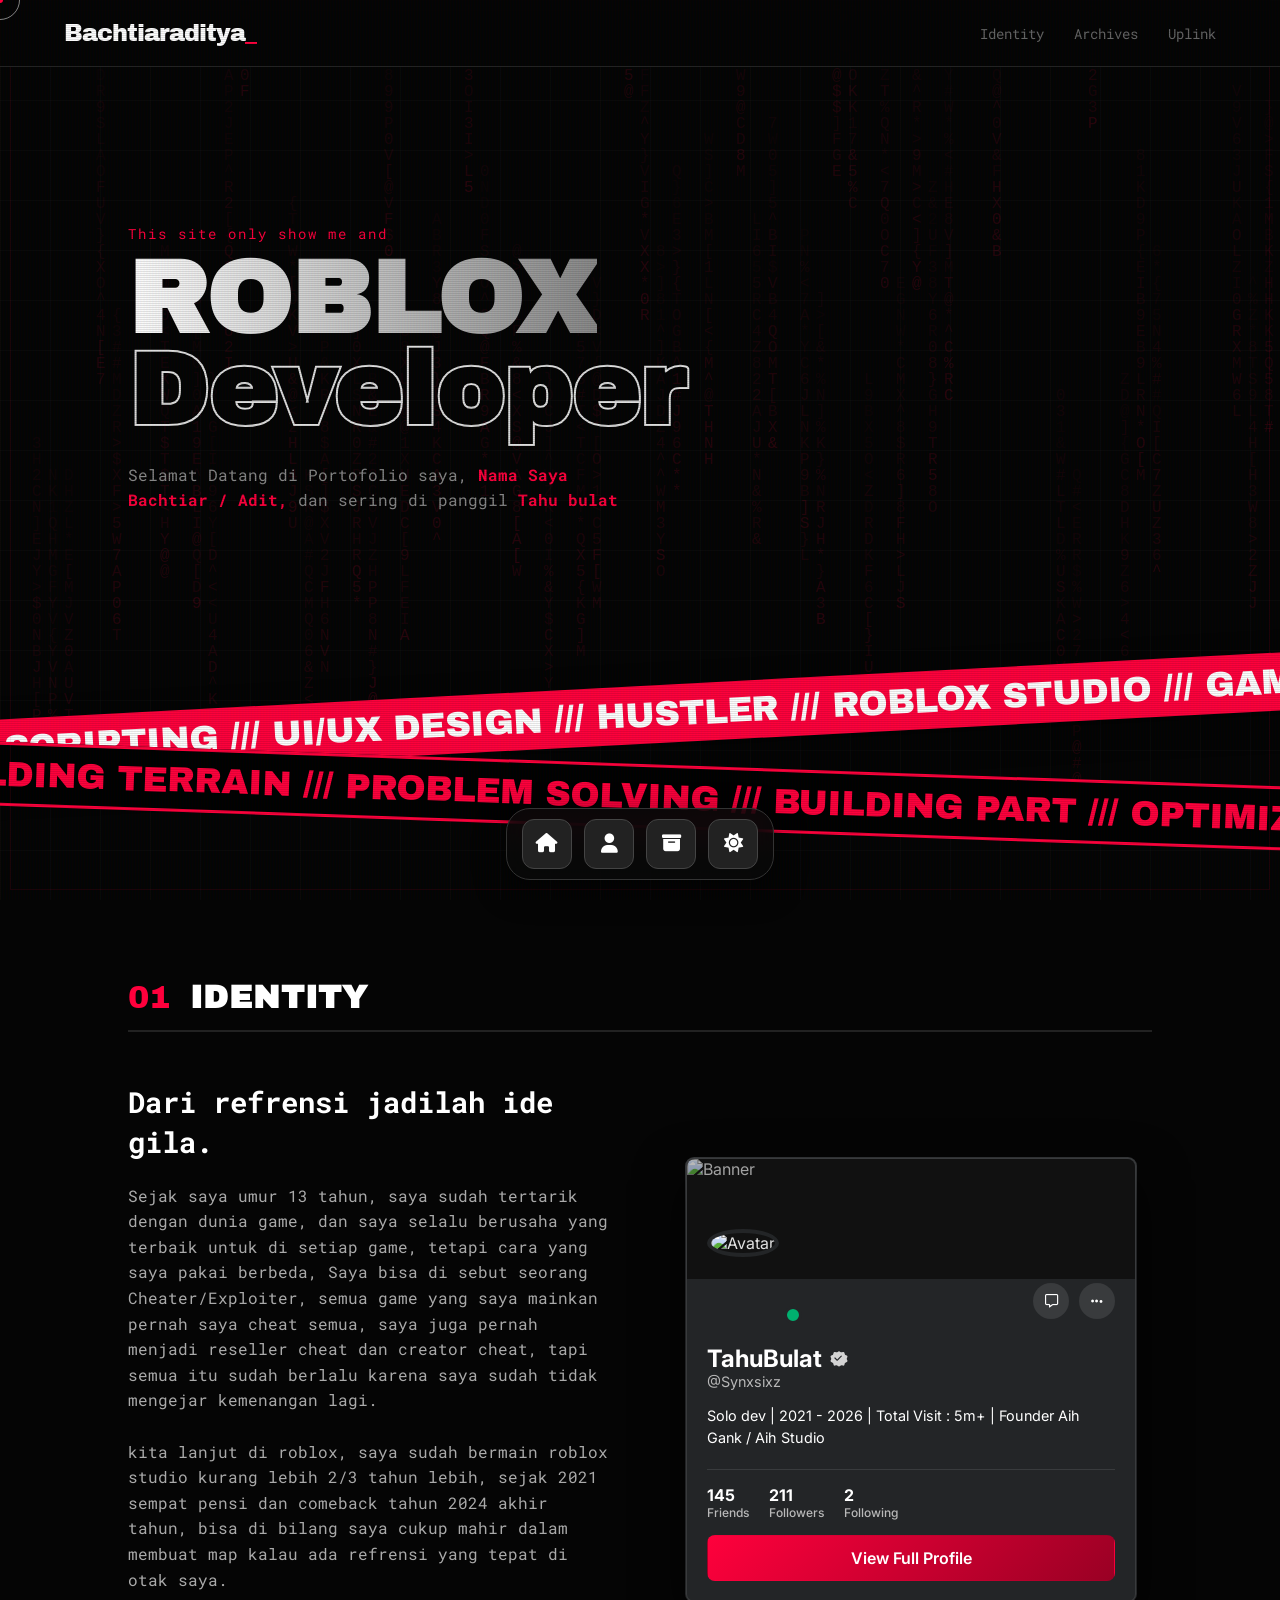
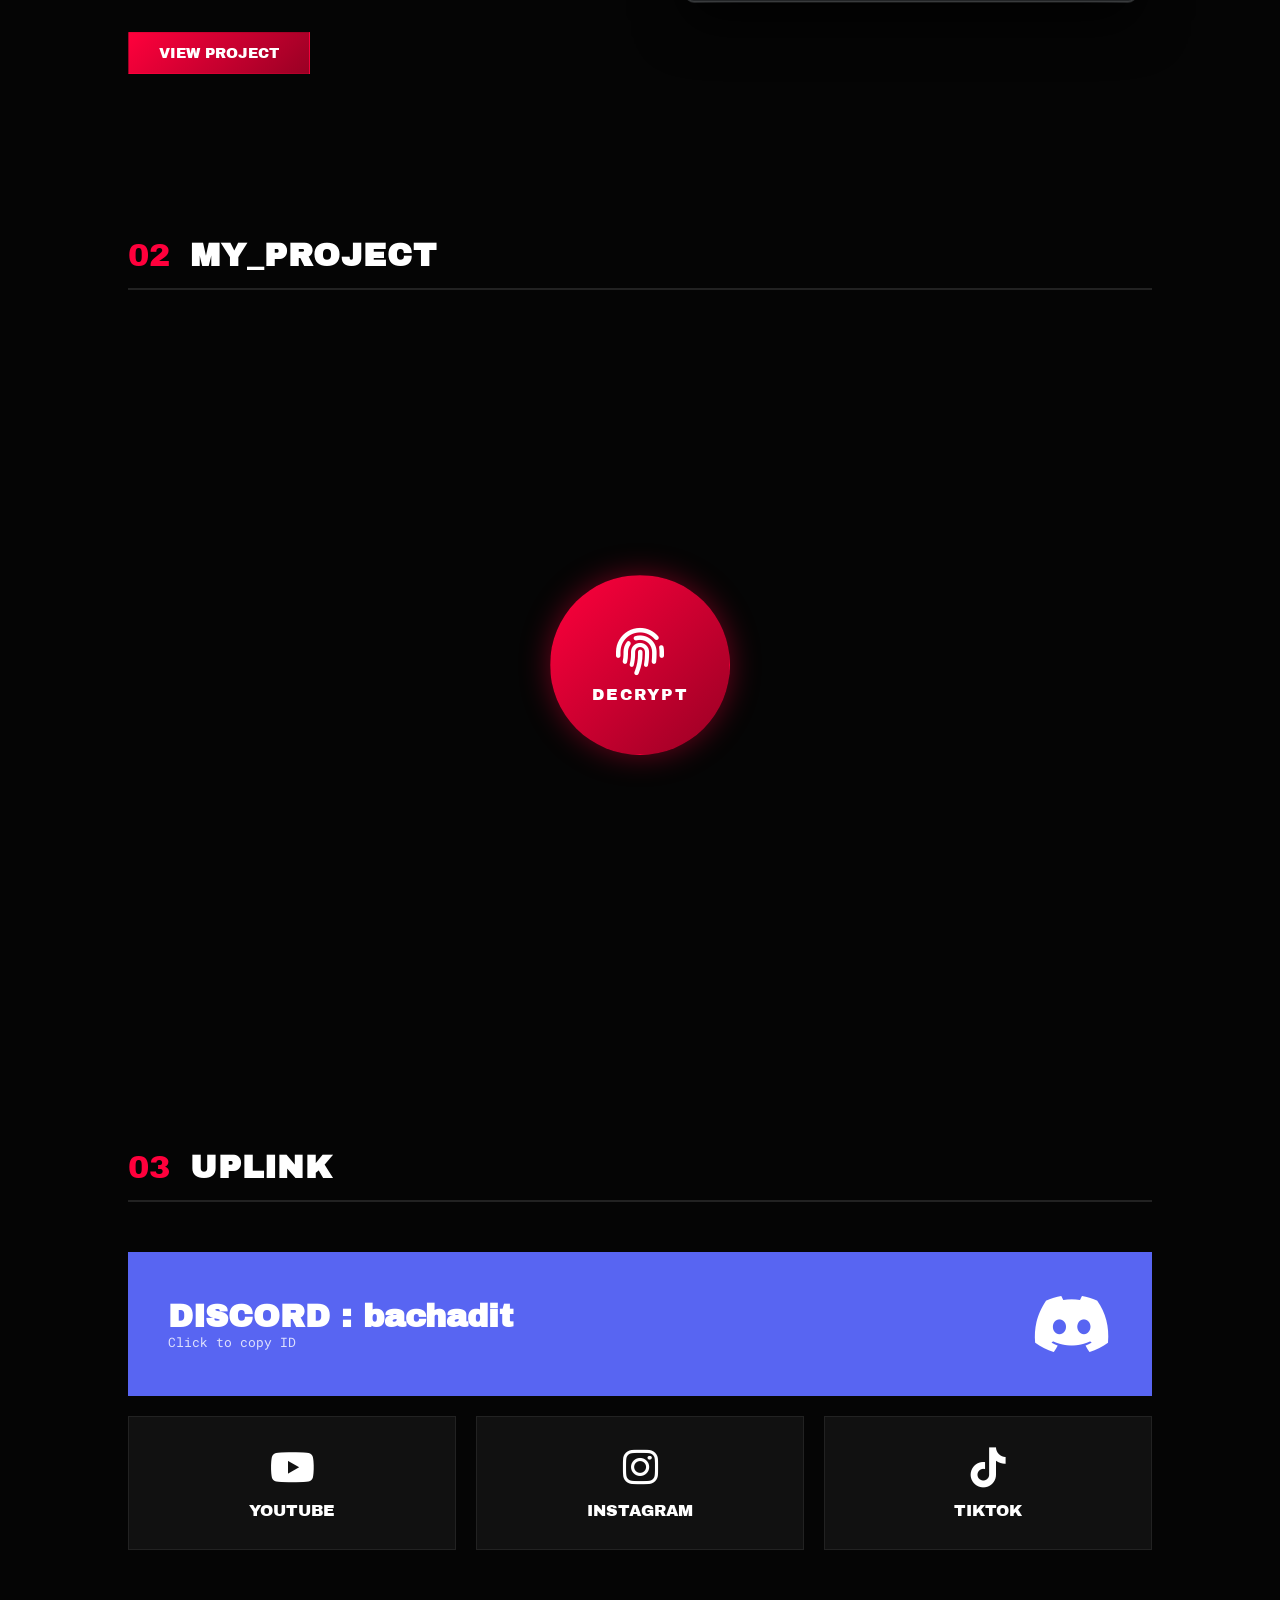
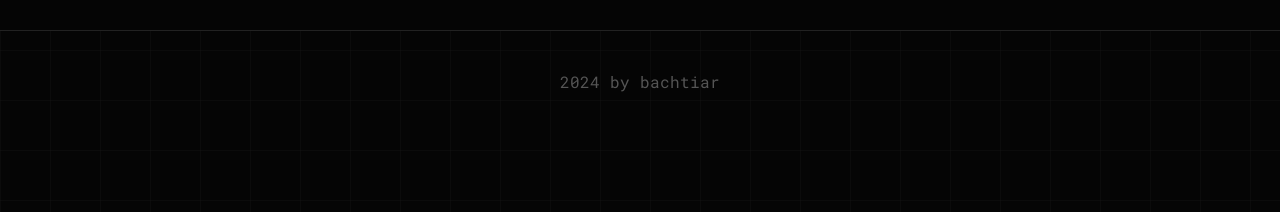
==== index.html @ 67a27cbb "Update index.html" ====
<!DOCTYPE html>
<html lang="id">

<head>
    <meta charset="UTF-8">
    <meta name="viewport" content="width=device-width, initial-scale=1.0">
    <title>PortoBachtiar</title>
    <link rel="preconnect" href="https://fonts.googleapis.com">
    <link rel="preconnect" href="https://fonts.gstatic.com" crossorigin>
    <link rel="preconnect" href="https://cdnjs.cloudflare.com" crossorigin>

    <link
        href="https://fonts.googleapis.com/css2?family=Archivo+Black&family=Roboto+Mono:wght@400;700&family=Inter:wght@400;600;700&display=swap"
        rel="stylesheet" media="print" onload="this.media='all'">
    <noscript>
        <link href="https://fonts.googleapis.com/css2?family=Archivo+Black&family=Roboto+Mono:wght@400;700&family=Inter:wght@400;600;700&display=swap" rel="stylesheet">
    </noscript>

    <link rel="stylesheet" href="https://cdnjs.cloudflare.com/ajax/libs/font-awesome/6.4.0/css/all.min.css"
        media="print" onload="this.media='all'">
    <noscript>
        <link rel="stylesheet" href="https://cdnjs.cloudflare.com/ajax/libs/font-awesome/6.4.0/css/all.min.css">
    </noscript>

    <style>
        :root {
            --bg-color: #050505;
            --bg-grid: #111;
            --primary: #ff003c;
            --primary-dark: #990024;
            --silver: #e0e0e0;
            --silver-dim: #666666;

            --font-head: 'Archivo Black', sans-serif;
            --font-code: 'Roboto Mono', monospace;
            --font-roblox: 'Inter', sans-serif;

            --ease-smooth: cubic-bezier(0.23, 1, 0.32, 1);
            --ease-elastic: cubic-bezier(0.34, 1.56, 0.64, 1);
        }

        /* --- TEMA TERANG (LIGHT MODE) --- */
        body.light-mode {
            --bg-color: #f5f5f7;
            --bg-grid: #e0e0e0;
            --primary: #0066cc;
            --primary-dark: #004c99;
            --silver: #111111;
            --silver-dim: #555555;
            background-image:
                linear-gradient(rgba(0, 0, 0, 0.05) 1px, transparent 1px),
                linear-gradient(90deg, rgba(0, 0, 0, 0.05) 1px, transparent 1px);
        }

        body.light-mode::before {
            border-color: rgba(0, 102, 204, 0.2);
        }

        body.light-mode .hero h1,
        body.light-mode .section-title,
        body.light-mode .about-text h3 {
            color: #111;
        }

        body.light-mode .about-text p {
            color: #444;
        }

        body.light-mode .hero h1 span.outline {
            -webkit-text-stroke: 2px #111;
        }

        body.light-mode nav {
            background: rgba(245, 245, 247, 0.85);
            border-bottom: 1px solid #ddd;
        }

        body.light-mode .logo {
            color: #111;
        }

        body.light-mode .section-header {
            border-bottom: 2px solid #ddd;
        }

        body.light-mode .archive-item {
            background: rgba(255, 255, 255, 0.9);
            border-color: #ccc;
            color: #111;
            box-shadow: 0 5px 15px rgba(0, 0, 0, 0.05);
        }

        body.light-mode .archive-item h4 {
            color: #111;
        }

        body.light-mode .archive-item:hover {
            background: var(--primary);
            color: white;
        }

        body.light-mode .archive-item:hover i {
            color: white;
        }

        body.light-mode .modal-content {
            background: #fff;
            border-color: #ccc;
            box-shadow: 0 20px 50px rgba(0, 0, 0, 0.2);
        }

        body.light-mode .modal-header,
        body.light-mode .modal-footer {
            background: #f0f0f0;
            border-color: #ddd;
            color: #333;
        }

        body.light-mode .modal-title {
            color: #111;
        }

        body.light-mode .social-card {
            background: #fff;
            border-color: #ddd;
            color: #111;
        }

        body.light-mode .social-card:hover {
            border-color: var(--primary);
            background: rgba(0, 102, 204, 0.05);
        }

        body.light-mode .discord-card {
            color: white;
        }

        body.light-mode .gallery-viewport {
            background: #e0e0e0;
        }

        body.light-mode .gradient-text {
            background: linear-gradient(90deg, #111, #555);
            -webkit-background-clip: text;
            -webkit-text-fill-color: transparent;
        }

        * {
            margin: 0;
            padding: 0;
            box-sizing: border-box;
            scroll-behavior: smooth;
        }

        @media (max-width: 768px) {
            * { will-change: auto !important; }

            #matrix-canvas { display: none !important; }

            .crt-overlay { display: none !important; }

            body::before { display: none !important; }

            body {
                background-image: none !important;
                background-color: var(--bg-color);
            }

            .tape-text, .tape-text-reverse {
                animation-duration: 30s;
            }

            .btn-shine::after {
                animation: none !important;
            }

            .archive-container.active .archive-item {
                animation: none !important;
            }

            .border-glow-card::before,
            .border-glow-card::after,
            .border-glow-card > .edge-light {
                display: none !important;
            }
        }

        body {
            background-color: var(--bg-color);
            color: var(--silver);
            font-family: var(--font-code);
            overflow-x: hidden;
            background-image:
                linear-gradient(rgba(20, 20, 20, 0.4) 1px, transparent 1px),
                linear-gradient(90deg, rgba(20, 20, 20, 0.4) 1px, transparent 1px);
            background-size: 50px 50px;
            transition: background-color 0.5s ease, color 0.5s ease;
        }

        body::before {
            content: "";
            position: fixed;
            top: 10px;
            left: 10px;
            right: 10px;
            bottom: 10px;
            border: 1px solid rgba(255, 0, 60, 0.1);
            pointer-events: none;
            z-index: 90;
            transition: border-color 0.5s ease;
        }

        #matrix-canvas {
            position: fixed;
            top: 0;
            left: 0;
            width: 100%;
            height: 100%;
            z-index: -1;
            opacity: 0.15;
            pointer-events: none;
        }

        .crt-overlay {
            position: fixed;
            top: 0;
            left: 0;
            width: 100%;
            height: 100%;
            background: linear-gradient(rgba(18, 16, 16, 0) 50%, rgba(0, 0, 0, 0.1) 50%),
                linear-gradient(90deg, rgba(255, 0, 0, 0.03), rgba(0, 255, 0, 0.01), rgba(0, 0, 255, 0.03));
            background-size: 100% 2px, 3px 100%;
            pointer-events: none;
            z-index: 999;
        }

        .hacker-text {
            display: inline-block;
        }

        .text-primary {
            color: var(--primary);
            transition: color 0.5s ease;
        }

        .btn-shine {
            position: relative;
            overflow: hidden;
            background: linear-gradient(135deg, var(--primary), var(--primary-dark));
            color: white !important;
            border: 1px solid transparent;
            transition: background 0.5s ease;
        }

        .btn-shine::after {
            content: '';
            position: absolute;
            top: 0;
            left: -100%;
            width: 50%;
            height: 100%;
            background: linear-gradient(90deg, transparent, rgba(255, 255, 255, 0.6), transparent);
            transform: skewX(-25deg);
            animation: shineSweep 4s infinite;
        }

        @keyframes shineSweep {
            0% {
                left: -100%;
            }

            20% {
                left: 200%;
            }

            100% {
                left: 200%;
            }
        }

        @media (hover: hover) and (pointer: fine) {
            * {
                cursor: none;
            }

            .cursor-dot {
                width: 6px;
                height: 6px;
                background: var(--primary);
                position: fixed;
                transform: translate(-50%, -50%);
                border-radius: 50%;
                pointer-events: none;
                z-index: 20000;
                transition: background 0.5s ease;
            }

            .cursor-outline {
                width: 40px;
                height: 40px;
                border: 1px solid rgba(255, 255, 255, 0.5);
                position: fixed;
                transform: translate(-50%, -50%);
                border-radius: 50%;
                pointer-events: none;
                z-index: 20000;
                transition: width 0.2s, height 0.2s, background 0.2s, border-color 0.5s ease;
            }

            body.hovering .cursor-outline {
                width: 60px;
                height: 60px;
                border-color: var(--primary);
                background: rgba(255, 0, 60, 0.1);
                mix-blend-mode: difference;
            }

            body.light-mode.hovering .cursor-outline {
                background: rgba(0, 102, 204, 0.2);
            }
        }

        @media (hover: none) {

            .cursor-dot,
            .cursor-outline {
                display: none;
            }
        }

        nav {
            padding: 20px 5%;
            display: flex;
            justify-content: space-between;
            align-items: center;
            position: fixed;
            width: 100%;
            top: 0;
            z-index: 100;
            background: rgba(5, 5, 5, 0.85);
            backdrop-filter: blur(10px);
            border-bottom: 1px solid #222;
            transition: background 0.5s ease, border-color 0.5s ease;
        }

        .logo {
            font-family: var(--font-head);
            font-size: 1.5rem;
            text-decoration: none;
            color: white;
            letter-spacing: -1px;
            transition: color 0.5s ease;
        }

        .menu-toggle {
            display: none;
            color: white;
            font-size: 1.5rem;
            cursor: pointer;
            z-index: 101;
            transition: color 0.5s ease;
        }

        body.light-mode .menu-toggle {
            color: #111;
        }

        .nav-links {
            display: flex;
            gap: 30px;
        }

        .nav-item {
            color: var(--silver-dim);
            text-decoration: none;
            font-size: 0.9rem;
            transition: 0.3s;
        }

        .nav-item:hover {
            color: var(--primary);
        }

        .hero {
            min-height: 100vh;
            display: flex;
            flex-direction: column;
            justify-content: center;
            padding: 0 10%;
            position: relative;
            overflow: hidden;
        }

        .hero-content {
            position: relative;
            z-index: 5;
            margin-top: -15vh;
        }

        .hero h1 {
            font-family: var(--font-head);
            font-size: clamp(3rem, 8vw, 7rem);
            line-height: 0.9;
            margin-bottom: 1.5rem;
            color: white;
            transition: color 0.5s ease;
        }

        .hero h1 span.outline {
            color: transparent;
            -webkit-text-stroke: 2px var(--silver);
            transition: -webkit-text-stroke 0.5s ease;
        }

        .gradient-text {
            background: linear-gradient(90deg, #ffffff, #888888);
            -webkit-background-clip: text;
            -webkit-text-fill-color: transparent;
        }

        .police-tape-container {
            position: absolute;
            bottom: 8%;
            left: -10vw;
            width: 120vw;
            display: flex;
            flex-direction: column;
            gap: 20px;
            z-index: 2;
            pointer-events: none;
        }

        .tape {
            font-family: var(--font-head);
            font-size: 2.2rem;
            padding: 10px 0;
            display: flex;
            white-space: nowrap;
        }

        .tape-1 {
            background: var(--primary);
            color: white;
            transform: rotate(-3deg);
            box-shadow: 0 10px 30px rgba(0, 0, 0, 0.4);
            transition: background 0.5s ease;
        }

        .tape-2 {
            background: #000;
            color: var(--primary);
            border-top: 3px solid var(--primary);
            border-bottom: 3px solid var(--primary);
            transform: rotate(2deg);
            transition: color 0.5s ease, border-color 0.5s ease;
        }

        .tape-text {
            display: inline-block;
            animation: marquee 20s linear infinite;
        }

        .tape-text-reverse {
            display: inline-block;
            animation: marquee-reverse 20s linear infinite;
        }

        @keyframes marquee {
            0% {
                transform: translateX(0);
            }

            100% {
                transform: translateX(-50%);
            }
        }

        @keyframes marquee-reverse {
            0% {
                transform: translateX(-50%);
            }

            100% {
                transform: translateX(0);
            }
        }

        .section-padding {
            padding: 80px 10%;
            position: relative;
            z-index: 10;
            background: var(--bg-color);
            transition: background 0.5s ease;
        }

        .section-header {
            display: flex;
            align-items: center;
            gap: 20px;
            margin-bottom: 50px;
            border-bottom: 2px solid #222;
            padding-bottom: 15px;
        }

        .section-num {
            font-family: var(--font-head);
            font-size: 2rem;
            color: var(--primary);
            transition: color 0.5s ease;
        }

        .section-title {
            font-family: var(--font-head);
            font-size: 2rem;
            color: white;
            letter-spacing: 1px;
            transition: color 0.5s ease;
        }

        .about-grid {
            display: grid;
            grid-template-columns: 1fr 1fr;
            gap: 60px;
            align-items: center;
        }

        .about-text h3 {
            font-size: 1.8rem;
            margin-bottom: 20px;
            color: white;
            line-height: 1.4;
            transition: color 0.5s ease;
        }

        .about-text p {
            font-size: 1rem;
            line-height: 1.6;
            color: #aaa;
            margin-bottom: 20px;
            transition: color 0.5s ease;
        }

        .roblox-id-container {
            perspective: 1000px;
            width: 100%;
            max-width: 450px;
            margin: 0 auto;
        }

        /* --- KARTU ROBLOX DENGAN BORDER GLOW --- */
        .rbx-card-authentic {
            background-color: transparent;
            /* Diatur oleh --card-bg dari border glow */
            border-radius: 8px;
            font-family: var(--font-roblox);
            box-shadow: 0 20px 50px rgba(0, 0, 0, 0.8), 0 0 0 1px #393b3d;
            transform-style: preserve-3d;
            transition: transform 0.1s;
        }

        .border-glow-card {
            --edge-proximity: 0;
            --cursor-angle: 45deg;
            --edge-sensitivity: 40;
            --color-sensitivity: calc(var(--edge-sensitivity) + 20);
            --border-radius: 8px;
            --glow-padding: 30px;
            --cone-spread: 35;

            /* Warna Glow Otomatis Berubah sesuai Tema */
            --glow-color: var(--primary);
            --glow-color-60: color-mix(in srgb, var(--primary) 60%, transparent);
            --glow-color-50: color-mix(in srgb, var(--primary) 50%, transparent);
            --glow-color-40: color-mix(in srgb, var(--primary) 40%, transparent);
            --glow-color-30: color-mix(in srgb, var(--primary) 30%, transparent);
            --glow-color-20: color-mix(in srgb, var(--primary) 20%, transparent);
            --glow-color-10: color-mix(in srgb, var(--primary) 10%, transparent);

            position: relative;
            border-radius: var(--border-radius);
            isolation: isolate;
            transform: translate3d(0, 0, 0.01px);
            border: 1px solid rgba(255, 255, 255, 0.1);
            background: var(--card-bg, #232527);
        }

        .border-glow-card::before,
        .border-glow-card::after,
        .border-glow-card>.edge-light {
            content: "";
            position: absolute;
            inset: 0;
            border-radius: inherit;
            transition: opacity 0.25s ease-out;
            z-index: -1;
        }

        .border-glow-card:not(:hover)::before,
        .border-glow-card:not(:hover)::after,
        .border-glow-card:not(:hover)>.edge-light {
            opacity: 0;
            transition: opacity 0.75s ease-in-out;
        }

        .border-glow-card::before {
            border: 1px solid transparent;
            background: linear-gradient(var(--card-bg) 0 100%) padding-box,
                radial-gradient(at 80% 55%, var(--primary) 0px, transparent 50%) border-box,
                radial-gradient(at 8% 6%, var(--primary-dark) 0px, transparent 50%) border-box;
            opacity: calc((var(--edge-proximity) - var(--color-sensitivity)) / (100 - var(--color-sensitivity)));
            -webkit-mask-image: conic-gradient(from var(--cursor-angle) at center, black calc(var(--cone-spread) * 1%), transparent calc((var(--cone-spread) + 15) * 1%), transparent calc((100 - var(--cone-spread) - 15) * 1%), black calc((100 - var(--cone-spread)) * 1%));
            mask-image: conic-gradient(from var(--cursor-angle) at center, black calc(var(--cone-spread) * 1%), transparent calc((var(--cone-spread) + 15) * 1%), transparent calc((100 - var(--cone-spread) - 15) * 1%), black calc((100 - var(--cone-spread)) * 1%));
        }

        .border-glow-card>.edge-light {
            inset: calc(var(--glow-padding) * -1);
            pointer-events: none;
            z-index: 1;
            -webkit-mask-image: conic-gradient(from var(--cursor-angle) at center, black 2.5%, transparent 10%, transparent 90%, black 97.5%);
            mask-image: conic-gradient(from var(--cursor-angle) at center, black 2.5%, transparent 10%, transparent 90%, black 97.5%);
            opacity: calc((var(--edge-proximity) - var(--edge-sensitivity)) / (100 - var(--edge-sensitivity)));
            mix-blend-mode: plus-lighter;
        }

        .border-glow-card>.edge-light::before {
            content: "";
            position: absolute;
            inset: var(--glow-padding);
            border-radius: inherit;
            box-shadow:
                inset 0 0 0 1px var(--glow-color), inset 0 0 3px 0 var(--glow-color-50), inset 0 0 15px 0 var(--glow-color-30), inset 0 0 50px 2px var(--glow-color-10),
                0 0 3px 0 var(--glow-color-50), 0 0 15px 0 var(--glow-color-30), 0 0 50px 2px var(--glow-color-10);
        }

        /* Bagian dalam ID profil agar tidak meluber */
        .border-glow-inner {
            position: relative;
            z-index: 1;
            width: 100%;
            height: 100%;
            display: flex;
            flex-direction: column;
            background: transparent;
            border-radius: inherit;
            overflow: hidden;
        }

        .rbx-banner {
            height: 120px;
            background: #111;
            position: relative;
            overflow: hidden;
        }

        .rbx-banner-img {
            width: 100%;
            height: 100%;
            object-fit: cover;
            opacity: 0.7;
            transition: 0.3s;
        }

        .rbx-card-authentic:hover .rbx-banner-img {
            opacity: 1;
        }

        .rbx-avatar-section {
            padding: 0 20px;
            position: relative;
            display: flex;
            justify-content: space-between;
            align-items: flex-end;
            margin-top: -50px;
        }

        .rbx-avatar-wrapper {
            position: relative;
            width: 100px;
            height: 100px;
        }

        .rbx-avatar {
            width: 100%;
            height: 100%;
            border-radius: 50%;
            border: 4px solid #232527;
            background: #111;
            object-fit: cover;
        }

        .rbx-online-dot {
            position: absolute;
            bottom: 5px;
            right: 5px;
            width: 18px;
            height: 18px;
            background-color: #00b06f;
            border-radius: 50%;
            border: 3px solid #232527;
        }

        .rbx-actions {
            display: flex;
            gap: 10px;
            margin-bottom: 10px;
        }

        .rbx-btn-circle {
            width: 36px;
            height: 36px;
            border-radius: 50%;
            background: #393b3d;
            border: none;
            color: white;
            display: flex;
            justify-content: center;
            align-items: center;
            cursor: pointer;
            transition: 0.2s;
        }

        .rbx-btn-circle:hover {
            background: #4f5459;
        }

        .rbx-info-section {
            padding: 15px 20px;
        }

        .rbx-display-name {
            font-size: 1.5rem;
            font-weight: 700;
            color: white;
            display: flex;
            align-items: center;
            gap: 8px;
        }

        .rbx-verified-icon {
            width: 18px;
            height: 18px;
            fill: #ffffff;
            opacity: 0.8;
        }

        .rbx-username {
            font-size: 0.9rem;
            color: #b8b8b8;
            margin-bottom: 15px;
        }

        .rbx-bio {
            font-size: 0.9rem;
            color: white;
            line-height: 1.5;
            margin-bottom: 20px;
        }

        .rbx-stats {
            display: flex;
            gap: 20px;
            border-top: 1px solid #393b3d;
            padding-top: 15px;
        }

        .rbx-stat {
            display: flex;
            flex-direction: column;
        }

        .rbx-stat-num {
            font-size: 1rem;
            font-weight: 700;
            color: white;
        }

        .rbx-stat-text {
            font-size: 0.75rem;
            color: #b8b8b8;
            font-weight: 500;
        }

        .btn-view-profile {
            display: block;
            width: calc(100% - 40px);
            margin: 0 20px 20px;
            padding: 12px;
            text-align: center;
            font-family: var(--font-roblox);
            font-weight: 600;
            border-radius: 8px;
            text-decoration: none;
            transition: 0.3s;
        }

        /* --- ARCHIVE SECTION --- */
        .archive-container {
            position: relative;
            min-height: 650px;
            display: flex;
            justify-content: center;
            align-items: center;
            overflow: visible;
        }

        .bomb-trigger {
            width: 180px;
            height: 180px;
            border-radius: 50%;
            display: flex;
            flex-direction: column;
            justify-content: center;
            align-items: center;
            cursor: pointer;
            z-index: 10;
            transition: transform 0.4s var(--ease-smooth), opacity 0.4s;
            box-shadow: 0 0 30px rgba(255, 0, 60, 0.4);
            font-family: var(--font-head);
        }

        .bomb-trigger:hover {
            transform: scale(1.1);
            box-shadow: 0 0 50px rgba(255, 0, 60, 0.8);
        }

        body.light-mode .bomb-trigger {
            box-shadow: 0 0 30px rgba(0, 102, 204, 0.4);
        }

        body.light-mode .bomb-trigger:hover {
            box-shadow: 0 0 50px rgba(0, 102, 204, 0.8);
        }

        .bomb-trigger i {
            font-size: 3rem;
            margin-bottom: 10px;
        }

        .archive-item {
            position: absolute;
            width: 130px;
            height: 130px;
            background: rgba(15, 15, 15, 0.9);
            border: 1px solid var(--primary);
            border-radius: 15px;
            display: flex;
            flex-direction: column;
            justify-content: center;
            align-items: center;
            text-align: center;
            padding: 15px;
            color: white;
            --tx: 0px;
            --ty: 0px;
            opacity: 0;
            transform: translate(var(--tx), var(--ty)) scale(0) rotate(-180deg);
            pointer-events: none;
            z-index: 5;
            transition: transform 0.8s var(--ease-elastic), opacity 0.6s ease, background 0.3s, box-shadow 0.3s, border-color 0.5s ease;
            box-shadow: inset 0 0 15px rgba(255, 0, 60, 0.1);
        }

        .archive-item:hover {
            background: var(--primary);
            color: black;
            z-index: 20;
            cursor: pointer;
            box-shadow: 0 10px 40px rgba(255, 0, 60, 0.6);
        }

        .archive-item i {
            font-size: 2rem;
            margin-bottom: 10px;
            color: var(--primary);
            transition: 0.3s;
        }

        .archive-item:hover i {
            color: black;
        }

        .archive-item h4 {
            font-family: var(--font-head);
            font-size: 0.85rem;
            line-height: 1.2;
        }

        .archive-container.active .bomb-trigger {
            transform: scale(0);
            opacity: 0;
            pointer-events: none;
        }

        .archive-container.active .archive-item {
            opacity: 1;
            pointer-events: all;
            transform: translate(var(--tx), var(--ty)) scale(1) rotate(0deg);
            animation: floatItem 4s ease-in-out infinite alternate;
        }

        .archive-container.active .archive-item:hover {
            transform: translate(var(--tx), var(--ty)) scale(1.1) rotate(0deg);
        }

        @keyframes floatItem {
            0% {
                margin-top: 0px;
            }

            100% {
                margin-top: -15px;
            }
        }

        .reset-bomb {
            position: absolute;
            bottom: 0;
            left: 50%;
            transform: translateX(-50%) translateY(30px);
            background: transparent;
            border: 1px solid var(--silver-dim);
            color: var(--silver);
            padding: 10px 30px;
            font-family: var(--font-head);
            cursor: pointer;
            opacity: 0;
            pointer-events: none;
            transition: 0.5s var(--ease-smooth);
            z-index: 10;
        }

        .archive-container.active .reset-bomb {
            opacity: 1;
            pointer-events: all;
            transform: translateX(-50%) translateY(0);
        }

        .reset-bomb:hover {
            border-color: var(--primary);
            color: var(--primary);
        }

        .modal-overlay {
            position: fixed;
            top: 0;
            left: 0;
            width: 100%;
            height: 100%;
            background: rgba(0, 0, 0, 0.9);
            backdrop-filter: blur(8px);
            z-index: 10000;
            display: flex;
            justify-content: center;
            align-items: center;
            opacity: 0;
            pointer-events: none;
            transition: 0.4s;
        }

        .modal-overlay.open {
            opacity: 1;
            pointer-events: all;
        }

        .modal-content {
            width: 90%;
            max-width: 1000px;
            height: 80vh;
            background: #0a0a0a;
            border: 1px solid var(--primary);
            display: grid;
            grid-template-rows: 60px 1fr 80px;
            opacity: 0;
            transform: scale(0.8) translateY(50px);
            filter: blur(10px);
            box-shadow: 0 0 50px rgba(255, 0, 60, 0.1);
            transition: background 0.5s ease;
        }

        .modal-overlay.open .modal-content {
            animation: cyberPop 0.6s var(--ease-elastic) forwards;
        }

        @keyframes cyberPop {
            to {
                opacity: 1;
                transform: scale(1) translateY(0);
                filter: blur(0);
            }
        }

        .modal-header,
        .modal-footer {
            background: #000;
            padding: 0 30px;
            display: flex;
            align-items: center;
            justify-content: space-between;
            border-bottom: 1px solid #222;
        }

        .modal-footer {
            border-top: 1px solid #222;
            border-bottom: none;
            color: #888;
        }

        .modal-title {
            font-family: var(--font-head);
            font-size: 1.5rem;
            color: white;
        }

        .modal-close {
            color: #666;
            font-size: 1.5rem;
            cursor: pointer;
            transition: 0.3s;
        }

        .modal-close:hover {
            color: var(--primary);
            transform: rotate(90deg);
        }

        .gallery-viewport {
            position: relative;
            overflow: hidden;
            background: #111;
            height: 100%;
            transition: background 0.5s ease;
        }

        .gallery-track {
            display: flex;
            height: 100%;
            transition: transform 0.5s var(--ease-smooth);
        }

        .gallery-slide {
            min-width: 100%;
            height: 100%;
            display: flex;
            justify-content: center;
            align-items: center;
        }

        .gallery-img {
            max-width: 90%;
            max-height: 90%;
            object-fit: contain;
            border: 1px solid #333;
            box-shadow: 0 20px 50px rgba(0, 0, 0, 0.8);
        }

        .slider-btn {
            position: absolute;
            top: 50%;
            transform: translateY(-50%);
            width: 50px;
            height: 50px;
            background: rgba(0, 0, 0, 0.7);
            color: white;
            border: 1px solid #333;
            border-radius: 50%;
            display: flex;
            justify-content: center;
            align-items: center;
            cursor: pointer;
            transition: 0.3s;
        }

        .slider-btn:hover {
            background: var(--primary);
            border-color: var(--primary);
            transform: translateY(-50%) scale(1.1);
            box-shadow: 0 0 20px rgba(255, 0, 60, 0.5);
        }

        .prev-btn {
            left: 20px;
        }

        .next-btn {
            right: 20px;
        }

        .social-grid {
            display: grid;
            grid-template-columns: repeat(3, 1fr);
            gap: 20px;
        }

        .social-card {
            background: #111;
            border: 1px solid #222;
            padding: 30px;
            display: flex;
            flex-direction: column;
            align-items: center;
            gap: 15px;
            color: white;
            text-decoration: none;
            transition: 0.3s;
            cursor: pointer;
        }

        .social-card:hover {
            transform: translateY(-5px);
            border-color: var(--primary);
            background: rgba(255, 0, 60, 0.05);
        }

        .social-card i {
            font-size: 2.5rem;
        }

        .social-card span {
            font-family: var(--font-head);
        }

        .discord-card {
            background: #5865F2;
            border: none;
            grid-column: span 3;
            flex-direction: row;
            justify-content: space-between;
            padding: 40px;
            position: relative;
            overflow: hidden;
        }

        .discord-card:hover {
            background: #4752C4;
            border-color: transparent;
        }

        .discord-card i {
            font-size: 4rem;
        }

        .copy-feedback {
            position: absolute;
            top: 15px;
            right: 15px;
            background: #fff;
            color: #5865F2;
            padding: 5px 10px;
            font-size: 0.8rem;
            font-family: var(--font-head);
            border-radius: 4px;
            opacity: 0;
            transition: opacity 0.3s ease;
            pointer-events: none;
            font-weight: bold;
        }

        footer {
            text-align: center;
            padding: 40px;
            border-top: 1px solid #222;
            color: #555;
            padding-bottom: 120px;
        }

        /* --- STYLES UNTUK MAC OS DOCK --- */
        .dock-container {
            position: fixed;
            bottom: 20px;
            left: 50%;
            transform: translateX(-50%);
            z-index: 9999;
            display: flex;
            justify-content: center;
        }

        .dock-panel {
            display: flex;
            align-items: flex-end;
            gap: 12px;
            background: rgba(10, 10, 10, 0.7);
            backdrop-filter: blur(15px);
            border: 1px solid #333;
            padding: 10px 15px;
            border-radius: 24px;
            box-shadow: 0 10px 30px rgba(0, 0, 0, 0.5);
            transition: background 0.5s ease, border-color 0.5s ease;
        }

        body.light-mode .dock-panel {
            background: rgba(255, 255, 255, 0.7);
            border-color: #ddd;
            box-shadow: 0 10px 30px rgba(0, 0, 0, 0.1);
        }

        .dock-item {
            position: relative;
            width: 50px;
            height: 50px;
            background: #222;
            border: 1px solid #444;
            border-radius: 12px;
            display: flex;
            justify-content: center;
            align-items: center;
            color: white;
            font-size: 1.2rem;
            text-decoration: none;
            cursor: pointer;
            transform-origin: bottom;
            transition: transform 0.2s, background 0.3s, border-color 0.3s, box-shadow 0.3s;
        }

        body.light-mode .dock-item {
            background: #fff;
            border-color: #ddd;
            color: #333;
        }

        .dock-item:hover {
            background: var(--primary);
            color: white;
            transform: translateY(-5px);
            border-color: transparent;
            box-shadow: 0 10px 20px rgba(0, 0, 0, 0.3);
        }

        body.light-mode .dock-item:hover {
            box-shadow: 0 10px 20px rgba(0, 102, 204, 0.4);
        }

        .dock-item::after {
            content: attr(data-label);
            position: absolute;
            top: -45px;
            left: 50%;
            transform: translateX(-50%) translateY(10px);
            background: #111;
            color: white;
            padding: 6px 12px;
            font-size: 0.75rem;
            font-family: var(--font-roblox);
            font-weight: bold;
            border-radius: 8px;
            border: 1px solid #333;
            opacity: 0;
            pointer-events: none;
            transition: all 0.2s cubic-bezier(0.23, 1, 0.32, 1);
            white-space: nowrap;
            box-shadow: 0 5px 10px rgba(0, 0, 0, 0.3);
        }

        body.light-mode .dock-item::after {
            background: #fff;
            color: #111;
            border-color: #ccc;
            box-shadow: 0 5px 10px rgba(0, 0, 0, 0.1);
        }

        .dock-item:hover::after {
            opacity: 1;
            transform: translateX(-50%) translateY(0);
        }

        @media (max-width: 768px) {
            .hero h1 {
                font-size: 3.5rem;
            }

            .hero-content {
                margin-top: 0;
            }

            .police-tape-container {
                bottom: 5%;
                left: -20vw;
                width: 140vw;
            }

            .tape {
                font-size: 1.5rem;
                padding: 8px 0;
            }

            .about-grid {
                grid-template-columns: 1fr;
            }

            .roblox-id-container {
                perspective: none;
            }

            .rbx-card-authentic {
                transform: none !important;
            }

            .archive-container {
                min-height: auto;
                display: flex;
                flex-direction: column;
                align-items: center;
                padding: 20px 0;
            }

            .bomb-trigger {
                margin: 0 auto 40px;
                width: 150px;
                height: 150px;
            }

            .archive-container.active {
                display: grid;
                grid-template-columns: 1fr 1fr;
                gap: 15px;
                width: 100%;
            }

            .archive-container.active .archive-item {
                position: relative !important;
                width: 100% !important;
                height: 120px !important;
                transform: scale(1) rotate(0deg) !important;
                opacity: 1 !important;
                pointer-events: all;
                animation: popMobile 0.5s var(--ease-elastic) forwards;
            }

            .archive-container.active .archive-item:hover {
                transform: scale(1.05) rotate(0deg) !important;
            }

            .archive-container.active .bomb-trigger {
                display: none;
            }

            .reset-bomb {
                position: relative !important;
                left: auto !important;
                bottom: auto !important;
                transform: none !important;
                width: 100% !important;
                grid-column: span 2;
                margin-top: 15px !important;
            }

            @keyframes popMobile {
                0% {
                    opacity: 0;
                    transform: scale(0.5);
                }

                100% {
                    opacity: 1;
                    transform: scale(1);
                }
            }

            .social-grid {
                grid-template-columns: 1fr;
            }

            .discord-card {
                grid-column: span 1;
                flex-direction: column;
                text-align: center;
            }
            .menu-toggle {
                display: block;
            }

            nav {
                padding: 15px 5%;
                justify-content: space-between;
            }

            .nav-links {
                position: absolute;
                top: 100%;
                left: 0;
                width: 100%;
                background: rgba(5, 5, 5, 0.95);
                backdrop-filter: blur(10px);
                flex-direction: column;
                align-items: center;
                gap: 20px;
                padding: 30px 0;
                border-bottom: 1px solid #222;
                transform: translateY(-200%);
                opacity: 0;
                pointer-events: none;
                transition: transform 0.4s ease, opacity 0.4s ease, background 0.5s ease;
            }

            body.light-mode .nav-links {
                background: rgba(245, 245, 247, 0.95);
                border-bottom: 1px solid #ddd;
            }

            .nav-links.active {
                transform: translateY(0);
                opacity: 1;
                pointer-events: auto;
            }

            .section-padding {
                padding: 40px 5%;
            }

            .dock-panel {
                padding: 8px 10px;
                gap: 8px;
            }

            .dock-item {
                width: 40px;
                height: 40px;
                font-size: 1rem;
            }
        }
    </style>
</head>

<body class="custom-cursor-area">

    <canvas id="matrix-canvas"></canvas>

    <div class="crt-overlay"></div>
    <div class="cursor-dot"></div>
    <div class="cursor-outline"></div>

    <nav>
        <a href="#" class="logo" data-hover>Bachtiaraditya<span class="text-primary">_</span></a>
        
        <div class="menu-toggle" id="mobile-menu-toggle" data-hover>
            <i class="fas fa-bars"></i>
        </div>

        <div class="nav-links" id="nav-links">
            <a href="#about" class="nav-item mobile-nav-link" data-hover>Identity</a>
            <a href="#projects" class="nav-item mobile-nav-link" data-hover>Archives</a>
            <a href="#uplink" class="nav-item mobile-nav-link" data-hover>Uplink</a>
        </div>
    </nav>

    <section class="hero" id="home">
        <div class="hero-content">
            <div class="hacker-text text-primary" style="margin-bottom: 10px; font-size: 0.9rem; letter-spacing: 2px;">
                This site only show me and</div>
            <h1>
                <span class="gradient-text">ROBLOX</span> <br>
                <span class="outline">Developer</span>
            </h1>
            <div style="max-width: 500px; color: #888; line-height: 1.6; margin-bottom: 30px;">
                Selamat Datang di Portofolio saya, <span class="text-primary" style="font-weight:bold">Nama Saya
                    Bachtiar / Adit, </span>dan sering di panggil <span class="text-primary"
                    style="font-weight:bold">Tahu bulat</span>
            </div>
        </div>

        <div class="police-tape-container">
            <div class="tape tape-1">
                <div class="tape-text">
                    <span>/// LUA SCRIPTING /// UI/UX DESIGN /// HUSTLER /// ROBLOX STUDIO /// GAME MECHANICS /// LUA
                        SCRIPTING /// UI/UX DESIGN /// HUSTLER /// ROBLOX STUDIO /// GAME MECHANICS </span>
                </div>
            </div>
            <div class="tape tape-2">
                <div class="tape-text-reverse">
                    <span>/// BUILDING TERRAIN /// PROBLEM SOLVING /// BUILDING PART /// OPTIMIZATION /// BUILDING
                        TERRAIN /// PROBLEM SOLVING /// BUILDING PART /// OPTIMIZATION </span>
                </div>
            </div>
        </div>
    </section>

    <section id="about" class="section-padding">
        <div class="section-header">
            <span class="section-num">01</span>
            <h2 class="section-title hacker-text" data-value="IDENTITY">IDENTITY</h2>
        </div>

        <div class="about-grid">
            <div class="about-text">
                <h3>Dari refrensi jadilah ide gila.</h3>
                <p>Sejak saya umur 13 tahun, saya sudah tertarik dengan dunia game, dan saya selalu berusaha yang
                    terbaik untuk di setiap game, tetapi cara yang saya pakai berbeda, Saya bisa di sebut seorang
                    Cheater/Exploiter, semua game yang saya mainkan pernah saya cheat semua, saya juga pernah menjadi
                    reseller cheat dan creator cheat, tapi semua itu sudah berlalu karena saya sudah tidak mengejar
                    kemenangan lagi. <br><br> kita lanjut di roblox, saya sudah bermain roblox studio kurang lebih 2/3
                    tahun lebih, sejak 2021 sempat pensi dan comeback tahun 2024 akhir tahun, bisa di bilang saya cukup
                    mahir dalam membuat map kalau ada refrensi yang tepat di otak saya.</p>
                <a href="#projects" class="btn-shine"
                    style="display:inline-block; padding: 12px 30px; text-decoration: none; font-family: var(--font-head); font-size: 0.9rem; margin-top: 20px;"
                    data-hover>VIEW PROJECT</a>
            </div>

            <div class="roblox-id-container">
                <div class="rbx-card-authentic border-glow-card" id="tilt-card" style="--card-bg: #232527;">
                    <span class="edge-light"></span>

                    <div class="border-glow-inner">
                        <div class="rbx-banner">
                            <img src="https://tr.rbxcdn.com/180DAY-31fd945893bed23773b60d3ea8c2e5fe/1440/456/Image/Png/noFilter"
                                alt="Banner" class="rbx-banner-img" loading="lazy">
                        </div>

                        <div class="rbx-avatar-section">
                            <div class="rbx-avatar-wrapper">
                                <img src="https://tr.rbxcdn.com/30DAY-AvatarHeadshot-A9C907725D4796C61A65CFC47D4149DB-Png/150/150/AvatarHeadshot/Webp/noFilter"
                                    alt="Avatar" class="rbx-avatar" loading="lazy">
                                <div class="rbx-online-dot"></div>
                            </div>
                            <div class="rbx-actions">
                                <button class="rbx-btn-circle" title="Message" data-hover><i
                                        class="fa-regular fa-message"></i></button>
                                <button class="rbx-btn-circle" title="More" data-hover><i
                                        class="fa-solid fa-ellipsis"></i></button>
                            </div>
                        </div>

                        <div class="rbx-info-section">
                            <div class="rbx-display-name">
                                TahuBulat
                                <svg class="rbx-verified-icon" viewBox="0 0 24 24">
                                    <path
                                        d="M11.233 1.841a1.5 1.5 0 0 1 1.534 0l1.696 1a1.5 1.5 0 0 0 1.058.196l1.93-.418a1.5 1.5 0 0 1 1.764 1.107l.542 1.898a1.5 1.5 0 0 0 .807.973l1.785.836a1.5 1.5 0 0 1 .808 1.921l-.736 1.832a1.5 1.5 0 0 0 0 1.074l.736 1.832a1.5 1.5 0 0 1-.808 1.921l-1.785.836a1.5 1.5 0 0 0-.807.973l-.542 1.898a1.5 1.5 0 0 1-1.764 1.107l-1.93-.418a1.5 1.5 0 0 0-1.058.196l-1.696 1a1.5 1.5 0 0 1-1.534 0l-1.696-1a1.5 1.5 0 0 0-1.058-.196l-1.93.418a1.5 1.5 0 0 1-1.764-1.107l-.542-1.898a1.5 1.5 0 0 0-.807-.973l-1.785-.836a1.5 1.5 0 0 1-.808-1.921l.736-1.832a1.5 1.5 0 0 0 0-1.074l-.736-1.832a1.5 1.5 0 0 1 .808-1.921l1.785-.836a1.5 1.5 0 0 0 .807-.973l.542-1.898a1.5 1.5 0 0 1 1.764-1.107l1.93.418a1.5 1.5 0 0 0 1.058-.196l1.696-1Zm-1.127 12.33 5.484-5.485a.75.75 0 1 0-1.06-1.061l-4.954 4.954-2.454-2.454a.75.75 0 1 0-1.06 1.06l2.984 2.985a.75.75 0 0 0 1.06 0Z">
                                    </path>
                                </svg>
                            </div>
                            <div class="rbx-username">@Synxsixz</div>
                            <div class="rbx-bio">Solo dev | 2021 - 2026 | Total Visit : 5m+ |
                                Founder Aih Gank / Aih Studio
                            </div>

                            <div class="rbx-stats">
                                <div class="rbx-stat"><span class="rbx-stat-num">145</span><span
                                        class="rbx-stat-text">Friends</span></div>
                                <div class="rbx-stat"><span class="rbx-stat-num">211</span><span
                                        class="rbx-stat-text">Followers</span></div>
                                <div class="rbx-stat"><span class="rbx-stat-num">2</span><span
                                        class="rbx-stat-text">Following</span></div>
                            </div>
                        </div>

                        <a href="https://www.roblox.com/id/users/2052284827/profile" target="_blank"
                            class="btn-shine btn-view-profile" data-hover>View Full Profile</a>
                    </div>
                </div>
            </div>
        </div>
    </section>

    <section id="projects" class="section-padding">
        <div class="section-header">
            <span class="section-num">02</span>
            <h2 class="section-title hacker-text" data-value="ARCHIVE_VAULT">MY_PROJECT</h2>
        </div>

        <div class="archive-container" id="archive-zone">

            <div class="bomb-trigger btn-shine" id="bomb-btn" data-hover>
                <i class="fa-solid fa-fingerprint"></i>
                <span style="letter-spacing: 2px;">DECRYPT</span>
            </div>

            <div class="archive-item" data-hover data-title="FIRST_COLLAB"
                data-desc="Design Collab pertama saya yang saya buat dan langsung di setujui"
                data-images='["https://i.ibb.co.com/Txp4g25G/Screenshot-2026-03-20-124802.png", "https://i.ibb.co.com/bR1TYywN/Screenshot-2026-03-24-192447.png"]'>
                <i class="fa-solid fa-map-location-dot"></i>
                <h4>FIRST_COLLAB</h4>
            </div>

            <div class="archive-item" data-hover data-title="GUI / UI UX"
                data-desc="Saya tidak jago di gui, dan saya masih belajar sampai sekarang"
                data-images='["https://i.ibb.co.com/20sVHxDv/Screenshot-2026-03-30-151603.png", "https://i.ibb.co.com/C3Qp0YVd/Screenshot-2026-03-30-151858.png", "https://i.ibb.co.com/27VMmnk3/Screenshot-2026-03-30-152407.png", "https://i.ibb.co.com/HTNgm1MG/Screenshot-2026-03-30-151923.png"]'>
                <i class="fa-solid fa-layer-group"></i>
                <h4>GUI / UI UX</h4>
            </div>

            <div class="archive-item" data-hover data-title="BUILD"
                data-desc="ini adalah build saya yang ada di map mie ayam sidoarjo ( fun fact, build itu terdiri dari 82% free model yang masing2 model terpisah )"
                data-images='["https://i.ibb.co.com/WptDggSF/Screenshot-2026-03-30-151036.png", "https://i.ibb.co.com/XfJ5pG1p/Screenshot-2026-03-30-151049.png"]'>
                <i class="fa-solid fa-cube"></i>
                <h4>BUILD</h4>
            </div>

            <div class="archive-item" data-hover data-title="MY WORK"
                data-desc="Beberapa Map dari 2021-2026 ( ada yang sudah terjual )"
                data-images='["https://i.ibb.co.com/twpByKDb/Screenshot-2026-03-30-155356.png", "https://i.ibb.co.com/WpVxXBQ8/Screenshot-2026-03-30-155229.png", "https://i.ibb.co.com/LX1v9SFg/Screenshot-2026-03-30-155257.png", "https://i.ibb.co.com/B5GW20JS/Screenshot-2026-03-30-155213.png", "https://i.ibb.co.com/8p5BH7Q/Screenshot-2026-03-30-155149.png"]'>
                <i class="fa-solid fa-gamepad"></i>
                <h4>MY WORK</h4>
            </div>

            <div class="archive-item" data-hover data-title="GALLERY" data-desc="Random Gallery dari karya karya saya"
                data-images='["https://i.ibb.co.com/GQBzFtbB/Screenshot-2026-03-30-161750.png", "https://i.ibb.co.com/PZd7HV7C/Screenshot-2026-03-30-161640.png", "https://i.ibb.co.com/cKmz5fzD/Screenshot-2026-02-13-174825.png", "https://i.ibb.co.com/KpJwf1yJ/Screenshot-2026-02-15-070445.png", "https://i.ibb.co.com/HvBfvsF/Screenshot-2026-02-14-205657.png", "https://i.ibb.co.com/0VrKsg8q/Screenshot-2026-02-14-115745.png", "https://i.ibb.co.com/4ZZ0Bh3f/Screenshot-2026-02-14-115756.png", "https://i.ibb.co.com/4w3PRpjc/Screenshot-2026-02-14-115826.png", "https://i.ibb.co.com/5h7SVxgJ/Screenshot-2026-02-13-172440.png", "https://i.ibb.co.com/nswFPQDr/Screenshot-2026-02-13-171549.png", "https://i.ibb.co.com/YBMcrSgQ/Screenshot-2026-02-16-063438.png", "https://i.ibb.co.com/rGm9Rrcy/Screenshot-2026-03-08-123308.png", "https://i.ibb.co.com/9k4WzR3H/Screenshot-2026-01-12-172237.png", "https://i.ibb.co.com/HDr35CDX/Screenshot-2025-12-28-180527.png", "https://i.ibb.co.com/Y79P08vt/Screenshot-2026-01-30-175806.png"]'>
                <i class="fa-solid fa-wand-magic-sparkles"></i>
                <h4>GALLERY</h4>
            </div>

            <div class="archive-item" data-hover data-title="NPCMANAGER"
                data-desc="Saya memiliki kebiasaan unik dalam pengembangan Debugging. Saya selalu mengintegrasikan sistem print-tracking dan error-code logging yang detail di setiap modul penting. "
                data-images='["https://i.ibb.co.com/8gv3gHKs/Screenshot-2026-03-30-153254.png",  "https://i.ibb.co.com/chY2ryJ9/Screenshot-2026-03-30-153830.png"]'>
                <i class="fa-solid fa-code"></i>
                <h4>NPC_MANAGER</h4>
            </div>

            <div class="reset-bomb" id="reset-btn" data-hover>
                <i class="fa-solid fa-lock"></i> LOCK ARCHIVES
            </div>
        </div>
    </section>

    <div class="modal-overlay" id="project-modal">
        <div class="modal-content">
            <div class="modal-header">
                <div class="modal-title hacker-text" id="modal-title" data-value="TITLE">TITLE</div>
                <div class="modal-close" id="modal-close"><i class="fa-solid fa-xmark"></i></div>
            </div>
            <div class="gallery-viewport">
                <div class="gallery-track" id="gallery-track"></div>
                <div class="slider-btn prev-btn" id="prev-slide"><i class="fa-solid fa-chevron-left"></i></div>
                <div class="slider-btn next-btn" id="next-slide"><i class="fa-solid fa-chevron-right"></i></div>
            </div>
            <div class="modal-footer">
                <div id="modal-desc">Description goes here...</div>
            </div>
        </div>
    </div>

    <section id="uplink" class="section-padding">
        <div class="section-header">
            <span class="section-num">03</span>
            <h2 class="section-title hacker-text" data-value="UPLINK">UPLINK</h2>
        </div>

        <div class="social-grid">
            <div class="social-card discord-card" id="discord-btn" data-discord="bachadit" data-hover>
                <div>
                    <h3 style="font-family: var(--font-head); font-size: 2rem;">DISCORD : bachadit</h3>
                    <p style="opacity: 0.8; font-family: var(--font-code); font-size: 0.8rem;">Click to copy ID</p>
                    <div class="copy-feedback" id="copy-msg">COPIED TO CLIPBOARD!</div>
                </div>
                <i class="fa-brands fa-discord"></i>
            </div>

            <a href="https://www.youtube.com/@bachtiaradit" target="_blank" class="social-card" data-hover>
                <i class="fa-brands fa-youtube"></i> <span>YOUTUBE</span>
            </a>

            <a href="https://www.instagram.com/bachtiaraditya_?igsh=NmgzNTlqZWNxczFo" target="_blank"
                class="social-card" data-hover>
                <i class="fa-brands fa-instagram"></i> <span>INSTAGRAM</span>
            </a>

            <a href="https://www.tiktok.com/@bachtiaradit_" target="_blank" class="social-card" data-hover>
                <i class="fa-brands fa-tiktok"></i> <span>TIKTOK</span>
            </a>
        </div>
    </section>

    <footer>
        <p>2024 by bachtiar</p>
    </footer>

    <div class="dock-container">
        <div class="dock-panel" id="mac-dock">
            <a href="#home" class="dock-item" data-label="Home" data-hover>
                <i class="fa-solid fa-house"></i>
            </a>
            <a href="#about" class="dock-item" data-label="Identity" data-hover>
                <i class="fa-solid fa-user"></i>
            </a>
            <a href="#projects" class="dock-item" data-label="Archives" data-hover>
                <i class="fa-solid fa-box-archive"></i>
            </a>
            <div class="dock-item" id="theme-toggle" data-label="Light Mode" data-hover>
                <i class="fa-solid fa-sun" id="theme-icon"></i>
            </div>
        </div>
    </div>

    <script>
        // --- MATRIX CANVAS (desktop only) ---
        const isMobile = window.innerWidth < 768;
        const canvas = document.getElementById('matrix-canvas');

        if (!isMobile) {
            const ctx = canvas.getContext('2d');
            canvas.width = window.innerWidth; canvas.height = window.innerHeight;
            const alphabet = 'ABCDEFGHIJKLMNOPQRSTUVWXYZ0123456789@#$%^&*<>[]{}';
            const fontSize = 16; const columns = canvas.width / fontSize;
            const rainDrops = []; for (let x = 0; x < columns; x++) rainDrops[x] = 1;

            const drawMatrix = () => {
                const isLight = document.body.classList.contains('light-mode');
                ctx.fillStyle = isLight ? 'rgba(240, 240, 240, 0.05)' : 'rgba(5, 5, 5, 0.05)';
                ctx.fillRect(0, 0, canvas.width, canvas.height);
                ctx.fillStyle = isLight ? '#0066cc' : '#ff003c';
                ctx.font = fontSize + 'px monospace';
                for (let i = 0; i < rainDrops.length; i++) {
                    const text = alphabet.charAt(Math.floor(Math.random() * alphabet.length));
                    ctx.globalAlpha = Math.random() * 0.5 + 0.5;
                    ctx.fillText(text, i * fontSize, rainDrops[i] * fontSize);
                    ctx.globalAlpha = 1.0;
                    if (rainDrops[i] * fontSize > canvas.height && Math.random() > 0.975) rainDrops[i] = 0;
                    rainDrops[i]++;
                }
            };
            setInterval(drawMatrix, 35);
            window.addEventListener('resize', () => { canvas.width = window.innerWidth; canvas.height = window.innerHeight; });
        }

        // --- MOBILE MENU TOGGLE ---
        const menuToggle = document.getElementById('mobile-menu-toggle');
        const navLinks = document.getElementById('nav-links');
        const mobileNavLinks = document.querySelectorAll('.mobile-nav-link');

        if (menuToggle) {
            menuToggle.addEventListener('click', () => {
                navLinks.classList.toggle('active');
            });
        }
        mobileNavLinks.forEach(link => {
            link.addEventListener('click', () => {
                if (navLinks.classList.contains('active')) {
                    navLinks.classList.remove('active');
                }
            });
        });

        // --- HACKER TEXT EFFECT ---
        const letters = "ABCDEFGHIJKLMNOPQRSTUVWXYZ1234567890";
        document.querySelectorAll('.hacker-text').forEach(item => {
            item.addEventListener('mouseover', event => {
                let iterations = 0;
                const originalText = event.target.dataset.value || event.target.innerText;
                const interval = setInterval(() => {
                    event.target.innerText = originalText.split("").map((l, i) => {
                        if (i < iterations) return originalText[i];
                        return letters[Math.floor(Math.random() * letters.length)];
                    }).join("");
                    if (iterations >= originalText.length) clearInterval(interval);
                    iterations += 1 / 2;
                }, 30);
            });
        });

        // --- CUSTOM CURSOR & 3D TILT CARD ---
        const cursorDot = document.querySelector('.cursor-dot');
        const cursorOutline = document.querySelector('.cursor-outline');
        const tiltCard = document.getElementById('tilt-card');
        const tiltContainer = document.querySelector('.roblox-id-container');

        if (window.matchMedia("(pointer: fine)").matches) {
            window.addEventListener('mousemove', (e) => {
                const posX = e.clientX; const posY = e.clientY;
                cursorDot.style.left = `${posX}px`; cursorDot.style.top = `${posY}px`;
                cursorOutline.animate({ left: `${posX}px`, top: `${posY}px` }, { duration: 400, fill: "forwards" });
            });

            if (tiltContainer && tiltCard) {
                tiltContainer.addEventListener('mousemove', (e) => {
                    const rect = tiltContainer.getBoundingClientRect();
                    const x = e.clientX - rect.left; const y = e.clientY - rect.top;
                    const centerX = rect.width / 2; const centerY = rect.height / 2;
                    const rotateX = ((y - centerY) / centerY) * -12;
                    const rotateY = ((x - centerX) / centerX) * 12;
                    tiltCard.style.transform = `rotateX(${rotateX}deg) rotateY(${rotateY}deg)`;
                });
                tiltContainer.addEventListener('mouseleave', () => {
                    tiltCard.style.transform = `rotateX(0) rotateY(0)`;
                });
            }
        }

        document.querySelectorAll('[data-hover]').forEach(el => {
            el.addEventListener('mouseenter', () => document.body.classList.add('hovering'));
            el.addEventListener('mouseleave', () => document.body.classList.remove('hovering'));
        });

        // --- DISCORD COPY BUTTON ---
        const discordBtn = document.getElementById('discord-btn');
        const copyMsg = document.getElementById('copy-msg');
        discordBtn.addEventListener('click', () => {
            navigator.clipboard.writeText(discordBtn.getAttribute('data-discord')).then(() => {
                copyMsg.style.opacity = '1';
                setTimeout(() => { copyMsg.style.opacity = '0'; }, 2000);
            });
        });

        // --- ARCHIVE BOMB LOGIC ---
        const bombBtn = document.getElementById('bomb-btn');
        const archiveZone = document.getElementById('archive-zone');
        const archiveItems = document.querySelectorAll('.archive-item');
        const resetBtn = document.getElementById('reset-btn');

        bombBtn.addEventListener('click', () => {
            archiveZone.classList.add('active');
            if (window.innerWidth > 768) {
                const radius = 240;
                const total = archiveItems.length;
                archiveItems.forEach((item, index) => {
                    const angle = (index / total) * Math.PI * 2;
                    const x = Math.cos(angle) * radius;
                    const y = Math.sin(angle) * radius;
                    item.style.setProperty('--tx', `${x}px`);
                    item.style.setProperty('--ty', `${y}px`);
                    item.style.transitionDelay = `${index * 0.05}s`;
                });
            }
        });

        resetBtn.addEventListener('click', () => {
            archiveZone.classList.remove('active');
            archiveItems.forEach((item) => {
                item.style.setProperty('--tx', `0px`);
                item.style.setProperty('--ty', `0px`);
                item.style.transitionDelay = '0s';
            });
        });

        // --- MODAL GALLERY LOGIC ---
        const modal = document.getElementById('project-modal');
        const modalTitle = document.getElementById('modal-title');
        const modalDesc = document.getElementById('modal-desc');
        const galleryTrack = document.getElementById('gallery-track');
        const openButtons = document.querySelectorAll('.archive-item');
        const closeBtn = document.getElementById('modal-close');
        const nextBtn = document.getElementById('next-slide');
        const prevBtn = document.getElementById('prev-slide');

        let currentSlide = 0; let totalSlides = 0;

        openButtons.forEach(btn => {
            btn.addEventListener('click', (e) => {
                e.preventDefault();
                const title = btn.getAttribute('data-title');
                const images = JSON.parse(btn.getAttribute('data-images'));

                modalTitle.textContent = title;
                modalTitle.setAttribute('data-value', title);
                modalDesc.textContent = btn.getAttribute('data-desc');

                galleryTrack.innerHTML = '';
                currentSlide = 0; totalSlides = images.length;
                images.forEach(src => {
                    const slide = document.createElement('div');
                    slide.className = 'gallery-slide';
                    slide.innerHTML = `<img src="${src}" class="gallery-img">`;
                    galleryTrack.appendChild(slide);
                });
                updateGallery();
                modal.classList.add('open');
            });
        });

        closeBtn.addEventListener('click', () => modal.classList.remove('open'));
        nextBtn.addEventListener('click', () => { currentSlide = (currentSlide + 1) % totalSlides; updateGallery(); });
        prevBtn.addEventListener('click', () => { currentSlide = (currentSlide - 1 + totalSlides) % totalSlides; updateGallery(); });
        function updateGallery() { galleryTrack.style.transform = `translateX(-${currentSlide * 100}%)`; }

        // --- EFEK MAGNIFICATION MAC OS DOCK (SMOOTH 60FPS) ---
        const dockItemsObj = document.querySelectorAll('.dock-item');
        const dockPanel = document.getElementById('mac-dock');
        const maxScale = 1.5;
        const maxDist = 120;

        if (window.innerWidth > 768) {
            dockPanel.addEventListener('mousemove', (e) => {
                requestAnimationFrame(() => {
                    dockItemsObj.forEach(item => {
                        item.style.transition = '';

                        const rect = item.getBoundingClientRect();
                        const centerX = rect.left + rect.width / 2;
                        const dist = Math.abs(e.clientX - centerX);

                        if (dist < maxDist) {
                            const scale = 1 + (maxScale - 1) * (1 - dist / maxDist);
                            item.style.width = `${50 * scale}px`;
                            item.style.height = `${50 * scale}px`;
                            item.style.margin = `0 ${5 * scale}px`;
                            item.style.fontSize = `${1.2 * (scale - 0.2)}rem`;
                        } else {
                            resetDockItem(item);
                        }
                    });
                });
            });

            dockPanel.addEventListener('mouseleave', () => {
                requestAnimationFrame(() => {
                    dockItemsObj.forEach(item => {
                        item.style.transition = 'width 0.25s ease-out, height 0.25s ease-out, margin 0.25s ease-out, font-size 0.25s ease-out';
                        resetDockItem(item);
                    });
                });
            });

            function resetDockItem(item) {
                item.style.width = '50px';
                item.style.height = '50px';
                item.style.margin = '0px';
                item.style.fontSize = '1.2rem';
            }
        }

        // --- FITUR LIGHT / DARK MODE TOGGLE ---
        const themeToggle = document.getElementById('theme-toggle');
        const themeIcon = document.getElementById('theme-icon');

        themeToggle.addEventListener('click', () => {
            document.body.classList.toggle('light-mode');

            if (document.body.classList.contains('light-mode')) {
                themeIcon.classList.replace('fa-sun', 'fa-moon');
                themeToggle.setAttribute('data-label', 'Dark Mode');
            } else {
                themeIcon.classList.replace('fa-moon', 'fa-sun');
                themeToggle.setAttribute('data-label', 'Light Mode');
            }
        });

        // --- LOGIKA MOUSE TRACKING UNTUK BORDER GLOW ---
        const glowCards = document.querySelectorAll('.border-glow-card');

        glowCards.forEach(card => {
            card.addEventListener('mousemove', (e) => {
                requestAnimationFrame(() => {
                    const rect = card.getBoundingClientRect();
                    const x = e.clientX - rect.left;
                    const y = e.clientY - rect.top;

                    const cx = rect.width / 2;
                    const cy = rect.height / 2;

                    const dx = x - cx;
                    const dy = y - cy;

                    let kx = Infinity;
                    let ky = Infinity;
                    if (dx !== 0) kx = cx / Math.abs(dx);
                    if (dy !== 0) ky = cy / Math.abs(dy);
                    const edge = Math.min(Math.max(1 / Math.min(kx, ky), 0), 1);

                    let degrees = 0;
                    if (dx !== 0 || dy !== 0) {
                        const radians = Math.atan2(dy, dx);
                        degrees = radians * (180 / Math.PI) + 90;
                        if (degrees < 0) degrees += 360;
                    }

                    // Update CSS Variables secara real-time
                    card.style.setProperty('--edge-proximity', (edge * 100).toFixed(3));
                    card.style.setProperty('--cursor-angle', `${degrees.toFixed(3)}deg`);
                });
            });

            card.addEventListener('mouseleave', () => {
                requestAnimationFrame(() => {
                    card.style.setProperty('--edge-proximity', '0');
                });
            });
        });

    </script>
</body>

</html>
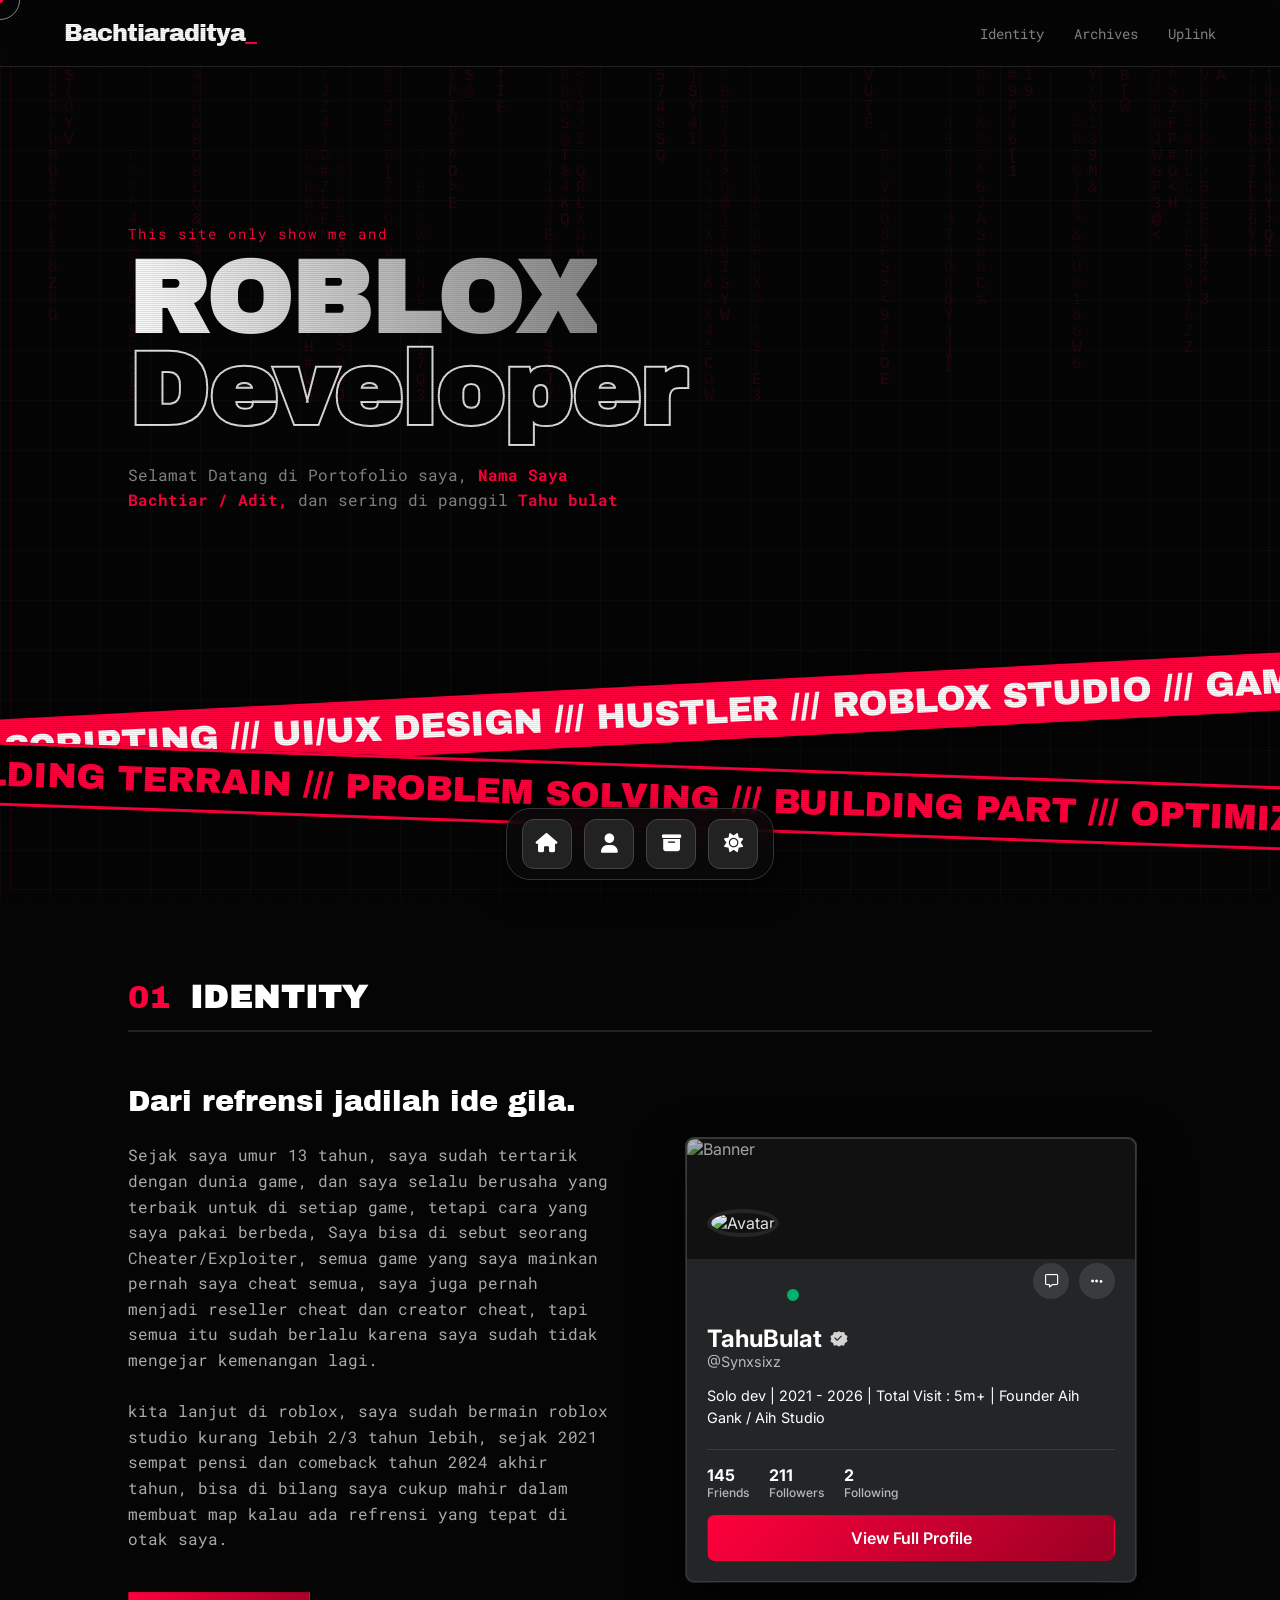
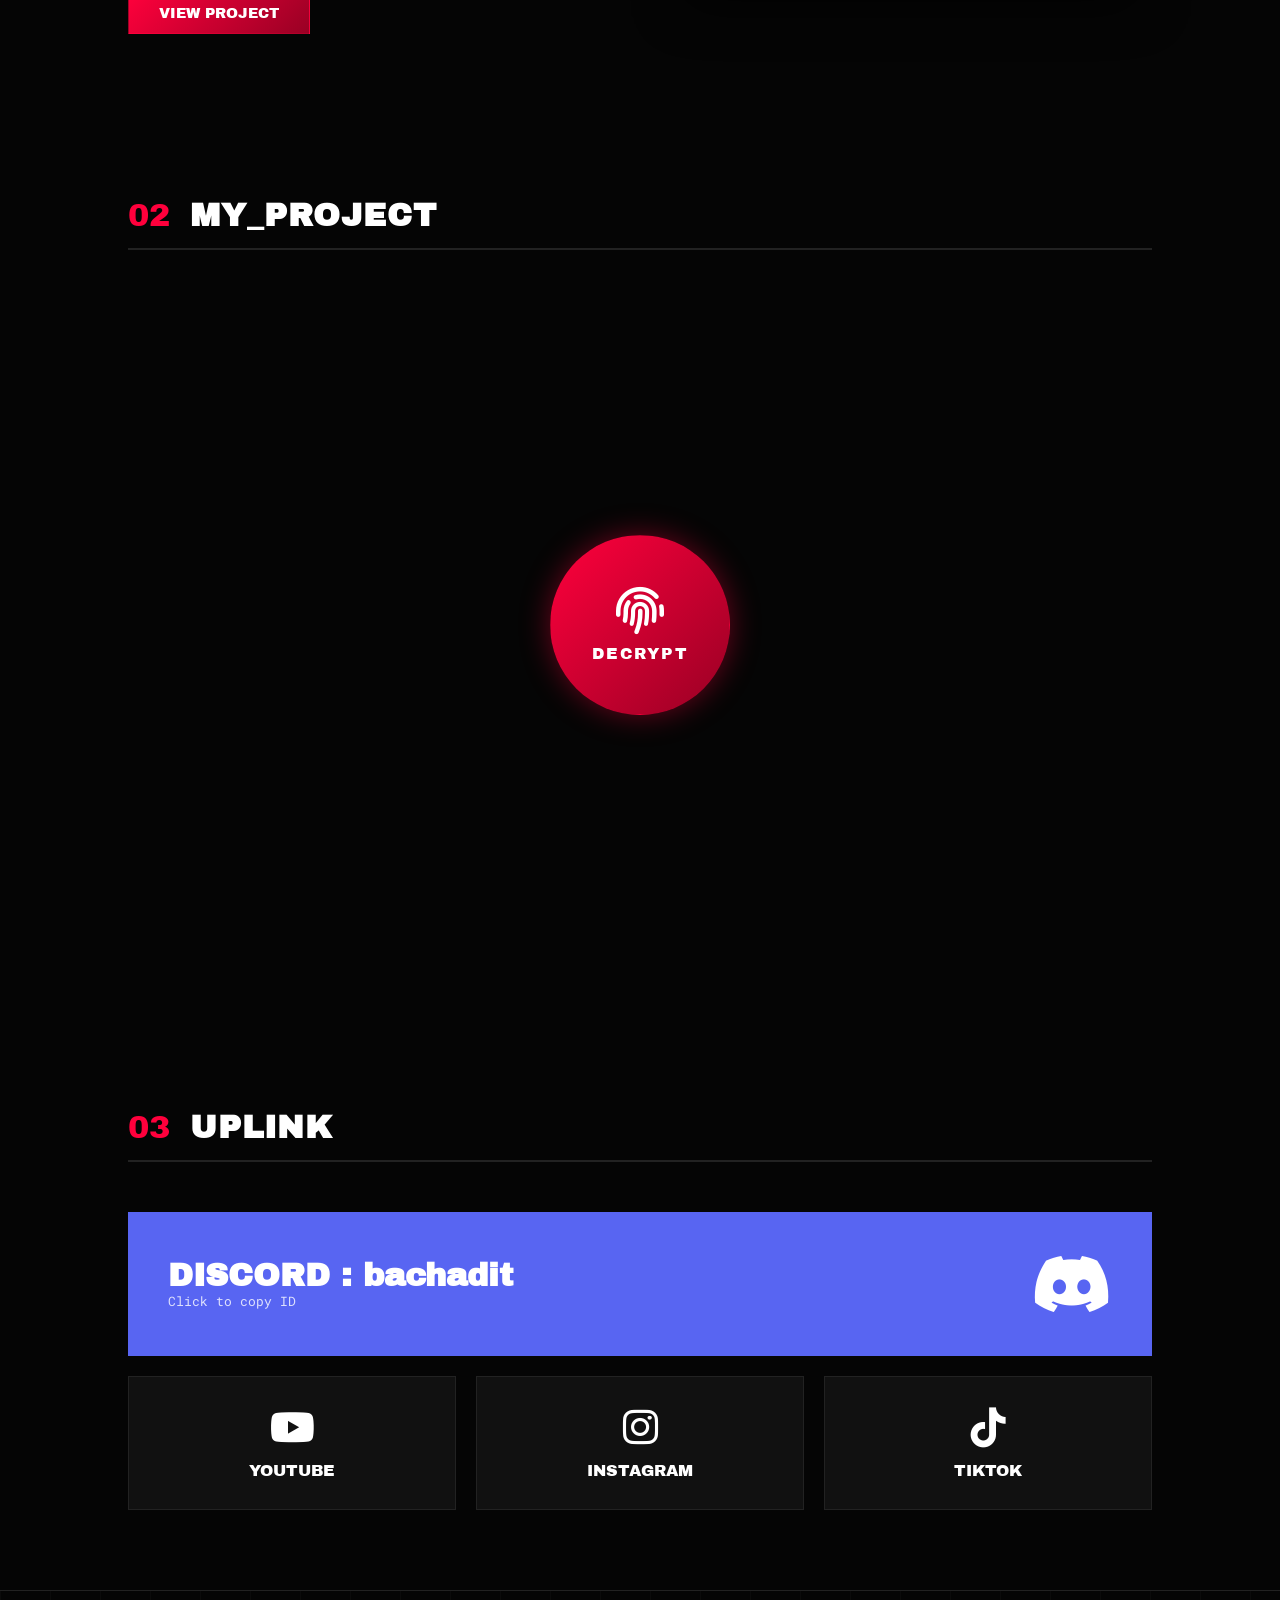
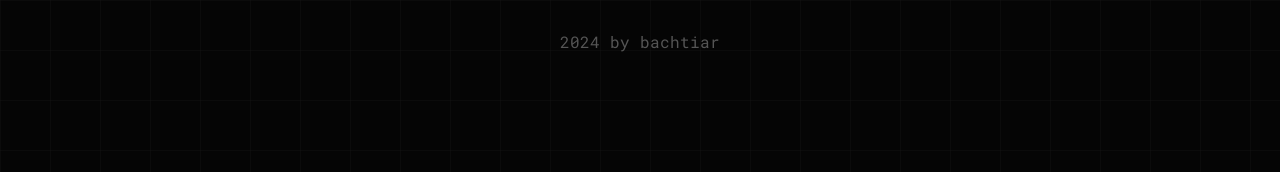
==== commit 4b77b3b7: "Update index.html" ====
--- a/index.html
+++ b/index.html
@@ -13,7 +13,9 @@
         href="https://fonts.googleapis.com/css2?family=Archivo+Black&family=Roboto+Mono:wght@400;700&family=Inter:wght@400;600;700&display=swap"
         rel="stylesheet" media="print" onload="this.media='all'">
     <noscript>
-        <link href="https://fonts.googleapis.com/css2?family=Archivo+Black&family=Roboto+Mono:wght@400;700&family=Inter:wght@400;600;700&display=swap" rel="stylesheet">
+        <link
+            href="https://fonts.googleapis.com/css2?family=Archivo+Black&family=Roboto+Mono:wght@400;700&family=Inter:wght@400;600;700&display=swap"
+            rel="stylesheet">
     </noscript>
 
     <link rel="stylesheet" href="https://cdnjs.cloudflare.com/ajax/libs/font-awesome/6.4.0/css/all.min.css"
@@ -29,7 +31,7 @@
             --primary: #ff003c;
             --primary-dark: #990024;
             --silver: #e0e0e0;
-            --silver-dim: #666666;
+            --silver-dim: #888888;
 
             --font-head: 'Archivo Black', sans-serif;
             --font-code: 'Roboto Mono', monospace;
@@ -58,7 +60,8 @@
 
         body.light-mode .hero h1,
         body.light-mode .section-title,
-        body.light-mode .about-text h3 {
+        body.light-mode .about-text h3,
+        body.light-mode .about-text .about-subtitle {
             color: #111;
         }
 
@@ -153,20 +156,29 @@
         }
 
         @media (max-width: 768px) {
-            * { will-change: auto !important; }
-
-            #matrix-canvas { display: none !important; }
-
-            .crt-overlay { display: none !important; }
-
-            body::before { display: none !important; }
+            * {
+                will-change: auto !important;
+            }
+
+            #matrix-canvas {
+                display: none !important;
+            }
+
+            .crt-overlay {
+                display: none !important;
+            }
+
+            body::before {
+                display: none !important;
+            }
 
             body {
                 background-image: none !important;
                 background-color: var(--bg-color);
             }
 
-            .tape-text, .tape-text-reverse {
+            .tape-text,
+            .tape-text-reverse {
                 animation-duration: 30s;
             }
 
@@ -180,7 +192,7 @@
 
             .border-glow-card::before,
             .border-glow-card::after,
-            .border-glow-card > .edge-light {
+            .border-glow-card>.edge-light {
                 display: none !important;
             }
         }
@@ -359,6 +371,10 @@
             cursor: pointer;
             z-index: 101;
             transition: color 0.5s ease;
+            background: none;
+            border: none;
+            padding: 0;
+            line-height: 1;
         }
 
         body.light-mode .menu-toggle {
@@ -524,11 +540,13 @@
             align-items: center;
         }
 
-        .about-text h3 {
+        .about-text h3,
+        .about-text .about-subtitle {
             font-size: 1.8rem;
             margin-bottom: 20px;
             color: white;
             line-height: 1.4;
+            font-family: var(--font-head);
             transition: color 0.5s ease;
         }
 
@@ -1364,6 +1382,7 @@
                 flex-direction: column;
                 text-align: center;
             }
+
             .menu-toggle {
                 display: block;
             }
@@ -1428,24 +1447,26 @@
     <div class="cursor-dot"></div>
     <div class="cursor-outline"></div>
 
-    <nav>
-        <a href="#" class="logo" data-hover>Bachtiaraditya<span class="text-primary">_</span></a>
-        
-        <div class="menu-toggle" id="mobile-menu-toggle" data-hover>
-            <i class="fas fa-bars"></i>
-        </div>
-
-        <div class="nav-links" id="nav-links">
-            <a href="#about" class="nav-item mobile-nav-link" data-hover>Identity</a>
-            <a href="#projects" class="nav-item mobile-nav-link" data-hover>Archives</a>
-            <a href="#uplink" class="nav-item mobile-nav-link" data-hover>Uplink</a>
+    <nav aria-label="Navigasi utama">
+        <a href="#home" class="logo" data-hover aria-label="Bachtiaraditya - ke halaman utama">Bachtiaraditya<span class="text-primary" aria-hidden="true">_</span></a>
+
+        <button class="menu-toggle" id="mobile-menu-toggle" data-hover aria-label="Buka menu navigasi" aria-expanded="false" aria-controls="nav-links">
+            <i class="fas fa-bars" aria-hidden="true"></i>
+        </button>
+
+        <div class="nav-links" id="nav-links" role="menu">
+            <a href="#about" class="nav-item mobile-nav-link" data-hover role="menuitem">Identity</a>
+            <a href="#projects" class="nav-item mobile-nav-link" data-hover role="menuitem">Archives</a>
+            <a href="#uplink" class="nav-item mobile-nav-link" data-hover role="menuitem">Uplink</a>
         </div>
     </nav>
 
+    <main id="main-content">
+
     <section class="hero" id="home">
         <div class="hero-content">
-            <div class="hacker-text text-primary" style="margin-bottom: 10px; font-size: 0.9rem; letter-spacing: 2px;">
-                This site only show me and</div>
+            <p class="hacker-text text-primary" style="margin-bottom: 10px; font-size: 0.9rem; letter-spacing: 2px;">
+                This site only show me and</p>
             <h1>
                 <span class="gradient-text">ROBLOX</span> <br>
                 <span class="outline">Developer</span>
@@ -1481,7 +1502,7 @@
 
         <div class="about-grid">
             <div class="about-text">
-                <h3>Dari refrensi jadilah ide gila.</h3>
+                <p class="about-subtitle">Dari refrensi jadilah ide gila.</p>
                 <p>Sejak saya umur 13 tahun, saya sudah tertarik dengan dunia game, dan saya selalu berusaha yang
                     terbaik untuk di setiap game, tetapi cara yang saya pakai berbeda, Saya bisa di sebut seorang
                     Cheater/Exploiter, semua game yang saya mainkan pernah saya cheat semua, saya juga pernah menjadi
@@ -1511,10 +1532,10 @@
                                 <div class="rbx-online-dot"></div>
                             </div>
                             <div class="rbx-actions">
-                                <button class="rbx-btn-circle" title="Message" data-hover><i
-                                        class="fa-regular fa-message"></i></button>
-                                <button class="rbx-btn-circle" title="More" data-hover><i
-                                        class="fa-solid fa-ellipsis"></i></button>
+                                <button class="rbx-btn-circle" title="Message" aria-label="Kirim pesan" data-hover><i
+                                        class="fa-regular fa-message" aria-hidden="true"></i></button>
+                                <button class="rbx-btn-circle" title="More" aria-label="Lebih banyak opsi" data-hover><i
+                                        class="fa-solid fa-ellipsis" aria-hidden="true"></i></button>
                             </div>
                         </div>
 
@@ -1643,38 +1664,40 @@
                 <i class="fa-brands fa-discord"></i>
             </div>
 
-            <a href="https://www.youtube.com/@bachtiaradit" target="_blank" class="social-card" data-hover>
-                <i class="fa-brands fa-youtube"></i> <span>YOUTUBE</span>
+            <a href="https://www.youtube.com/@bachtiaradit" target="_blank" rel="noopener noreferrer" class="social-card" aria-label="Kunjungi channel YouTube saya" data-hover>
+                <i class="fa-brands fa-youtube" aria-hidden="true"></i> <span>YOUTUBE</span>
             </a>
 
-            <a href="https://www.instagram.com/bachtiaraditya_?igsh=NmgzNTlqZWNxczFo" target="_blank"
-                class="social-card" data-hover>
-                <i class="fa-brands fa-instagram"></i> <span>INSTAGRAM</span>
+            <a href="https://www.instagram.com/bachtiaraditya_?igsh=NmgzNTlqZWNxczFo" target="_blank" rel="noopener noreferrer"
+                class="social-card" aria-label="Kunjungi Instagram saya" data-hover>
+                <i class="fa-brands fa-instagram" aria-hidden="true"></i> <span>INSTAGRAM</span>
             </a>
 
-            <a href="https://www.tiktok.com/@bachtiaradit_" target="_blank" class="social-card" data-hover>
-                <i class="fa-brands fa-tiktok"></i> <span>TIKTOK</span>
+            <a href="https://www.tiktok.com/@bachtiaradit_" target="_blank" rel="noopener noreferrer" class="social-card" aria-label="Kunjungi TikTok saya" data-hover>
+                <i class="fa-brands fa-tiktok" aria-hidden="true"></i> <span>TIKTOK</span>
             </a>
         </div>
     </section>
 
+    </main>
+
     <footer>
         <p>2024 by bachtiar</p>
     </footer>
 
     <div class="dock-container">
         <div class="dock-panel" id="mac-dock">
-            <a href="#home" class="dock-item" data-label="Home" data-hover>
-                <i class="fa-solid fa-house"></i>
+            <a href="#home" class="dock-item" data-label="Home" aria-label="Ke bagian Beranda" data-hover>
+                <i class="fa-solid fa-house" aria-hidden="true"></i>
             </a>
-            <a href="#about" class="dock-item" data-label="Identity" data-hover>
-                <i class="fa-solid fa-user"></i>
+            <a href="#about" class="dock-item" data-label="Identity" aria-label="Ke bagian Identity" data-hover>
+                <i class="fa-solid fa-user" aria-hidden="true"></i>
             </a>
-            <a href="#projects" class="dock-item" data-label="Archives" data-hover>
-                <i class="fa-solid fa-box-archive"></i>
+            <a href="#projects" class="dock-item" data-label="Archives" aria-label="Ke bagian Archives" data-hover>
+                <i class="fa-solid fa-box-archive" aria-hidden="true"></i>
             </a>
-            <div class="dock-item" id="theme-toggle" data-label="Light Mode" data-hover>
-                <i class="fa-solid fa-sun" id="theme-icon"></i>
+            <div class="dock-item" id="theme-toggle" data-label="Light Mode" aria-label="Ganti tema" role="button" tabindex="0" data-hover>
+                <i class="fa-solid fa-sun" id="theme-icon" aria-hidden="true"></i>
             </div>
         </div>
     </div>
@@ -1717,13 +1740,17 @@
 
         if (menuToggle) {
             menuToggle.addEventListener('click', () => {
-                navLinks.classList.toggle('active');
+                const isOpen = navLinks.classList.toggle('active');
+                menuToggle.setAttribute('aria-expanded', isOpen);
+                menuToggle.setAttribute('aria-label', isOpen ? 'Tutup menu navigasi' : 'Buka menu navigasi');
             });
         }
         mobileNavLinks.forEach(link => {
             link.addEventListener('click', () => {
                 if (navLinks.classList.contains('active')) {
                     navLinks.classList.remove('active');
+                    menuToggle.setAttribute('aria-expanded', 'false');
+                    menuToggle.setAttribute('aria-label', 'Buka menu navigasi');
                 }
             });
         });
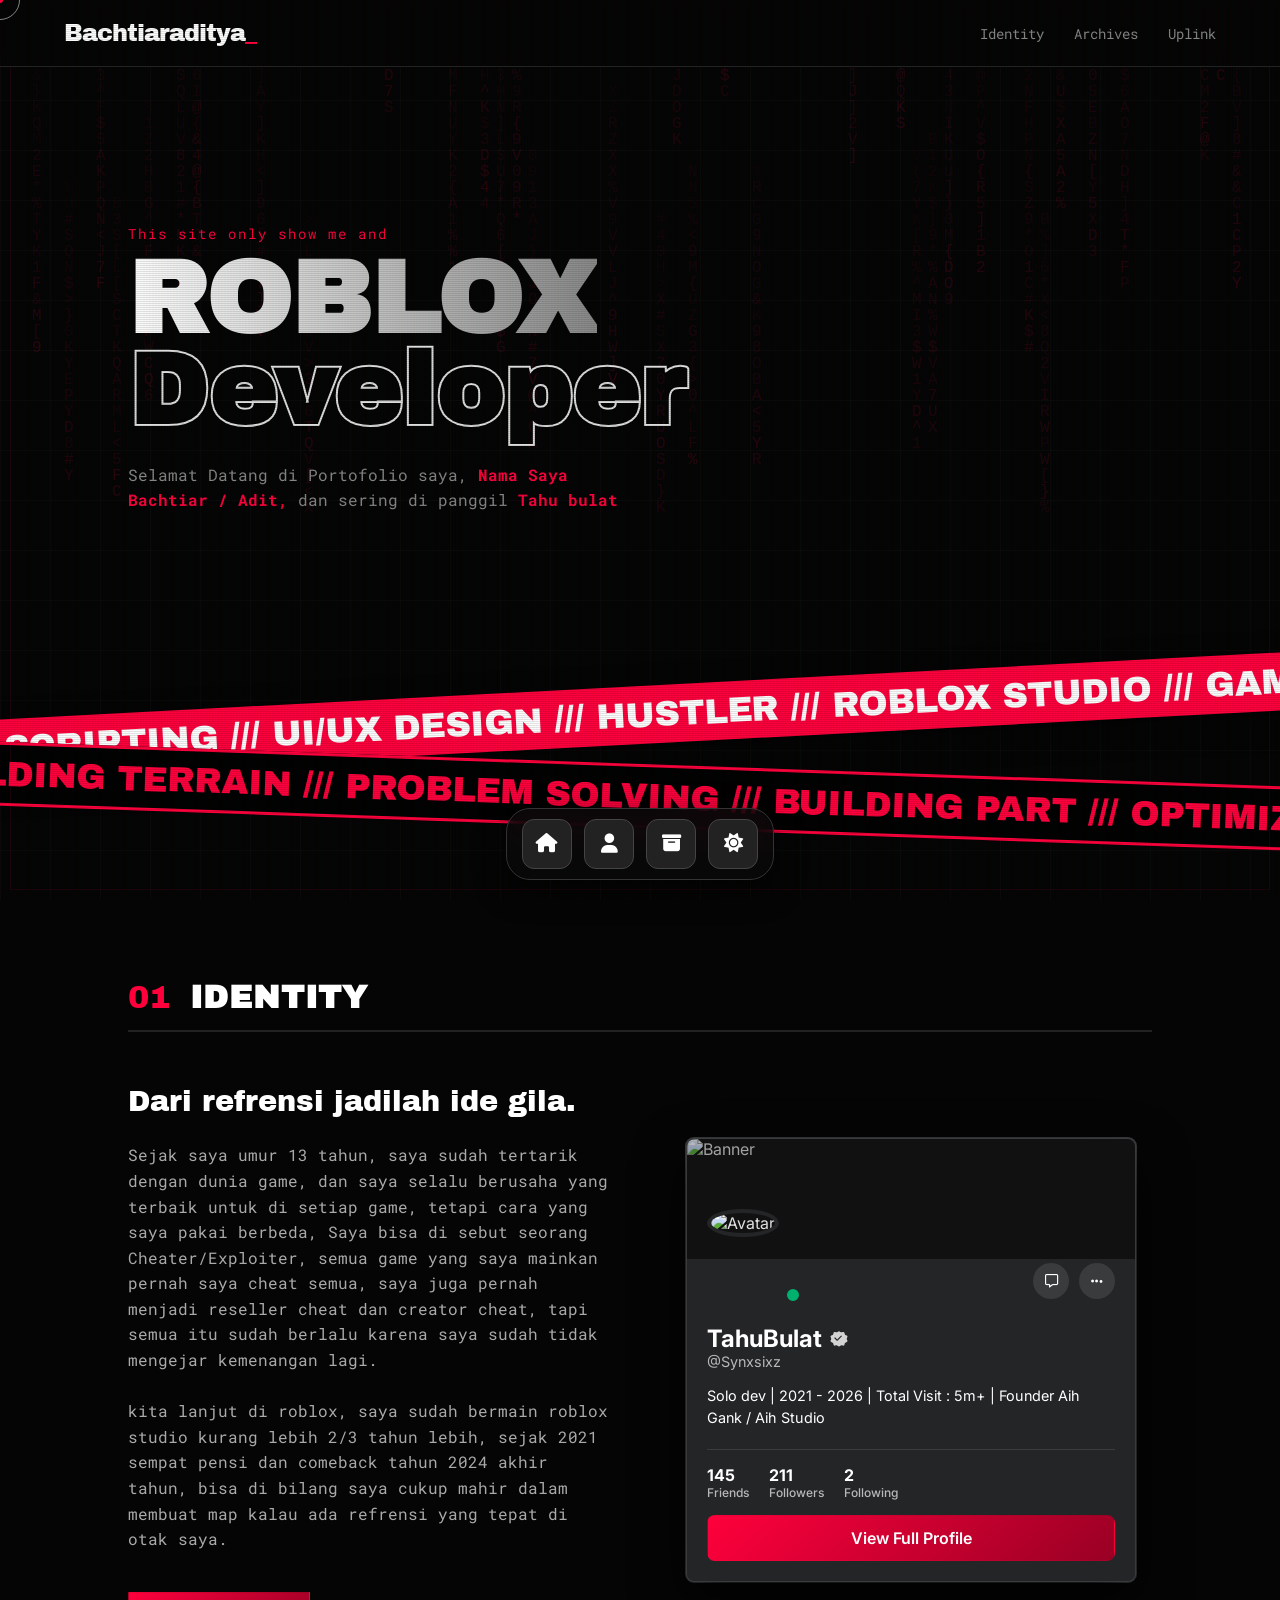
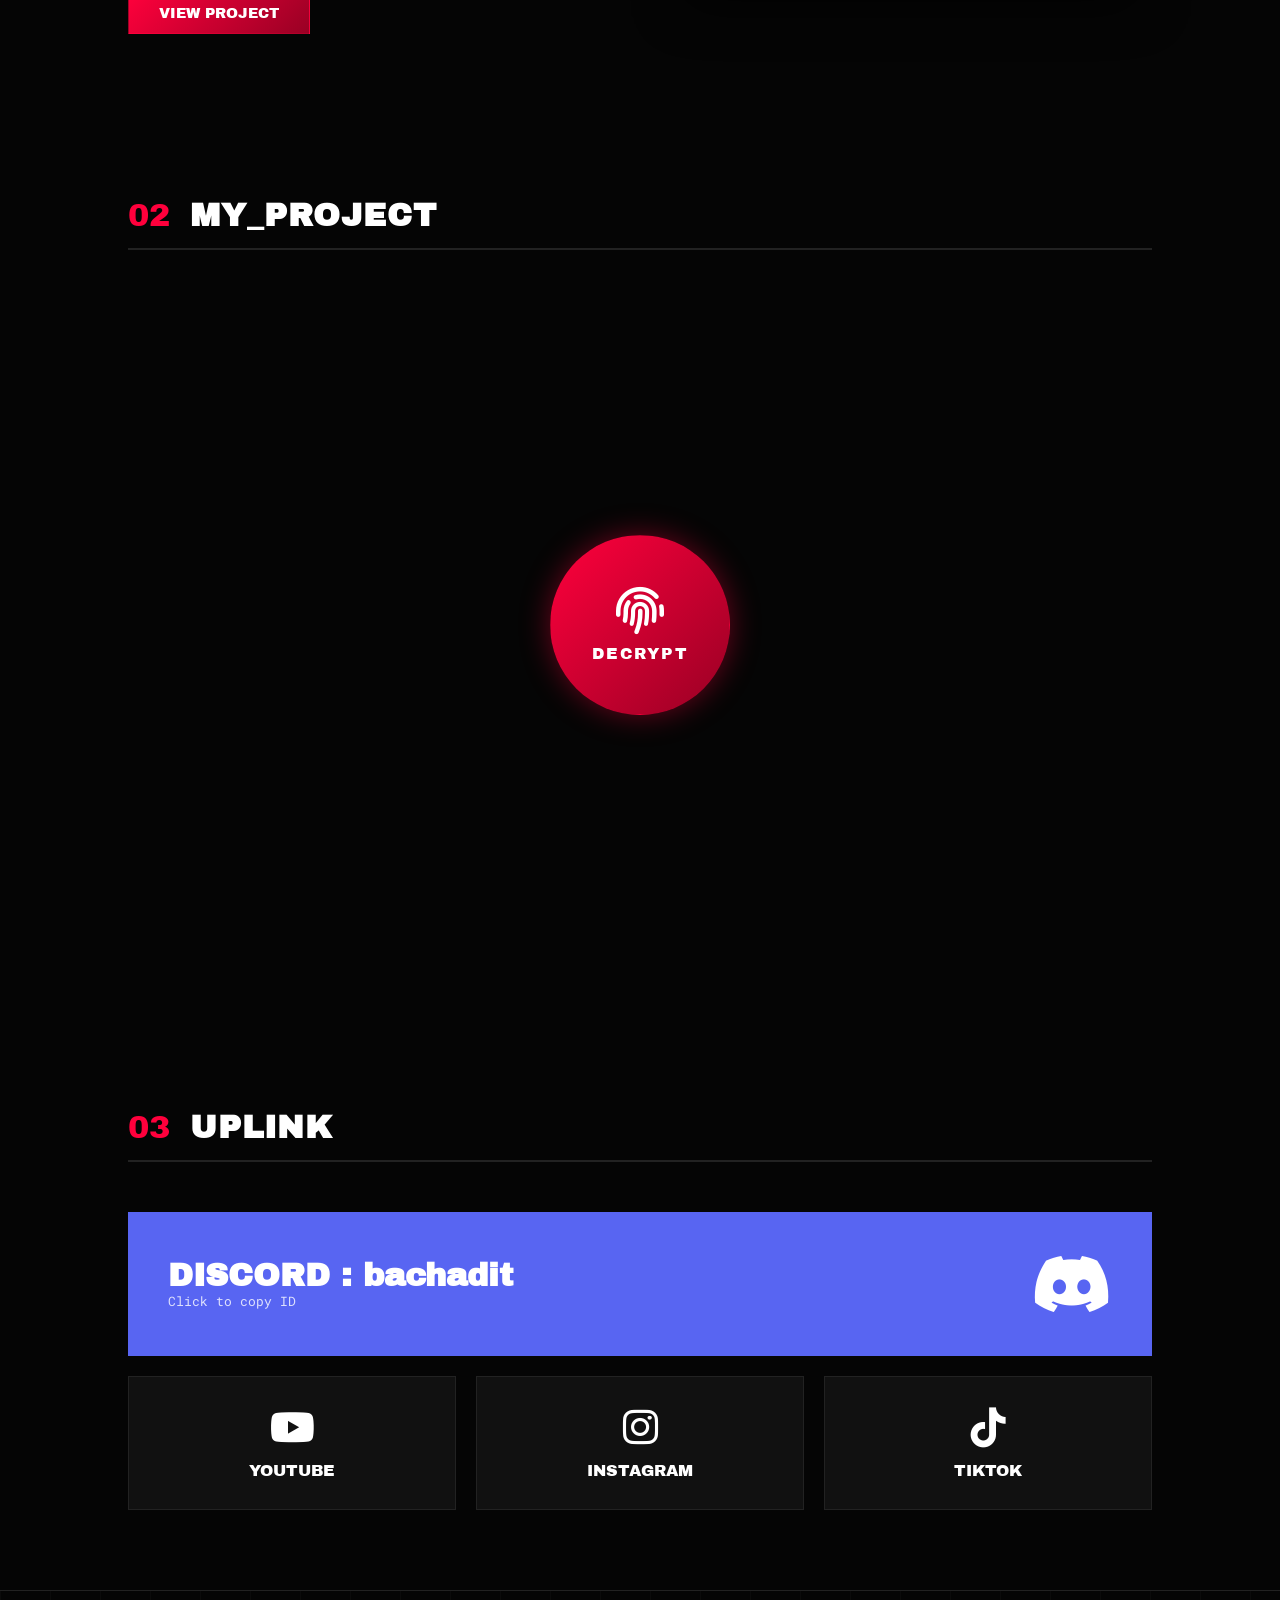
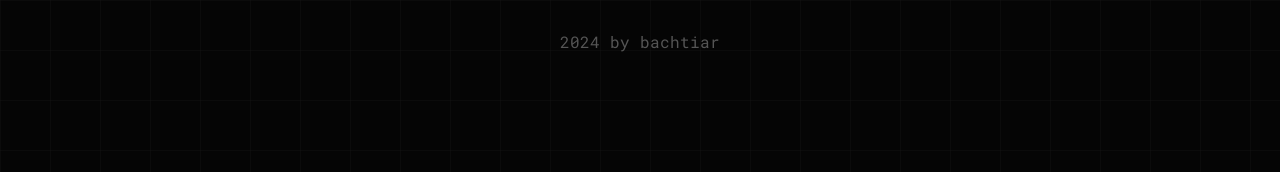
==== commit 9417be4b: "Update greeting from 'Hello' to 'Goodbye'" ====
--- a/index.html
+++ b/index.html
@@ -8,13 +8,15 @@
     <link rel="preconnect" href="https://fonts.googleapis.com">
     <link rel="preconnect" href="https://fonts.gstatic.com" crossorigin>
     <link rel="preconnect" href="https://cdnjs.cloudflare.com" crossorigin>
+    <link rel="dns-prefetch" href="https://tr.rbxcdn.com">
+    <link rel="dns-prefetch" href="https://i.ibb.co.com">
 
     <link
-        href="https://fonts.googleapis.com/css2?family=Archivo+Black&family=Roboto+Mono:wght@400;700&family=Inter:wght@400;600;700&display=swap"
+        href="https://fonts.googleapis.com/css2?family=Archivo+Black&family=Roboto+Mono:wght@400;700&family=Inter:wght@400;600;700&display=optional"
         rel="stylesheet" media="print" onload="this.media='all'">
     <noscript>
         <link
-            href="https://fonts.googleapis.com/css2?family=Archivo+Black&family=Roboto+Mono:wght@400;700&family=Inter:wght@400;600;700&display=swap"
+            href="https://fonts.googleapis.com/css2?family=Archivo+Black&family=Roboto+Mono:wght@400;700&family=Inter:wght@400;600;700&display=optional"
             rel="stylesheet">
     </noscript>
 
@@ -33,9 +35,9 @@
             --silver: #e0e0e0;
             --silver-dim: #888888;
 
-            --font-head: 'Archivo Black', sans-serif;
-            --font-code: 'Roboto Mono', monospace;
-            --font-roblox: 'Inter', sans-serif;
+            --font-head: 'Archivo Black', 'Arial Black', 'Franklin Gothic Medium', Arial, sans-serif;
+            --font-code: 'Roboto Mono', 'Courier New', monospace;
+            --font-roblox: 'Inter', system-ui, -apple-system, sans-serif;
 
             --ease-smooth: cubic-bezier(0.23, 1, 0.32, 1);
             --ease-elastic: cubic-bezier(0.34, 1.56, 0.64, 1);
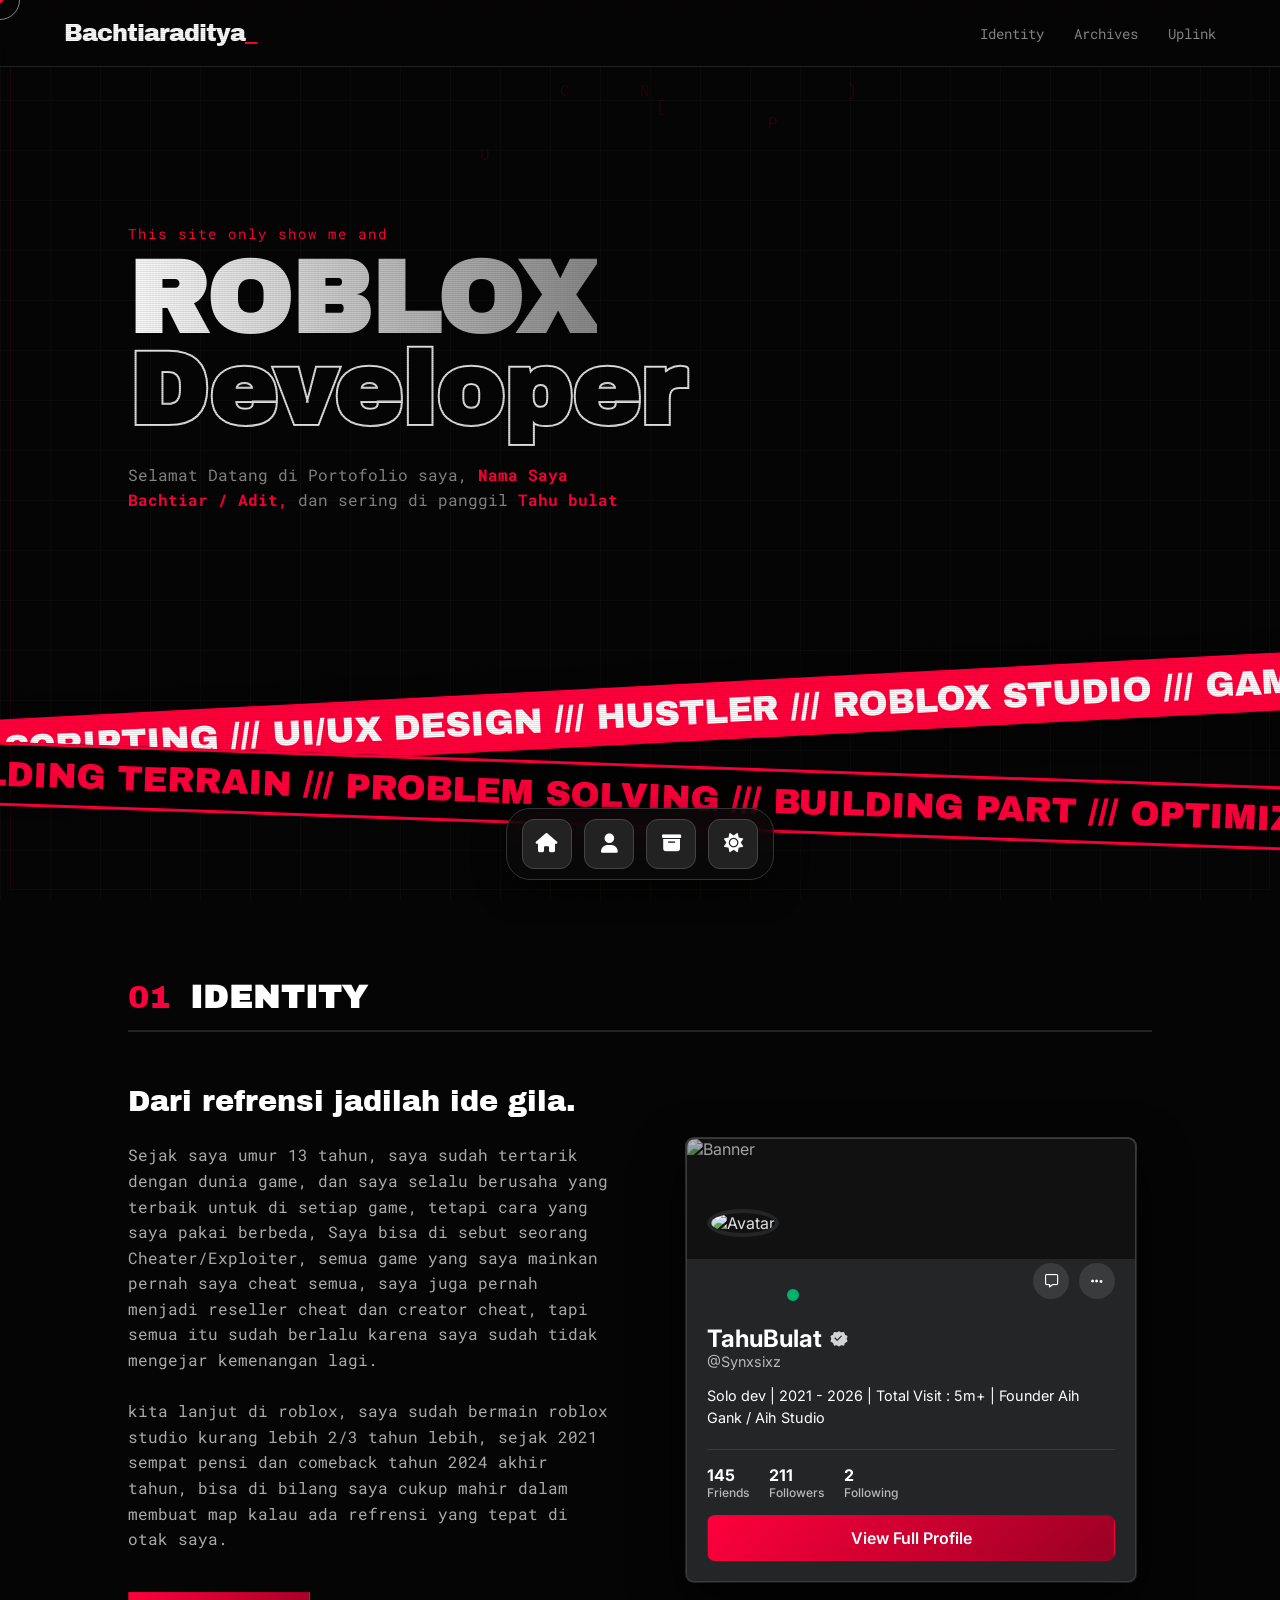
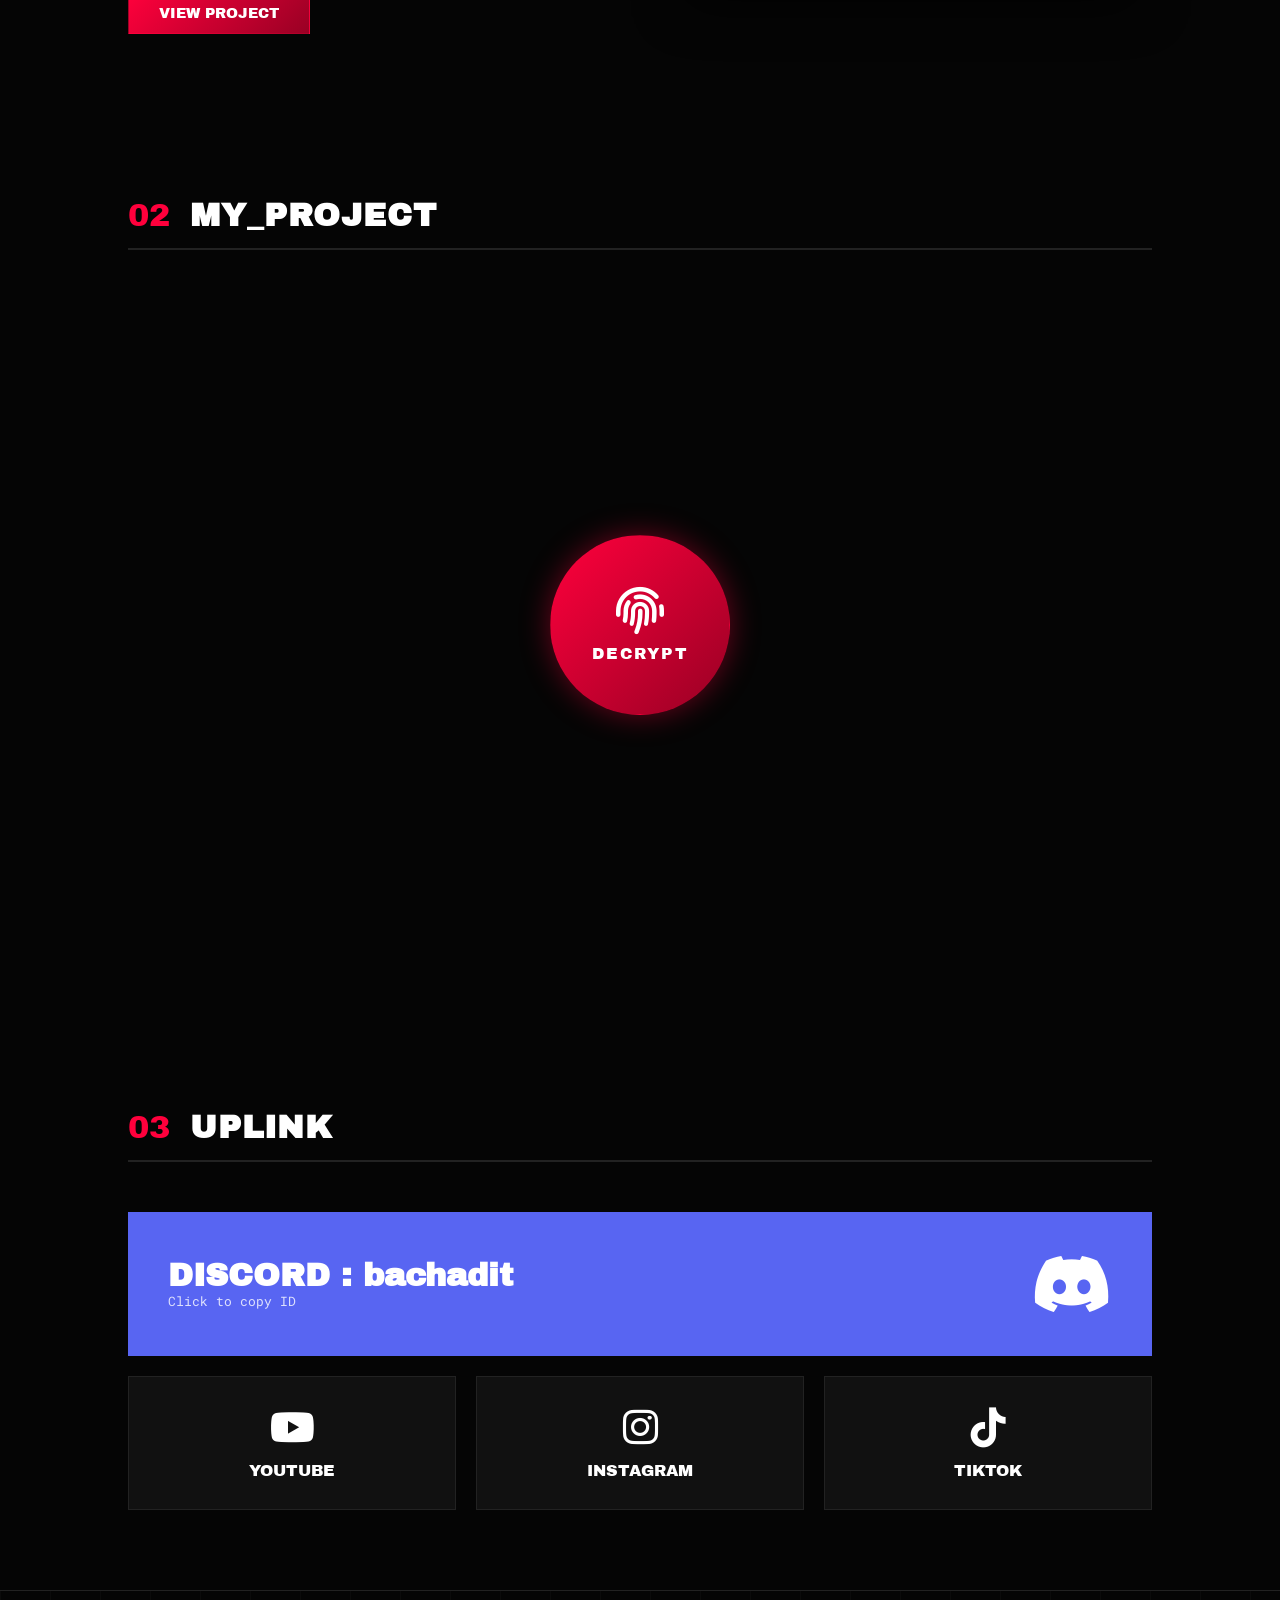
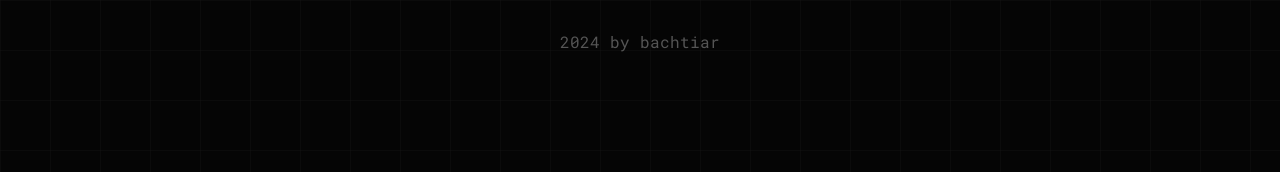
==== commit fe2b8ed1: "Update index.html" ====
--- a/index.html
+++ b/index.html
@@ -8,15 +8,13 @@
     <link rel="preconnect" href="https://fonts.googleapis.com">
     <link rel="preconnect" href="https://fonts.gstatic.com" crossorigin>
     <link rel="preconnect" href="https://cdnjs.cloudflare.com" crossorigin>
-    <link rel="dns-prefetch" href="https://tr.rbxcdn.com">
-    <link rel="dns-prefetch" href="https://i.ibb.co.com">
 
     <link
-        href="https://fonts.googleapis.com/css2?family=Archivo+Black&family=Roboto+Mono:wght@400;700&family=Inter:wght@400;600;700&display=optional"
+        href="https://fonts.googleapis.com/css2?family=Archivo+Black&family=Roboto+Mono:wght@400;700&family=Inter:wght@400;600;700&display=swap"
         rel="stylesheet" media="print" onload="this.media='all'">
     <noscript>
         <link
-            href="https://fonts.googleapis.com/css2?family=Archivo+Black&family=Roboto+Mono:wght@400;700&family=Inter:wght@400;600;700&display=optional"
+            href="https://fonts.googleapis.com/css2?family=Archivo+Black&family=Roboto+Mono:wght@400;700&family=Inter:wght@400;600;700&display=swap"
             rel="stylesheet">
     </noscript>
 
@@ -35,9 +33,9 @@
             --silver: #e0e0e0;
             --silver-dim: #888888;
 
-            --font-head: 'Archivo Black', 'Arial Black', 'Franklin Gothic Medium', Arial, sans-serif;
-            --font-code: 'Roboto Mono', 'Courier New', monospace;
-            --font-roblox: 'Inter', system-ui, -apple-system, sans-serif;
+            --font-head: 'Archivo Black', sans-serif;
+            --font-code: 'Roboto Mono', monospace;
+            --font-roblox: 'Inter', sans-serif;
 
             --ease-smooth: cubic-bezier(0.23, 1, 0.32, 1);
             --ease-elastic: cubic-bezier(0.34, 1.56, 0.64, 1);
@@ -1450,9 +1448,11 @@
     <div class="cursor-outline"></div>
 
     <nav aria-label="Navigasi utama">
-        <a href="#home" class="logo" data-hover aria-label="Bachtiaraditya - ke halaman utama">Bachtiaraditya<span class="text-primary" aria-hidden="true">_</span></a>
-
-        <button class="menu-toggle" id="mobile-menu-toggle" data-hover aria-label="Buka menu navigasi" aria-expanded="false" aria-controls="nav-links">
+        <a href="#home" class="logo" data-hover aria-label="Bachtiaraditya - ke halaman utama">Bachtiaraditya<span
+                class="text-primary" aria-hidden="true">_</span></a>
+
+        <button class="menu-toggle" id="mobile-menu-toggle" data-hover aria-label="Buka menu navigasi"
+            aria-expanded="false" aria-controls="nav-links">
             <i class="fas fa-bars" aria-hidden="true"></i>
         </button>
 
@@ -1465,221 +1465,229 @@
 
     <main id="main-content">
 
-    <section class="hero" id="home">
-        <div class="hero-content">
-            <p class="hacker-text text-primary" style="margin-bottom: 10px; font-size: 0.9rem; letter-spacing: 2px;">
-                This site only show me and</p>
-            <h1>
-                <span class="gradient-text">ROBLOX</span> <br>
-                <span class="outline">Developer</span>
-            </h1>
-            <div style="max-width: 500px; color: #888; line-height: 1.6; margin-bottom: 30px;">
-                Selamat Datang di Portofolio saya, <span class="text-primary" style="font-weight:bold">Nama Saya
-                    Bachtiar / Adit, </span>dan sering di panggil <span class="text-primary"
-                    style="font-weight:bold">Tahu bulat</span>
-            </div>
-        </div>
-
-        <div class="police-tape-container">
-            <div class="tape tape-1">
-                <div class="tape-text">
-                    <span>/// LUA SCRIPTING /// UI/UX DESIGN /// HUSTLER /// ROBLOX STUDIO /// GAME MECHANICS /// LUA
-                        SCRIPTING /// UI/UX DESIGN /// HUSTLER /// ROBLOX STUDIO /// GAME MECHANICS </span>
+        <section class="hero" id="home">
+            <div class="hero-content">
+                <p class="hacker-text text-primary"
+                    style="margin-bottom: 10px; font-size: 0.9rem; letter-spacing: 2px;">
+                    This site only show me and</p>
+                <h1>
+                    <span class="gradient-text">ROBLOX</span> <br>
+                    <span class="outline">Developer</span>
+                </h1>
+                <div style="max-width: 500px; color: #888; line-height: 1.6; margin-bottom: 30px;">
+                    Selamat Datang di Portofolio saya, <span class="text-primary" style="font-weight:bold">Nama Saya
+                        Bachtiar / Adit, </span>dan sering di panggil <span class="text-primary"
+                        style="font-weight:bold">Tahu bulat</span>
                 </div>
             </div>
-            <div class="tape tape-2">
-                <div class="tape-text-reverse">
-                    <span>/// BUILDING TERRAIN /// PROBLEM SOLVING /// BUILDING PART /// OPTIMIZATION /// BUILDING
-                        TERRAIN /// PROBLEM SOLVING /// BUILDING PART /// OPTIMIZATION </span>
+
+            <div class="police-tape-container">
+                <div class="tape tape-1">
+                    <div class="tape-text">
+                        <span>/// LUA SCRIPTING /// UI/UX DESIGN /// HUSTLER /// ROBLOX STUDIO /// GAME MECHANICS ///
+                            LUA
+                            SCRIPTING /// UI/UX DESIGN /// HUSTLER /// ROBLOX STUDIO /// GAME MECHANICS </span>
+                    </div>
+                </div>
+                <div class="tape tape-2">
+                    <div class="tape-text-reverse">
+                        <span>/// BUILDING TERRAIN /// PROBLEM SOLVING /// BUILDING PART /// OPTIMIZATION /// BUILDING
+                            TERRAIN /// PROBLEM SOLVING /// BUILDING PART /// OPTIMIZATION </span>
+                    </div>
+                </div>
+            </div>
+        </section>
+
+        <section id="about" class="section-padding">
+            <div class="section-header">
+                <span class="section-num">01</span>
+                <h2 class="section-title hacker-text" data-value="IDENTITY">IDENTITY</h2>
+            </div>
+
+            <div class="about-grid">
+                <div class="about-text">
+                    <p class="about-subtitle">Dari refrensi jadilah ide gila.</p>
+                    <p>Sejak saya umur 13 tahun, saya sudah tertarik dengan dunia game, dan saya selalu berusaha yang
+                        terbaik untuk di setiap game, tetapi cara yang saya pakai berbeda, Saya bisa di sebut seorang
+                        Cheater/Exploiter, semua game yang saya mainkan pernah saya cheat semua, saya juga pernah
+                        menjadi
+                        reseller cheat dan creator cheat, tapi semua itu sudah berlalu karena saya sudah tidak mengejar
+                        kemenangan lagi. <br><br> kita lanjut di roblox, saya sudah bermain roblox studio kurang lebih
+                        2/3
+                        tahun lebih, sejak 2021 sempat pensi dan comeback tahun 2024 akhir tahun, bisa di bilang saya
+                        cukup
+                        mahir dalam membuat map kalau ada refrensi yang tepat di otak saya.</p>
+                    <a href="#projects" class="btn-shine"
+                        style="display:inline-block; padding: 12px 30px; text-decoration: none; font-family: var(--font-head); font-size: 0.9rem; margin-top: 20px;"
+                        data-hover>VIEW PROJECT</a>
+                </div>
+
+                <div class="roblox-id-container">
+                    <div class="rbx-card-authentic border-glow-card" id="tilt-card" style="--card-bg: #232527;">
+                        <span class="edge-light"></span>
+
+                        <div class="border-glow-inner">
+                            <div class="rbx-banner">
+                                <img src="https://tr.rbxcdn.com/180DAY-31fd945893bed23773b60d3ea8c2e5fe/1440/456/Image/Png/noFilter"
+                                    alt="Banner" class="rbx-banner-img" loading="lazy">
+                            </div>
+
+                            <div class="rbx-avatar-section">
+                                <div class="rbx-avatar-wrapper">
+                                    <img src="https://tr.rbxcdn.com/30DAY-AvatarHeadshot-A9C907725D4796C61A65CFC47D4149DB-Png/150/150/AvatarHeadshot/Webp/noFilter"
+                                        alt="Avatar" class="rbx-avatar" loading="lazy">
+                                    <div class="rbx-online-dot"></div>
+                                </div>
+                                <div class="rbx-actions">
+                                    <button class="rbx-btn-circle" title="Message" aria-label="Kirim pesan"
+                                        data-hover><i class="fa-regular fa-message" aria-hidden="true"></i></button>
+                                    <button class="rbx-btn-circle" title="More" aria-label="Lebih banyak opsi"
+                                        data-hover><i class="fa-solid fa-ellipsis" aria-hidden="true"></i></button>
+                                </div>
+                            </div>
+
+                            <div class="rbx-info-section">
+                                <div class="rbx-display-name">
+                                    TahuBulat
+                                    <svg class="rbx-verified-icon" viewBox="0 0 24 24">
+                                        <path
+                                            d="M11.233 1.841a1.5 1.5 0 0 1 1.534 0l1.696 1a1.5 1.5 0 0 0 1.058.196l1.93-.418a1.5 1.5 0 0 1 1.764 1.107l.542 1.898a1.5 1.5 0 0 0 .807.973l1.785.836a1.5 1.5 0 0 1 .808 1.921l-.736 1.832a1.5 1.5 0 0 0 0 1.074l.736 1.832a1.5 1.5 0 0 1-.808 1.921l-1.785.836a1.5 1.5 0 0 0-.807.973l-.542 1.898a1.5 1.5 0 0 1-1.764 1.107l-1.93-.418a1.5 1.5 0 0 0-1.058.196l-1.696 1a1.5 1.5 0 0 1-1.534 0l-1.696-1a1.5 1.5 0 0 0-1.058-.196l-1.93.418a1.5 1.5 0 0 1-1.764-1.107l-.542-1.898a1.5 1.5 0 0 0-.807-.973l-1.785-.836a1.5 1.5 0 0 1-.808-1.921l.736-1.832a1.5 1.5 0 0 0 0-1.074l-.736-1.832a1.5 1.5 0 0 1 .808-1.921l1.785-.836a1.5 1.5 0 0 0 .807-.973l.542-1.898a1.5 1.5 0 0 1 1.764-1.107l1.93.418a1.5 1.5 0 0 0 1.058-.196l1.696-1Zm-1.127 12.33 5.484-5.485a.75.75 0 1 0-1.06-1.061l-4.954 4.954-2.454-2.454a.75.75 0 1 0-1.06 1.06l2.984 2.985a.75.75 0 0 0 1.06 0Z">
+                                        </path>
+                                    </svg>
+                                </div>
+                                <div class="rbx-username">@Synxsixz</div>
+                                <div class="rbx-bio">Solo dev | 2021 - 2026 | Total Visit : 5m+ |
+                                    Founder Aih Gank / Aih Studio
+                                </div>
+
+                                <div class="rbx-stats">
+                                    <div class="rbx-stat"><span class="rbx-stat-num">145</span><span
+                                            class="rbx-stat-text">Friends</span></div>
+                                    <div class="rbx-stat"><span class="rbx-stat-num">211</span><span
+                                            class="rbx-stat-text">Followers</span></div>
+                                    <div class="rbx-stat"><span class="rbx-stat-num">2</span><span
+                                            class="rbx-stat-text">Following</span></div>
+                                </div>
+                            </div>
+
+                            <a href="https://www.roblox.com/id/users/2052284827/profile" target="_blank"
+                                class="btn-shine btn-view-profile" data-hover>View Full Profile</a>
+                        </div>
+                    </div>
+                </div>
+            </div>
+        </section>
+
+        <section id="projects" class="section-padding">
+            <div class="section-header">
+                <span class="section-num">02</span>
+                <h2 class="section-title hacker-text" data-value="ARCHIVE_VAULT">MY_PROJECT</h2>
+            </div>
+
+            <div class="archive-container" id="archive-zone">
+
+                <div class="bomb-trigger btn-shine" id="bomb-btn" data-hover>
+                    <i class="fa-solid fa-fingerprint"></i>
+                    <span style="letter-spacing: 2px;">DECRYPT</span>
+                </div>
+
+                <div class="archive-item" data-hover data-title="FIRST_COLLAB"
+                    data-desc="Design Collab pertama saya yang saya buat dan langsung di setujui"
+                    data-images='["https://i.ibb.co.com/Txp4g25G/Screenshot-2026-03-20-124802.png", "https://i.ibb.co.com/bR1TYywN/Screenshot-2026-03-24-192447.png"]'>
+                    <i class="fa-solid fa-map-location-dot"></i>
+                    <h4>FIRST_COLLAB</h4>
+                </div>
+
+                <div class="archive-item" data-hover data-title="GUI / UI UX"
+                    data-desc="Saya tidak jago di gui, dan saya masih belajar sampai sekarang"
+                    data-images='["https://i.ibb.co.com/20sVHxDv/Screenshot-2026-03-30-151603.png", "https://i.ibb.co.com/C3Qp0YVd/Screenshot-2026-03-30-151858.png", "https://i.ibb.co.com/27VMmnk3/Screenshot-2026-03-30-152407.png", "https://i.ibb.co.com/HTNgm1MG/Screenshot-2026-03-30-151923.png"]'>
+                    <i class="fa-solid fa-layer-group"></i>
+                    <h4>GUI / UI UX</h4>
+                </div>
+
+                <div class="archive-item" data-hover data-title="BUILD"
+                    data-desc="ini adalah build saya yang ada di map mie ayam sidoarjo ( fun fact, build itu terdiri dari 82% free model yang masing2 model terpisah )"
+                    data-images='["https://i.ibb.co.com/WptDggSF/Screenshot-2026-03-30-151036.png", "https://i.ibb.co.com/XfJ5pG1p/Screenshot-2026-03-30-151049.png"]'>
+                    <i class="fa-solid fa-cube"></i>
+                    <h4>BUILD</h4>
+                </div>
+
+                <div class="archive-item" data-hover data-title="MY WORK"
+                    data-desc="Beberapa Map dari 2021-2026 ( ada yang sudah terjual )"
+                    data-images='["https://i.ibb.co.com/twpByKDb/Screenshot-2026-03-30-155356.png", "https://i.ibb.co.com/WpVxXBQ8/Screenshot-2026-03-30-155229.png", "https://i.ibb.co.com/LX1v9SFg/Screenshot-2026-03-30-155257.png", "https://i.ibb.co.com/B5GW20JS/Screenshot-2026-03-30-155213.png", "https://i.ibb.co.com/8p5BH7Q/Screenshot-2026-03-30-155149.png"]'>
+                    <i class="fa-solid fa-gamepad"></i>
+                    <h4>MY WORK</h4>
+                </div>
+
+                <div class="archive-item" data-hover data-title="GALLERY"
+                    data-desc="Random Gallery dari karya karya saya"
+                    data-images='["https://i.ibb.co.com/GQBzFtbB/Screenshot-2026-03-30-161750.png", "https://i.ibb.co.com/PZd7HV7C/Screenshot-2026-03-30-161640.png", "https://i.ibb.co.com/cKmz5fzD/Screenshot-2026-02-13-174825.png", "https://i.ibb.co.com/KpJwf1yJ/Screenshot-2026-02-15-070445.png", "https://i.ibb.co.com/HvBfvsF/Screenshot-2026-02-14-205657.png", "https://i.ibb.co.com/0VrKsg8q/Screenshot-2026-02-14-115745.png", "https://i.ibb.co.com/4ZZ0Bh3f/Screenshot-2026-02-14-115756.png", "https://i.ibb.co.com/4w3PRpjc/Screenshot-2026-02-14-115826.png", "https://i.ibb.co.com/5h7SVxgJ/Screenshot-2026-02-13-172440.png", "https://i.ibb.co.com/nswFPQDr/Screenshot-2026-02-13-171549.png", "https://i.ibb.co.com/YBMcrSgQ/Screenshot-2026-02-16-063438.png", "https://i.ibb.co.com/rGm9Rrcy/Screenshot-2026-03-08-123308.png", "https://i.ibb.co.com/9k4WzR3H/Screenshot-2026-01-12-172237.png", "https://i.ibb.co.com/HDr35CDX/Screenshot-2025-12-28-180527.png", "https://i.ibb.co.com/Y79P08vt/Screenshot-2026-01-30-175806.png"]'>
+                    <i class="fa-solid fa-wand-magic-sparkles"></i>
+                    <h4>GALLERY</h4>
+                </div>
+
+                <div class="archive-item" data-hover data-title="NPCMANAGER"
+                    data-desc="Saya memiliki kebiasaan unik dalam pengembangan Debugging. Saya selalu mengintegrasikan sistem print-tracking dan error-code logging yang detail di setiap modul penting. "
+                    data-images='["https://i.ibb.co.com/8gv3gHKs/Screenshot-2026-03-30-153254.png",  "https://i.ibb.co.com/chY2ryJ9/Screenshot-2026-03-30-153830.png"]'>
+                    <i class="fa-solid fa-code"></i>
+                    <h4>NPC_MANAGER</h4>
+                </div>
+
+                <div class="reset-bomb" id="reset-btn" data-hover>
+                    <i class="fa-solid fa-lock"></i> LOCK ARCHIVES
+                </div>
+            </div>
+        </section>
+
+        <div class="modal-overlay" id="project-modal">
+            <div class="modal-content">
+                <div class="modal-header">
+                    <div class="modal-title hacker-text" id="modal-title" data-value="TITLE">TITLE</div>
+                    <div class="modal-close" id="modal-close"><i class="fa-solid fa-xmark"></i></div>
+                </div>
+                <div class="gallery-viewport">
+                    <div class="gallery-track" id="gallery-track"></div>
+                    <div class="slider-btn prev-btn" id="prev-slide"><i class="fa-solid fa-chevron-left"></i></div>
+                    <div class="slider-btn next-btn" id="next-slide"><i class="fa-solid fa-chevron-right"></i></div>
+                </div>
+                <div class="modal-footer">
+                    <div id="modal-desc">Description goes here...</div>
                 </div>
             </div>
         </div>
-    </section>
-
-    <section id="about" class="section-padding">
-        <div class="section-header">
-            <span class="section-num">01</span>
-            <h2 class="section-title hacker-text" data-value="IDENTITY">IDENTITY</h2>
-        </div>
-
-        <div class="about-grid">
-            <div class="about-text">
-                <p class="about-subtitle">Dari refrensi jadilah ide gila.</p>
-                <p>Sejak saya umur 13 tahun, saya sudah tertarik dengan dunia game, dan saya selalu berusaha yang
-                    terbaik untuk di setiap game, tetapi cara yang saya pakai berbeda, Saya bisa di sebut seorang
-                    Cheater/Exploiter, semua game yang saya mainkan pernah saya cheat semua, saya juga pernah menjadi
-                    reseller cheat dan creator cheat, tapi semua itu sudah berlalu karena saya sudah tidak mengejar
-                    kemenangan lagi. <br><br> kita lanjut di roblox, saya sudah bermain roblox studio kurang lebih 2/3
-                    tahun lebih, sejak 2021 sempat pensi dan comeback tahun 2024 akhir tahun, bisa di bilang saya cukup
-                    mahir dalam membuat map kalau ada refrensi yang tepat di otak saya.</p>
-                <a href="#projects" class="btn-shine"
-                    style="display:inline-block; padding: 12px 30px; text-decoration: none; font-family: var(--font-head); font-size: 0.9rem; margin-top: 20px;"
-                    data-hover>VIEW PROJECT</a>
+
+        <section id="uplink" class="section-padding">
+            <div class="section-header">
+                <span class="section-num">03</span>
+                <h2 class="section-title hacker-text" data-value="UPLINK">UPLINK</h2>
             </div>
 
-            <div class="roblox-id-container">
-                <div class="rbx-card-authentic border-glow-card" id="tilt-card" style="--card-bg: #232527;">
-                    <span class="edge-light"></span>
-
-                    <div class="border-glow-inner">
-                        <div class="rbx-banner">
-                            <img src="https://tr.rbxcdn.com/180DAY-31fd945893bed23773b60d3ea8c2e5fe/1440/456/Image/Png/noFilter"
-                                alt="Banner" class="rbx-banner-img" loading="lazy">
-                        </div>
-
-                        <div class="rbx-avatar-section">
-                            <div class="rbx-avatar-wrapper">
-                                <img src="https://tr.rbxcdn.com/30DAY-AvatarHeadshot-A9C907725D4796C61A65CFC47D4149DB-Png/150/150/AvatarHeadshot/Webp/noFilter"
-                                    alt="Avatar" class="rbx-avatar" loading="lazy">
-                                <div class="rbx-online-dot"></div>
-                            </div>
-                            <div class="rbx-actions">
-                                <button class="rbx-btn-circle" title="Message" aria-label="Kirim pesan" data-hover><i
-                                        class="fa-regular fa-message" aria-hidden="true"></i></button>
-                                <button class="rbx-btn-circle" title="More" aria-label="Lebih banyak opsi" data-hover><i
-                                        class="fa-solid fa-ellipsis" aria-hidden="true"></i></button>
-                            </div>
-                        </div>
-
-                        <div class="rbx-info-section">
-                            <div class="rbx-display-name">
-                                TahuBulat
-                                <svg class="rbx-verified-icon" viewBox="0 0 24 24">
-                                    <path
-                                        d="M11.233 1.841a1.5 1.5 0 0 1 1.534 0l1.696 1a1.5 1.5 0 0 0 1.058.196l1.93-.418a1.5 1.5 0 0 1 1.764 1.107l.542 1.898a1.5 1.5 0 0 0 .807.973l1.785.836a1.5 1.5 0 0 1 .808 1.921l-.736 1.832a1.5 1.5 0 0 0 0 1.074l.736 1.832a1.5 1.5 0 0 1-.808 1.921l-1.785.836a1.5 1.5 0 0 0-.807.973l-.542 1.898a1.5 1.5 0 0 1-1.764 1.107l-1.93-.418a1.5 1.5 0 0 0-1.058.196l-1.696 1a1.5 1.5 0 0 1-1.534 0l-1.696-1a1.5 1.5 0 0 0-1.058-.196l-1.93.418a1.5 1.5 0 0 1-1.764-1.107l-.542-1.898a1.5 1.5 0 0 0-.807-.973l-1.785-.836a1.5 1.5 0 0 1-.808-1.921l.736-1.832a1.5 1.5 0 0 0 0-1.074l-.736-1.832a1.5 1.5 0 0 1 .808-1.921l1.785-.836a1.5 1.5 0 0 0 .807-.973l.542-1.898a1.5 1.5 0 0 1 1.764-1.107l1.93.418a1.5 1.5 0 0 0 1.058-.196l1.696-1Zm-1.127 12.33 5.484-5.485a.75.75 0 1 0-1.06-1.061l-4.954 4.954-2.454-2.454a.75.75 0 1 0-1.06 1.06l2.984 2.985a.75.75 0 0 0 1.06 0Z">
-                                    </path>
-                                </svg>
-                            </div>
-                            <div class="rbx-username">@Synxsixz</div>
-                            <div class="rbx-bio">Solo dev | 2021 - 2026 | Total Visit : 5m+ |
-                                Founder Aih Gank / Aih Studio
-                            </div>
-
-                            <div class="rbx-stats">
-                                <div class="rbx-stat"><span class="rbx-stat-num">145</span><span
-                                        class="rbx-stat-text">Friends</span></div>
-                                <div class="rbx-stat"><span class="rbx-stat-num">211</span><span
-                                        class="rbx-stat-text">Followers</span></div>
-                                <div class="rbx-stat"><span class="rbx-stat-num">2</span><span
-                                        class="rbx-stat-text">Following</span></div>
-                            </div>
-                        </div>
-
-                        <a href="https://www.roblox.com/id/users/2052284827/profile" target="_blank"
-                            class="btn-shine btn-view-profile" data-hover>View Full Profile</a>
+            <div class="social-grid">
+                <div class="social-card discord-card" id="discord-btn" data-discord="bachadit" data-hover>
+                    <div>
+                        <h3 style="font-family: var(--font-head); font-size: 2rem;">DISCORD : bachadit</h3>
+                        <p style="opacity: 0.8; font-family: var(--font-code); font-size: 0.8rem;">Click to copy ID</p>
+                        <div class="copy-feedback" id="copy-msg">COPIED TO CLIPBOARD!</div>
                     </div>
+                    <i class="fa-brands fa-discord"></i>
                 </div>
+
+                <a href="https://www.youtube.com/@bachtiaradit" target="_blank" rel="noopener noreferrer"
+                    class="social-card" aria-label="Kunjungi channel YouTube saya" data-hover>
+                    <i class="fa-brands fa-youtube" aria-hidden="true"></i> <span>YOUTUBE</span>
+                </a>
+
+                <a href="https://www.instagram.com/bachtiaraditya_?igsh=NmgzNTlqZWNxczFo" target="_blank"
+                    rel="noopener noreferrer" class="social-card" aria-label="Kunjungi Instagram saya" data-hover>
+                    <i class="fa-brands fa-instagram" aria-hidden="true"></i> <span>INSTAGRAM</span>
+                </a>
+
+                <a href="https://www.tiktok.com/@bachtiaradit_" target="_blank" rel="noopener noreferrer"
+                    class="social-card" aria-label="Kunjungi TikTok saya" data-hover>
+                    <i class="fa-brands fa-tiktok" aria-hidden="true"></i> <span>TIKTOK</span>
+                </a>
             </div>
-        </div>
-    </section>
-
-    <section id="projects" class="section-padding">
-        <div class="section-header">
-            <span class="section-num">02</span>
-            <h2 class="section-title hacker-text" data-value="ARCHIVE_VAULT">MY_PROJECT</h2>
-        </div>
-
-        <div class="archive-container" id="archive-zone">
-
-            <div class="bomb-trigger btn-shine" id="bomb-btn" data-hover>
-                <i class="fa-solid fa-fingerprint"></i>
-                <span style="letter-spacing: 2px;">DECRYPT</span>
-            </div>
-
-            <div class="archive-item" data-hover data-title="FIRST_COLLAB"
-                data-desc="Design Collab pertama saya yang saya buat dan langsung di setujui"
-                data-images='["https://i.ibb.co.com/Txp4g25G/Screenshot-2026-03-20-124802.png", "https://i.ibb.co.com/bR1TYywN/Screenshot-2026-03-24-192447.png"]'>
-                <i class="fa-solid fa-map-location-dot"></i>
-                <h4>FIRST_COLLAB</h4>
-            </div>
-
-            <div class="archive-item" data-hover data-title="GUI / UI UX"
-                data-desc="Saya tidak jago di gui, dan saya masih belajar sampai sekarang"
-                data-images='["https://i.ibb.co.com/20sVHxDv/Screenshot-2026-03-30-151603.png", "https://i.ibb.co.com/C3Qp0YVd/Screenshot-2026-03-30-151858.png", "https://i.ibb.co.com/27VMmnk3/Screenshot-2026-03-30-152407.png", "https://i.ibb.co.com/HTNgm1MG/Screenshot-2026-03-30-151923.png"]'>
-                <i class="fa-solid fa-layer-group"></i>
-                <h4>GUI / UI UX</h4>
-            </div>
-
-            <div class="archive-item" data-hover data-title="BUILD"
-                data-desc="ini adalah build saya yang ada di map mie ayam sidoarjo ( fun fact, build itu terdiri dari 82% free model yang masing2 model terpisah )"
-                data-images='["https://i.ibb.co.com/WptDggSF/Screenshot-2026-03-30-151036.png", "https://i.ibb.co.com/XfJ5pG1p/Screenshot-2026-03-30-151049.png"]'>
-                <i class="fa-solid fa-cube"></i>
-                <h4>BUILD</h4>
-            </div>
-
-            <div class="archive-item" data-hover data-title="MY WORK"
-                data-desc="Beberapa Map dari 2021-2026 ( ada yang sudah terjual )"
-                data-images='["https://i.ibb.co.com/twpByKDb/Screenshot-2026-03-30-155356.png", "https://i.ibb.co.com/WpVxXBQ8/Screenshot-2026-03-30-155229.png", "https://i.ibb.co.com/LX1v9SFg/Screenshot-2026-03-30-155257.png", "https://i.ibb.co.com/B5GW20JS/Screenshot-2026-03-30-155213.png", "https://i.ibb.co.com/8p5BH7Q/Screenshot-2026-03-30-155149.png"]'>
-                <i class="fa-solid fa-gamepad"></i>
-                <h4>MY WORK</h4>
-            </div>
-
-            <div class="archive-item" data-hover data-title="GALLERY" data-desc="Random Gallery dari karya karya saya"
-                data-images='["https://i.ibb.co.com/GQBzFtbB/Screenshot-2026-03-30-161750.png", "https://i.ibb.co.com/PZd7HV7C/Screenshot-2026-03-30-161640.png", "https://i.ibb.co.com/cKmz5fzD/Screenshot-2026-02-13-174825.png", "https://i.ibb.co.com/KpJwf1yJ/Screenshot-2026-02-15-070445.png", "https://i.ibb.co.com/HvBfvsF/Screenshot-2026-02-14-205657.png", "https://i.ibb.co.com/0VrKsg8q/Screenshot-2026-02-14-115745.png", "https://i.ibb.co.com/4ZZ0Bh3f/Screenshot-2026-02-14-115756.png", "https://i.ibb.co.com/4w3PRpjc/Screenshot-2026-02-14-115826.png", "https://i.ibb.co.com/5h7SVxgJ/Screenshot-2026-02-13-172440.png", "https://i.ibb.co.com/nswFPQDr/Screenshot-2026-02-13-171549.png", "https://i.ibb.co.com/YBMcrSgQ/Screenshot-2026-02-16-063438.png", "https://i.ibb.co.com/rGm9Rrcy/Screenshot-2026-03-08-123308.png", "https://i.ibb.co.com/9k4WzR3H/Screenshot-2026-01-12-172237.png", "https://i.ibb.co.com/HDr35CDX/Screenshot-2025-12-28-180527.png", "https://i.ibb.co.com/Y79P08vt/Screenshot-2026-01-30-175806.png"]'>
-                <i class="fa-solid fa-wand-magic-sparkles"></i>
-                <h4>GALLERY</h4>
-            </div>
-
-            <div class="archive-item" data-hover data-title="NPCMANAGER"
-                data-desc="Saya memiliki kebiasaan unik dalam pengembangan Debugging. Saya selalu mengintegrasikan sistem print-tracking dan error-code logging yang detail di setiap modul penting. "
-                data-images='["https://i.ibb.co.com/8gv3gHKs/Screenshot-2026-03-30-153254.png",  "https://i.ibb.co.com/chY2ryJ9/Screenshot-2026-03-30-153830.png"]'>
-                <i class="fa-solid fa-code"></i>
-                <h4>NPC_MANAGER</h4>
-            </div>
-
-            <div class="reset-bomb" id="reset-btn" data-hover>
-                <i class="fa-solid fa-lock"></i> LOCK ARCHIVES
-            </div>
-        </div>
-    </section>
-
-    <div class="modal-overlay" id="project-modal">
-        <div class="modal-content">
-            <div class="modal-header">
-                <div class="modal-title hacker-text" id="modal-title" data-value="TITLE">TITLE</div>
-                <div class="modal-close" id="modal-close"><i class="fa-solid fa-xmark"></i></div>
-            </div>
-            <div class="gallery-viewport">
-                <div class="gallery-track" id="gallery-track"></div>
-                <div class="slider-btn prev-btn" id="prev-slide"><i class="fa-solid fa-chevron-left"></i></div>
-                <div class="slider-btn next-btn" id="next-slide"><i class="fa-solid fa-chevron-right"></i></div>
-            </div>
-            <div class="modal-footer">
-                <div id="modal-desc">Description goes here...</div>
-            </div>
-        </div>
-    </div>
-
-    <section id="uplink" class="section-padding">
-        <div class="section-header">
-            <span class="section-num">03</span>
-            <h2 class="section-title hacker-text" data-value="UPLINK">UPLINK</h2>
-        </div>
-
-        <div class="social-grid">
-            <div class="social-card discord-card" id="discord-btn" data-discord="bachadit" data-hover>
-                <div>
-                    <h3 style="font-family: var(--font-head); font-size: 2rem;">DISCORD : bachadit</h3>
-                    <p style="opacity: 0.8; font-family: var(--font-code); font-size: 0.8rem;">Click to copy ID</p>
-                    <div class="copy-feedback" id="copy-msg">COPIED TO CLIPBOARD!</div>
-                </div>
-                <i class="fa-brands fa-discord"></i>
-            </div>
-
-            <a href="https://www.youtube.com/@bachtiaradit" target="_blank" rel="noopener noreferrer" class="social-card" aria-label="Kunjungi channel YouTube saya" data-hover>
-                <i class="fa-brands fa-youtube" aria-hidden="true"></i> <span>YOUTUBE</span>
-            </a>
-
-            <a href="https://www.instagram.com/bachtiaraditya_?igsh=NmgzNTlqZWNxczFo" target="_blank" rel="noopener noreferrer"
-                class="social-card" aria-label="Kunjungi Instagram saya" data-hover>
-                <i class="fa-brands fa-instagram" aria-hidden="true"></i> <span>INSTAGRAM</span>
-            </a>
-
-            <a href="https://www.tiktok.com/@bachtiaradit_" target="_blank" rel="noopener noreferrer" class="social-card" aria-label="Kunjungi TikTok saya" data-hover>
-                <i class="fa-brands fa-tiktok" aria-hidden="true"></i> <span>TIKTOK</span>
-            </a>
-        </div>
-    </section>
+        </section>
 
     </main>
 
@@ -1698,7 +1706,8 @@
             <a href="#projects" class="dock-item" data-label="Archives" aria-label="Ke bagian Archives" data-hover>
                 <i class="fa-solid fa-box-archive" aria-hidden="true"></i>
             </a>
-            <div class="dock-item" id="theme-toggle" data-label="Light Mode" aria-label="Ganti tema" role="button" tabindex="0" data-hover>
+            <div class="dock-item" id="theme-toggle" data-label="Light Mode" aria-label="Ganti tema" role="button"
+                tabindex="0" data-hover>
                 <i class="fa-solid fa-sun" id="theme-icon" aria-hidden="true"></i>
             </div>
         </div>
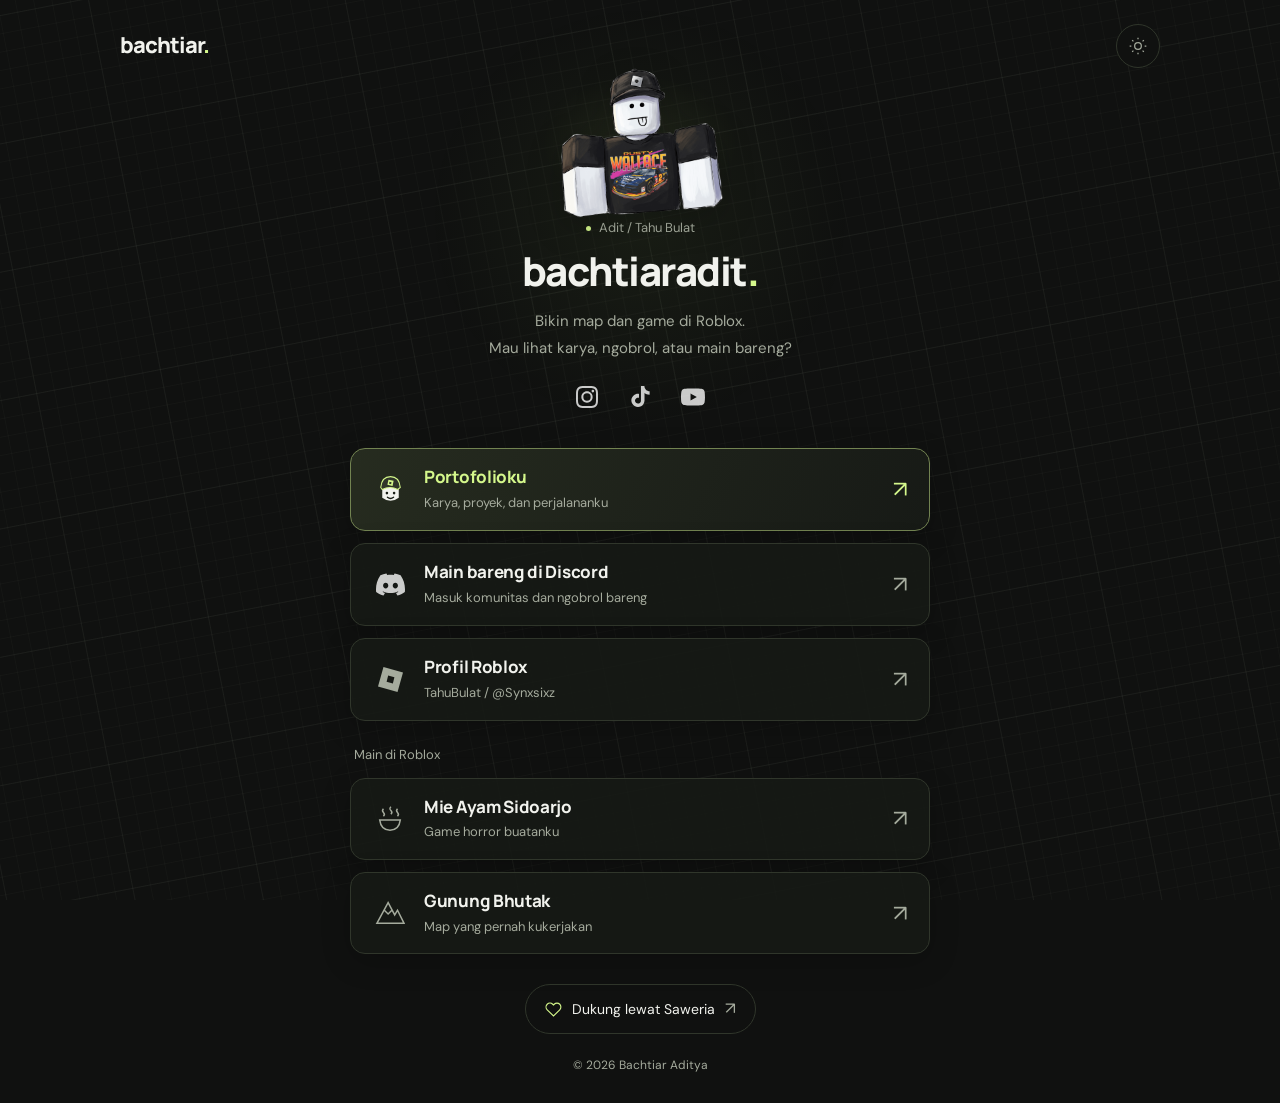
==== commit 02052b12: "Replace old portfolio with branded personal link hub" ====
--- a/index.html
+++ b/index.html
@@ -1,2007 +1,46 @@
-<!DOCTYPE html>
-<html lang="id">
-
-<head>
-    <meta charset="UTF-8">
-    <meta name="viewport" content="width=device-width, initial-scale=1.0">
-    <title>PortoBachtiar</title>
-    <link rel="preconnect" href="https://fonts.googleapis.com">
-    <link rel="preconnect" href="https://fonts.gstatic.com" crossorigin>
-    <link rel="preconnect" href="https://cdnjs.cloudflare.com" crossorigin>
-
-    <link
-        href="https://fonts.googleapis.com/css2?family=Archivo+Black&family=Roboto+Mono:wght@400;700&family=Inter:wght@400;600;700&display=swap"
-        rel="stylesheet" media="print" onload="this.media='all'">
-    <noscript>
-        <link
-            href="https://fonts.googleapis.com/css2?family=Archivo+Black&family=Roboto+Mono:wght@400;700&family=Inter:wght@400;600;700&display=swap"
-            rel="stylesheet">
-    </noscript>
-
-    <link rel="stylesheet" href="https://cdnjs.cloudflare.com/ajax/libs/font-awesome/6.4.0/css/all.min.css"
-        media="print" onload="this.media='all'">
-    <noscript>
-        <link rel="stylesheet" href="https://cdnjs.cloudflare.com/ajax/libs/font-awesome/6.4.0/css/all.min.css">
-    </noscript>
-
-    <style>
-        :root {
-            --bg-color: #050505;
-            --bg-grid: #111;
-            --primary: #ff003c;
-            --primary-dark: #990024;
-            --silver: #e0e0e0;
-            --silver-dim: #888888;
-
-            --font-head: 'Archivo Black', sans-serif;
-            --font-code: 'Roboto Mono', monospace;
-            --font-roblox: 'Inter', sans-serif;
-
-            --ease-smooth: cubic-bezier(0.23, 1, 0.32, 1);
-            --ease-elastic: cubic-bezier(0.34, 1.56, 0.64, 1);
-        }
-
-        /* --- TEMA TERANG (LIGHT MODE) --- */
-        body.light-mode {
-            --bg-color: #f5f5f7;
-            --bg-grid: #e0e0e0;
-            --primary: #0066cc;
-            --primary-dark: #004c99;
-            --silver: #111111;
-            --silver-dim: #555555;
-            background-image:
-                linear-gradient(rgba(0, 0, 0, 0.05) 1px, transparent 1px),
-                linear-gradient(90deg, rgba(0, 0, 0, 0.05) 1px, transparent 1px);
-        }
-
-        body.light-mode::before {
-            border-color: rgba(0, 102, 204, 0.2);
-        }
-
-        body.light-mode .hero h1,
-        body.light-mode .section-title,
-        body.light-mode .about-text h3,
-        body.light-mode .about-text .about-subtitle {
-            color: #111;
-        }
-
-        body.light-mode .about-text p {
-            color: #444;
-        }
-
-        body.light-mode .hero h1 span.outline {
-            -webkit-text-stroke: 2px #111;
-        }
-
-        body.light-mode nav {
-            background: rgba(245, 245, 247, 0.85);
-            border-bottom: 1px solid #ddd;
-        }
-
-        body.light-mode .logo {
-            color: #111;
-        }
-
-        body.light-mode .section-header {
-            border-bottom: 2px solid #ddd;
-        }
-
-        body.light-mode .archive-item {
-            background: rgba(255, 255, 255, 0.9);
-            border-color: #ccc;
-            color: #111;
-            box-shadow: 0 5px 15px rgba(0, 0, 0, 0.05);
-        }
-
-        body.light-mode .archive-item h4 {
-            color: #111;
-        }
-
-        body.light-mode .archive-item:hover {
-            background: var(--primary);
-            color: white;
-        }
-
-        body.light-mode .archive-item:hover i {
-            color: white;
-        }
-
-        body.light-mode .modal-content {
-            background: #fff;
-            border-color: #ccc;
-            box-shadow: 0 20px 50px rgba(0, 0, 0, 0.2);
-        }
-
-        body.light-mode .modal-header,
-        body.light-mode .modal-footer {
-            background: #f0f0f0;
-            border-color: #ddd;
-            color: #333;
-        }
-
-        body.light-mode .modal-title {
-            color: #111;
-        }
-
-        body.light-mode .social-card {
-            background: #fff;
-            border-color: #ddd;
-            color: #111;
-        }
-
-        body.light-mode .social-card:hover {
-            border-color: var(--primary);
-            background: rgba(0, 102, 204, 0.05);
-        }
-
-        body.light-mode .discord-card {
-            color: white;
-        }
-
-        body.light-mode .gallery-viewport {
-            background: #e0e0e0;
-        }
-
-        body.light-mode .gradient-text {
-            background: linear-gradient(90deg, #111, #555);
-            -webkit-background-clip: text;
-            -webkit-text-fill-color: transparent;
-        }
-
-        * {
-            margin: 0;
-            padding: 0;
-            box-sizing: border-box;
-            scroll-behavior: smooth;
-        }
-
-        @media (max-width: 768px) {
-            * {
-                will-change: auto !important;
-            }
-
-            #matrix-canvas {
-                display: none !important;
-            }
-
-            .crt-overlay {
-                display: none !important;
-            }
-
-            body::before {
-                display: none !important;
-            }
-
-            body {
-                background-image: none !important;
-                background-color: var(--bg-color);
-            }
-
-            .tape-text,
-            .tape-text-reverse {
-                animation-duration: 30s;
-            }
-
-            .btn-shine::after {
-                animation: none !important;
-            }
-
-            .archive-container.active .archive-item {
-                animation: none !important;
-            }
-
-            .border-glow-card::before,
-            .border-glow-card::after,
-            .border-glow-card>.edge-light {
-                display: none !important;
-            }
-        }
-
-        body {
-            background-color: var(--bg-color);
-            color: var(--silver);
-            font-family: var(--font-code);
-            overflow-x: hidden;
-            background-image:
-                linear-gradient(rgba(20, 20, 20, 0.4) 1px, transparent 1px),
-                linear-gradient(90deg, rgba(20, 20, 20, 0.4) 1px, transparent 1px);
-            background-size: 50px 50px;
-            transition: background-color 0.5s ease, color 0.5s ease;
-        }
-
-        body::before {
-            content: "";
-            position: fixed;
-            top: 10px;
-            left: 10px;
-            right: 10px;
-            bottom: 10px;
-            border: 1px solid rgba(255, 0, 60, 0.1);
-            pointer-events: none;
-            z-index: 90;
-            transition: border-color 0.5s ease;
-        }
-
-        #matrix-canvas {
-            position: fixed;
-            top: 0;
-            left: 0;
-            width: 100%;
-            height: 100%;
-            z-index: -1;
-            opacity: 0.15;
-            pointer-events: none;
-        }
-
-        .crt-overlay {
-            position: fixed;
-            top: 0;
-            left: 0;
-            width: 100%;
-            height: 100%;
-            background: linear-gradient(rgba(18, 16, 16, 0) 50%, rgba(0, 0, 0, 0.1) 50%),
-                linear-gradient(90deg, rgba(255, 0, 0, 0.03), rgba(0, 255, 0, 0.01), rgba(0, 0, 255, 0.03));
-            background-size: 100% 2px, 3px 100%;
-            pointer-events: none;
-            z-index: 999;
-        }
-
-        .hacker-text {
-            display: inline-block;
-        }
-
-        .text-primary {
-            color: var(--primary);
-            transition: color 0.5s ease;
-        }
-
-        .btn-shine {
-            position: relative;
-            overflow: hidden;
-            background: linear-gradient(135deg, var(--primary), var(--primary-dark));
-            color: white !important;
-            border: 1px solid transparent;
-            transition: background 0.5s ease;
-        }
-
-        .btn-shine::after {
-            content: '';
-            position: absolute;
-            top: 0;
-            left: -100%;
-            width: 50%;
-            height: 100%;
-            background: linear-gradient(90deg, transparent, rgba(255, 255, 255, 0.6), transparent);
-            transform: skewX(-25deg);
-            animation: shineSweep 4s infinite;
-        }
-
-        @keyframes shineSweep {
-            0% {
-                left: -100%;
-            }
-
-            20% {
-                left: 200%;
-            }
-
-            100% {
-                left: 200%;
-            }
-        }
-
-        @media (hover: hover) and (pointer: fine) {
-            * {
-                cursor: none;
-            }
-
-            .cursor-dot {
-                width: 6px;
-                height: 6px;
-                background: var(--primary);
-                position: fixed;
-                transform: translate(-50%, -50%);
-                border-radius: 50%;
-                pointer-events: none;
-                z-index: 20000;
-                transition: background 0.5s ease;
-            }
-
-            .cursor-outline {
-                width: 40px;
-                height: 40px;
-                border: 1px solid rgba(255, 255, 255, 0.5);
-                position: fixed;
-                transform: translate(-50%, -50%);
-                border-radius: 50%;
-                pointer-events: none;
-                z-index: 20000;
-                transition: width 0.2s, height 0.2s, background 0.2s, border-color 0.5s ease;
-            }
-
-            body.hovering .cursor-outline {
-                width: 60px;
-                height: 60px;
-                border-color: var(--primary);
-                background: rgba(255, 0, 60, 0.1);
-                mix-blend-mode: difference;
-            }
-
-            body.light-mode.hovering .cursor-outline {
-                background: rgba(0, 102, 204, 0.2);
-            }
-        }
-
-        @media (hover: none) {
-
-            .cursor-dot,
-            .cursor-outline {
-                display: none;
-            }
-        }
-
-        nav {
-            padding: 20px 5%;
-            display: flex;
-            justify-content: space-between;
-            align-items: center;
-            position: fixed;
-            width: 100%;
-            top: 0;
-            z-index: 100;
-            background: rgba(5, 5, 5, 0.85);
-            backdrop-filter: blur(10px);
-            border-bottom: 1px solid #222;
-            transition: background 0.5s ease, border-color 0.5s ease;
-        }
-
-        .logo {
-            font-family: var(--font-head);
-            font-size: 1.5rem;
-            text-decoration: none;
-            color: white;
-            letter-spacing: -1px;
-            transition: color 0.5s ease;
-        }
-
-        .menu-toggle {
-            display: none;
-            color: white;
-            font-size: 1.5rem;
-            cursor: pointer;
-            z-index: 101;
-            transition: color 0.5s ease;
-            background: none;
-            border: none;
-            padding: 0;
-            line-height: 1;
-        }
-
-        body.light-mode .menu-toggle {
-            color: #111;
-        }
-
-        .nav-links {
-            display: flex;
-            gap: 30px;
-        }
-
-        .nav-item {
-            color: var(--silver-dim);
-            text-decoration: none;
-            font-size: 0.9rem;
-            transition: 0.3s;
-        }
-
-        .nav-item:hover {
-            color: var(--primary);
-        }
-
-        .hero {
-            min-height: 100vh;
-            display: flex;
-            flex-direction: column;
-            justify-content: center;
-            padding: 0 10%;
-            position: relative;
-            overflow: hidden;
-        }
-
-        .hero-content {
-            position: relative;
-            z-index: 5;
-            margin-top: -15vh;
-        }
-
-        .hero h1 {
-            font-family: var(--font-head);
-            font-size: clamp(3rem, 8vw, 7rem);
-            line-height: 0.9;
-            margin-bottom: 1.5rem;
-            color: white;
-            transition: color 0.5s ease;
-        }
-
-        .hero h1 span.outline {
-            color: transparent;
-            -webkit-text-stroke: 2px var(--silver);
-            transition: -webkit-text-stroke 0.5s ease;
-        }
-
-        .gradient-text {
-            background: linear-gradient(90deg, #ffffff, #888888);
-            -webkit-background-clip: text;
-            -webkit-text-fill-color: transparent;
-        }
-
-        .police-tape-container {
-            position: absolute;
-            bottom: 8%;
-            left: -10vw;
-            width: 120vw;
-            display: flex;
-            flex-direction: column;
-            gap: 20px;
-            z-index: 2;
-            pointer-events: none;
-        }
-
-        .tape {
-            font-family: var(--font-head);
-            font-size: 2.2rem;
-            padding: 10px 0;
-            display: flex;
-            white-space: nowrap;
-        }
-
-        .tape-1 {
-            background: var(--primary);
-            color: white;
-            transform: rotate(-3deg);
-            box-shadow: 0 10px 30px rgba(0, 0, 0, 0.4);
-            transition: background 0.5s ease;
-        }
-
-        .tape-2 {
-            background: #000;
-            color: var(--primary);
-            border-top: 3px solid var(--primary);
-            border-bottom: 3px solid var(--primary);
-            transform: rotate(2deg);
-            transition: color 0.5s ease, border-color 0.5s ease;
-        }
-
-        .tape-text {
-            display: inline-block;
-            animation: marquee 20s linear infinite;
-        }
-
-        .tape-text-reverse {
-            display: inline-block;
-            animation: marquee-reverse 20s linear infinite;
-        }
-
-        @keyframes marquee {
-            0% {
-                transform: translateX(0);
-            }
-
-            100% {
-                transform: translateX(-50%);
-            }
-        }
-
-        @keyframes marquee-reverse {
-            0% {
-                transform: translateX(-50%);
-            }
-
-            100% {
-                transform: translateX(0);
-            }
-        }
-
-        .section-padding {
-            padding: 80px 10%;
-            position: relative;
-            z-index: 10;
-            background: var(--bg-color);
-            transition: background 0.5s ease;
-        }
-
-        .section-header {
-            display: flex;
-            align-items: center;
-            gap: 20px;
-            margin-bottom: 50px;
-            border-bottom: 2px solid #222;
-            padding-bottom: 15px;
-        }
-
-        .section-num {
-            font-family: var(--font-head);
-            font-size: 2rem;
-            color: var(--primary);
-            transition: color 0.5s ease;
-        }
-
-        .section-title {
-            font-family: var(--font-head);
-            font-size: 2rem;
-            color: white;
-            letter-spacing: 1px;
-            transition: color 0.5s ease;
-        }
-
-        .about-grid {
-            display: grid;
-            grid-template-columns: 1fr 1fr;
-            gap: 60px;
-            align-items: center;
-        }
-
-        .about-text h3,
-        .about-text .about-subtitle {
-            font-size: 1.8rem;
-            margin-bottom: 20px;
-            color: white;
-            line-height: 1.4;
-            font-family: var(--font-head);
-            transition: color 0.5s ease;
-        }
-
-        .about-text p {
-            font-size: 1rem;
-            line-height: 1.6;
-            color: #aaa;
-            margin-bottom: 20px;
-            transition: color 0.5s ease;
-        }
-
-        .roblox-id-container {
-            perspective: 1000px;
-            width: 100%;
-            max-width: 450px;
-            margin: 0 auto;
-        }
-
-        /* --- KARTU ROBLOX DENGAN BORDER GLOW --- */
-        .rbx-card-authentic {
-            background-color: transparent;
-            /* Diatur oleh --card-bg dari border glow */
-            border-radius: 8px;
-            font-family: var(--font-roblox);
-            box-shadow: 0 20px 50px rgba(0, 0, 0, 0.8), 0 0 0 1px #393b3d;
-            transform-style: preserve-3d;
-            transition: transform 0.1s;
-        }
-
-        .border-glow-card {
-            --edge-proximity: 0;
-            --cursor-angle: 45deg;
-            --edge-sensitivity: 40;
-            --color-sensitivity: calc(var(--edge-sensitivity) + 20);
-            --border-radius: 8px;
-            --glow-padding: 30px;
-            --cone-spread: 35;
-
-            /* Warna Glow Otomatis Berubah sesuai Tema */
-            --glow-color: var(--primary);
-            --glow-color-60: color-mix(in srgb, var(--primary) 60%, transparent);
-            --glow-color-50: color-mix(in srgb, var(--primary) 50%, transparent);
-            --glow-color-40: color-mix(in srgb, var(--primary) 40%, transparent);
-            --glow-color-30: color-mix(in srgb, var(--primary) 30%, transparent);
-            --glow-color-20: color-mix(in srgb, var(--primary) 20%, transparent);
-            --glow-color-10: color-mix(in srgb, var(--primary) 10%, transparent);
-
-            position: relative;
-            border-radius: var(--border-radius);
-            isolation: isolate;
-            transform: translate3d(0, 0, 0.01px);
-            border: 1px solid rgba(255, 255, 255, 0.1);
-            background: var(--card-bg, #232527);
-        }
-
-        .border-glow-card::before,
-        .border-glow-card::after,
-        .border-glow-card>.edge-light {
-            content: "";
-            position: absolute;
-            inset: 0;
-            border-radius: inherit;
-            transition: opacity 0.25s ease-out;
-            z-index: -1;
-        }
-
-        .border-glow-card:not(:hover)::before,
-        .border-glow-card:not(:hover)::after,
-        .border-glow-card:not(:hover)>.edge-light {
-            opacity: 0;
-            transition: opacity 0.75s ease-in-out;
-        }
-
-        .border-glow-card::before {
-            border: 1px solid transparent;
-            background: linear-gradient(var(--card-bg) 0 100%) padding-box,
-                radial-gradient(at 80% 55%, var(--primary) 0px, transparent 50%) border-box,
-                radial-gradient(at 8% 6%, var(--primary-dark) 0px, transparent 50%) border-box;
-            opacity: calc((var(--edge-proximity) - var(--color-sensitivity)) / (100 - var(--color-sensitivity)));
-            -webkit-mask-image: conic-gradient(from var(--cursor-angle) at center, black calc(var(--cone-spread) * 1%), transparent calc((var(--cone-spread) + 15) * 1%), transparent calc((100 - var(--cone-spread) - 15) * 1%), black calc((100 - var(--cone-spread)) * 1%));
-            mask-image: conic-gradient(from var(--cursor-angle) at center, black calc(var(--cone-spread) * 1%), transparent calc((var(--cone-spread) + 15) * 1%), transparent calc((100 - var(--cone-spread) - 15) * 1%), black calc((100 - var(--cone-spread)) * 1%));
-        }
-
-        .border-glow-card>.edge-light {
-            inset: calc(var(--glow-padding) * -1);
-            pointer-events: none;
-            z-index: 1;
-            -webkit-mask-image: conic-gradient(from var(--cursor-angle) at center, black 2.5%, transparent 10%, transparent 90%, black 97.5%);
-            mask-image: conic-gradient(from var(--cursor-angle) at center, black 2.5%, transparent 10%, transparent 90%, black 97.5%);
-            opacity: calc((var(--edge-proximity) - var(--edge-sensitivity)) / (100 - var(--edge-sensitivity)));
-            mix-blend-mode: plus-lighter;
-        }
-
-        .border-glow-card>.edge-light::before {
-            content: "";
-            position: absolute;
-            inset: var(--glow-padding);
-            border-radius: inherit;
-            box-shadow:
-                inset 0 0 0 1px var(--glow-color), inset 0 0 3px 0 var(--glow-color-50), inset 0 0 15px 0 var(--glow-color-30), inset 0 0 50px 2px var(--glow-color-10),
-                0 0 3px 0 var(--glow-color-50), 0 0 15px 0 var(--glow-color-30), 0 0 50px 2px var(--glow-color-10);
-        }
-
-        /* Bagian dalam ID profil agar tidak meluber */
-        .border-glow-inner {
-            position: relative;
-            z-index: 1;
-            width: 100%;
-            height: 100%;
-            display: flex;
-            flex-direction: column;
-            background: transparent;
-            border-radius: inherit;
-            overflow: hidden;
-        }
-
-        .rbx-banner {
-            height: 120px;
-            background: #111;
-            position: relative;
-            overflow: hidden;
-        }
-
-        .rbx-banner-img {
-            width: 100%;
-            height: 100%;
-            object-fit: cover;
-            opacity: 0.7;
-            transition: 0.3s;
-        }
-
-        .rbx-card-authentic:hover .rbx-banner-img {
-            opacity: 1;
-        }
-
-        .rbx-avatar-section {
-            padding: 0 20px;
-            position: relative;
-            display: flex;
-            justify-content: space-between;
-            align-items: flex-end;
-            margin-top: -50px;
-        }
-
-        .rbx-avatar-wrapper {
-            position: relative;
-            width: 100px;
-            height: 100px;
-        }
-
-        .rbx-avatar {
-            width: 100%;
-            height: 100%;
-            border-radius: 50%;
-            border: 4px solid #232527;
-            background: #111;
-            object-fit: cover;
-        }
-
-        .rbx-online-dot {
-            position: absolute;
-            bottom: 5px;
-            right: 5px;
-            width: 18px;
-            height: 18px;
-            background-color: #00b06f;
-            border-radius: 50%;
-            border: 3px solid #232527;
-        }
-
-        .rbx-actions {
-            display: flex;
-            gap: 10px;
-            margin-bottom: 10px;
-        }
-
-        .rbx-btn-circle {
-            width: 36px;
-            height: 36px;
-            border-radius: 50%;
-            background: #393b3d;
-            border: none;
-            color: white;
-            display: flex;
-            justify-content: center;
-            align-items: center;
-            cursor: pointer;
-            transition: 0.2s;
-        }
-
-        .rbx-btn-circle:hover {
-            background: #4f5459;
-        }
-
-        .rbx-info-section {
-            padding: 15px 20px;
-        }
-
-        .rbx-display-name {
-            font-size: 1.5rem;
-            font-weight: 700;
-            color: white;
-            display: flex;
-            align-items: center;
-            gap: 8px;
-        }
-
-        .rbx-verified-icon {
-            width: 18px;
-            height: 18px;
-            fill: #ffffff;
-            opacity: 0.8;
-        }
-
-        .rbx-username {
-            font-size: 0.9rem;
-            color: #b8b8b8;
-            margin-bottom: 15px;
-        }
-
-        .rbx-bio {
-            font-size: 0.9rem;
-            color: white;
-            line-height: 1.5;
-            margin-bottom: 20px;
-        }
-
-        .rbx-stats {
-            display: flex;
-            gap: 20px;
-            border-top: 1px solid #393b3d;
-            padding-top: 15px;
-        }
-
-        .rbx-stat {
-            display: flex;
-            flex-direction: column;
-        }
-
-        .rbx-stat-num {
-            font-size: 1rem;
-            font-weight: 700;
-            color: white;
-        }
-
-        .rbx-stat-text {
-            font-size: 0.75rem;
-            color: #b8b8b8;
-            font-weight: 500;
-        }
-
-        .btn-view-profile {
-            display: block;
-            width: calc(100% - 40px);
-            margin: 0 20px 20px;
-            padding: 12px;
-            text-align: center;
-            font-family: var(--font-roblox);
-            font-weight: 600;
-            border-radius: 8px;
-            text-decoration: none;
-            transition: 0.3s;
-        }
-
-        /* --- ARCHIVE SECTION --- */
-        .archive-container {
-            position: relative;
-            min-height: 650px;
-            display: flex;
-            justify-content: center;
-            align-items: center;
-            overflow: visible;
-        }
-
-        .bomb-trigger {
-            width: 180px;
-            height: 180px;
-            border-radius: 50%;
-            display: flex;
-            flex-direction: column;
-            justify-content: center;
-            align-items: center;
-            cursor: pointer;
-            z-index: 10;
-            transition: transform 0.4s var(--ease-smooth), opacity 0.4s;
-            box-shadow: 0 0 30px rgba(255, 0, 60, 0.4);
-            font-family: var(--font-head);
-        }
-
-        .bomb-trigger:hover {
-            transform: scale(1.1);
-            box-shadow: 0 0 50px rgba(255, 0, 60, 0.8);
-        }
-
-        body.light-mode .bomb-trigger {
-            box-shadow: 0 0 30px rgba(0, 102, 204, 0.4);
-        }
-
-        body.light-mode .bomb-trigger:hover {
-            box-shadow: 0 0 50px rgba(0, 102, 204, 0.8);
-        }
-
-        .bomb-trigger i {
-            font-size: 3rem;
-            margin-bottom: 10px;
-        }
-
-        .archive-item {
-            position: absolute;
-            width: 130px;
-            height: 130px;
-            background: rgba(15, 15, 15, 0.9);
-            border: 1px solid var(--primary);
-            border-radius: 15px;
-            display: flex;
-            flex-direction: column;
-            justify-content: center;
-            align-items: center;
-            text-align: center;
-            padding: 15px;
-            color: white;
-            --tx: 0px;
-            --ty: 0px;
-            opacity: 0;
-            transform: translate(var(--tx), var(--ty)) scale(0) rotate(-180deg);
-            pointer-events: none;
-            z-index: 5;
-            transition: transform 0.8s var(--ease-elastic), opacity 0.6s ease, background 0.3s, box-shadow 0.3s, border-color 0.5s ease;
-            box-shadow: inset 0 0 15px rgba(255, 0, 60, 0.1);
-        }
-
-        .archive-item:hover {
-            background: var(--primary);
-            color: black;
-            z-index: 20;
-            cursor: pointer;
-            box-shadow: 0 10px 40px rgba(255, 0, 60, 0.6);
-        }
-
-        .archive-item i {
-            font-size: 2rem;
-            margin-bottom: 10px;
-            color: var(--primary);
-            transition: 0.3s;
-        }
-
-        .archive-item:hover i {
-            color: black;
-        }
-
-        .archive-item h4 {
-            font-family: var(--font-head);
-            font-size: 0.85rem;
-            line-height: 1.2;
-        }
-
-        .archive-container.active .bomb-trigger {
-            transform: scale(0);
-            opacity: 0;
-            pointer-events: none;
-        }
-
-        .archive-container.active .archive-item {
-            opacity: 1;
-            pointer-events: all;
-            transform: translate(var(--tx), var(--ty)) scale(1) rotate(0deg);
-            animation: floatItem 4s ease-in-out infinite alternate;
-        }
-
-        .archive-container.active .archive-item:hover {
-            transform: translate(var(--tx), var(--ty)) scale(1.1) rotate(0deg);
-        }
-
-        @keyframes floatItem {
-            0% {
-                margin-top: 0px;
-            }
-
-            100% {
-                margin-top: -15px;
-            }
-        }
-
-        .reset-bomb {
-            position: absolute;
-            bottom: 0;
-            left: 50%;
-            transform: translateX(-50%) translateY(30px);
-            background: transparent;
-            border: 1px solid var(--silver-dim);
-            color: var(--silver);
-            padding: 10px 30px;
-            font-family: var(--font-head);
-            cursor: pointer;
-            opacity: 0;
-            pointer-events: none;
-            transition: 0.5s var(--ease-smooth);
-            z-index: 10;
-        }
-
-        .archive-container.active .reset-bomb {
-            opacity: 1;
-            pointer-events: all;
-            transform: translateX(-50%) translateY(0);
-        }
-
-        .reset-bomb:hover {
-            border-color: var(--primary);
-            color: var(--primary);
-        }
-
-        .modal-overlay {
-            position: fixed;
-            top: 0;
-            left: 0;
-            width: 100%;
-            height: 100%;
-            background: rgba(0, 0, 0, 0.9);
-            backdrop-filter: blur(8px);
-            z-index: 10000;
-            display: flex;
-            justify-content: center;
-            align-items: center;
-            opacity: 0;
-            pointer-events: none;
-            transition: 0.4s;
-        }
-
-        .modal-overlay.open {
-            opacity: 1;
-            pointer-events: all;
-        }
-
-        .modal-content {
-            width: 90%;
-            max-width: 1000px;
-            height: 80vh;
-            background: #0a0a0a;
-            border: 1px solid var(--primary);
-            display: grid;
-            grid-template-rows: 60px 1fr 80px;
-            opacity: 0;
-            transform: scale(0.8) translateY(50px);
-            filter: blur(10px);
-            box-shadow: 0 0 50px rgba(255, 0, 60, 0.1);
-            transition: background 0.5s ease;
-        }
-
-        .modal-overlay.open .modal-content {
-            animation: cyberPop 0.6s var(--ease-elastic) forwards;
-        }
-
-        @keyframes cyberPop {
-            to {
-                opacity: 1;
-                transform: scale(1) translateY(0);
-                filter: blur(0);
-            }
-        }
-
-        .modal-header,
-        .modal-footer {
-            background: #000;
-            padding: 0 30px;
-            display: flex;
-            align-items: center;
-            justify-content: space-between;
-            border-bottom: 1px solid #222;
-        }
-
-        .modal-footer {
-            border-top: 1px solid #222;
-            border-bottom: none;
-            color: #888;
-        }
-
-        .modal-title {
-            font-family: var(--font-head);
-            font-size: 1.5rem;
-            color: white;
-        }
-
-        .modal-close {
-            color: #666;
-            font-size: 1.5rem;
-            cursor: pointer;
-            transition: 0.3s;
-        }
-
-        .modal-close:hover {
-            color: var(--primary);
-            transform: rotate(90deg);
-        }
-
-        .gallery-viewport {
-            position: relative;
-            overflow: hidden;
-            background: #111;
-            height: 100%;
-            transition: background 0.5s ease;
-        }
-
-        .gallery-track {
-            display: flex;
-            height: 100%;
-            transition: transform 0.5s var(--ease-smooth);
-        }
-
-        .gallery-slide {
-            min-width: 100%;
-            height: 100%;
-            display: flex;
-            justify-content: center;
-            align-items: center;
-        }
-
-        .gallery-img {
-            max-width: 90%;
-            max-height: 90%;
-            object-fit: contain;
-            border: 1px solid #333;
-            box-shadow: 0 20px 50px rgba(0, 0, 0, 0.8);
-        }
-
-        .slider-btn {
-            position: absolute;
-            top: 50%;
-            transform: translateY(-50%);
-            width: 50px;
-            height: 50px;
-            background: rgba(0, 0, 0, 0.7);
-            color: white;
-            border: 1px solid #333;
-            border-radius: 50%;
-            display: flex;
-            justify-content: center;
-            align-items: center;
-            cursor: pointer;
-            transition: 0.3s;
-        }
-
-        .slider-btn:hover {
-            background: var(--primary);
-            border-color: var(--primary);
-            transform: translateY(-50%) scale(1.1);
-            box-shadow: 0 0 20px rgba(255, 0, 60, 0.5);
-        }
-
-        .prev-btn {
-            left: 20px;
-        }
-
-        .next-btn {
-            right: 20px;
-        }
-
-        .social-grid {
-            display: grid;
-            grid-template-columns: repeat(3, 1fr);
-            gap: 20px;
-        }
-
-        .social-card {
-            background: #111;
-            border: 1px solid #222;
-            padding: 30px;
-            display: flex;
-            flex-direction: column;
-            align-items: center;
-            gap: 15px;
-            color: white;
-            text-decoration: none;
-            transition: 0.3s;
-            cursor: pointer;
-        }
-
-        .social-card:hover {
-            transform: translateY(-5px);
-            border-color: var(--primary);
-            background: rgba(255, 0, 60, 0.05);
-        }
-
-        .social-card i {
-            font-size: 2.5rem;
-        }
-
-        .social-card span {
-            font-family: var(--font-head);
-        }
-
-        .discord-card {
-            background: #5865F2;
-            border: none;
-            grid-column: span 3;
-            flex-direction: row;
-            justify-content: space-between;
-            padding: 40px;
-            position: relative;
-            overflow: hidden;
-        }
-
-        .discord-card:hover {
-            background: #4752C4;
-            border-color: transparent;
-        }
-
-        .discord-card i {
-            font-size: 4rem;
-        }
-
-        .copy-feedback {
-            position: absolute;
-            top: 15px;
-            right: 15px;
-            background: #fff;
-            color: #5865F2;
-            padding: 5px 10px;
-            font-size: 0.8rem;
-            font-family: var(--font-head);
-            border-radius: 4px;
-            opacity: 0;
-            transition: opacity 0.3s ease;
-            pointer-events: none;
-            font-weight: bold;
-        }
-
-        footer {
-            text-align: center;
-            padding: 40px;
-            border-top: 1px solid #222;
-            color: #555;
-            padding-bottom: 120px;
-        }
-
-        /* --- STYLES UNTUK MAC OS DOCK --- */
-        .dock-container {
-            position: fixed;
-            bottom: 20px;
-            left: 50%;
-            transform: translateX(-50%);
-            z-index: 9999;
-            display: flex;
-            justify-content: center;
-        }
-
-        .dock-panel {
-            display: flex;
-            align-items: flex-end;
-            gap: 12px;
-            background: rgba(10, 10, 10, 0.7);
-            backdrop-filter: blur(15px);
-            border: 1px solid #333;
-            padding: 10px 15px;
-            border-radius: 24px;
-            box-shadow: 0 10px 30px rgba(0, 0, 0, 0.5);
-            transition: background 0.5s ease, border-color 0.5s ease;
-        }
-
-        body.light-mode .dock-panel {
-            background: rgba(255, 255, 255, 0.7);
-            border-color: #ddd;
-            box-shadow: 0 10px 30px rgba(0, 0, 0, 0.1);
-        }
-
-        .dock-item {
-            position: relative;
-            width: 50px;
-            height: 50px;
-            background: #222;
-            border: 1px solid #444;
-            border-radius: 12px;
-            display: flex;
-            justify-content: center;
-            align-items: center;
-            color: white;
-            font-size: 1.2rem;
-            text-decoration: none;
-            cursor: pointer;
-            transform-origin: bottom;
-            transition: transform 0.2s, background 0.3s, border-color 0.3s, box-shadow 0.3s;
-        }
-
-        body.light-mode .dock-item {
-            background: #fff;
-            border-color: #ddd;
-            color: #333;
-        }
-
-        .dock-item:hover {
-            background: var(--primary);
-            color: white;
-            transform: translateY(-5px);
-            border-color: transparent;
-            box-shadow: 0 10px 20px rgba(0, 0, 0, 0.3);
-        }
-
-        body.light-mode .dock-item:hover {
-            box-shadow: 0 10px 20px rgba(0, 102, 204, 0.4);
-        }
-
-        .dock-item::after {
-            content: attr(data-label);
-            position: absolute;
-            top: -45px;
-            left: 50%;
-            transform: translateX(-50%) translateY(10px);
-            background: #111;
-            color: white;
-            padding: 6px 12px;
-            font-size: 0.75rem;
-            font-family: var(--font-roblox);
-            font-weight: bold;
-            border-radius: 8px;
-            border: 1px solid #333;
-            opacity: 0;
-            pointer-events: none;
-            transition: all 0.2s cubic-bezier(0.23, 1, 0.32, 1);
-            white-space: nowrap;
-            box-shadow: 0 5px 10px rgba(0, 0, 0, 0.3);
-        }
-
-        body.light-mode .dock-item::after {
-            background: #fff;
-            color: #111;
-            border-color: #ccc;
-            box-shadow: 0 5px 10px rgba(0, 0, 0, 0.1);
-        }
-
-        .dock-item:hover::after {
-            opacity: 1;
-            transform: translateX(-50%) translateY(0);
-        }
-
-        @media (max-width: 768px) {
-            .hero h1 {
-                font-size: 3.5rem;
-            }
-
-            .hero-content {
-                margin-top: 0;
-            }
-
-            .police-tape-container {
-                bottom: 5%;
-                left: -20vw;
-                width: 140vw;
-            }
-
-            .tape {
-                font-size: 1.5rem;
-                padding: 8px 0;
-            }
-
-            .about-grid {
-                grid-template-columns: 1fr;
-            }
-
-            .roblox-id-container {
-                perspective: none;
-            }
-
-            .rbx-card-authentic {
-                transform: none !important;
-            }
-
-            .archive-container {
-                min-height: auto;
-                display: flex;
-                flex-direction: column;
-                align-items: center;
-                padding: 20px 0;
-            }
-
-            .bomb-trigger {
-                margin: 0 auto 40px;
-                width: 150px;
-                height: 150px;
-            }
-
-            .archive-container.active {
-                display: grid;
-                grid-template-columns: 1fr 1fr;
-                gap: 15px;
-                width: 100%;
-            }
-
-            .archive-container.active .archive-item {
-                position: relative !important;
-                width: 100% !important;
-                height: 120px !important;
-                transform: scale(1) rotate(0deg) !important;
-                opacity: 1 !important;
-                pointer-events: all;
-                animation: popMobile 0.5s var(--ease-elastic) forwards;
-            }
-
-            .archive-container.active .archive-item:hover {
-                transform: scale(1.05) rotate(0deg) !important;
-            }
-
-            .archive-container.active .bomb-trigger {
-                display: none;
-            }
-
-            .reset-bomb {
-                position: relative !important;
-                left: auto !important;
-                bottom: auto !important;
-                transform: none !important;
-                width: 100% !important;
-                grid-column: span 2;
-                margin-top: 15px !important;
-            }
-
-            @keyframes popMobile {
-                0% {
-                    opacity: 0;
-                    transform: scale(0.5);
-                }
-
-                100% {
-                    opacity: 1;
-                    transform: scale(1);
-                }
-            }
-
-            .social-grid {
-                grid-template-columns: 1fr;
-            }
-
-            .discord-card {
-                grid-column: span 1;
-                flex-direction: column;
-                text-align: center;
-            }
-
-            .menu-toggle {
-                display: block;
-            }
-
-            nav {
-                padding: 15px 5%;
-                justify-content: space-between;
-            }
-
-            .nav-links {
-                position: absolute;
-                top: 100%;
-                left: 0;
-                width: 100%;
-                background: rgba(5, 5, 5, 0.95);
-                backdrop-filter: blur(10px);
-                flex-direction: column;
-                align-items: center;
-                gap: 20px;
-                padding: 30px 0;
-                border-bottom: 1px solid #222;
-                transform: translateY(-200%);
-                opacity: 0;
-                pointer-events: none;
-                transition: transform 0.4s ease, opacity 0.4s ease, background 0.5s ease;
-            }
-
-            body.light-mode .nav-links {
-                background: rgba(245, 245, 247, 0.95);
-                border-bottom: 1px solid #ddd;
-            }
-
-            .nav-links.active {
-                transform: translateY(0);
-                opacity: 1;
-                pointer-events: auto;
-            }
-
-            .section-padding {
-                padding: 40px 5%;
-            }
-
-            .dock-panel {
-                padding: 8px 10px;
-                gap: 8px;
-            }
-
-            .dock-item {
-                width: 40px;
-                height: 40px;
-                font-size: 1rem;
-            }
-        }
-    </style>
-</head>
-
-<body class="custom-cursor-area">
-
-    <canvas id="matrix-canvas"></canvas>
-
-    <div class="crt-overlay"></div>
-    <div class="cursor-dot"></div>
-    <div class="cursor-outline"></div>
-
-    <nav aria-label="Navigasi utama">
-        <a href="#home" class="logo" data-hover aria-label="Bachtiaraditya - ke halaman utama">Bachtiaraditya<span
-                class="text-primary" aria-hidden="true">_</span></a>
-
-        <button class="menu-toggle" id="mobile-menu-toggle" data-hover aria-label="Buka menu navigasi"
-            aria-expanded="false" aria-controls="nav-links">
-            <i class="fas fa-bars" aria-hidden="true"></i>
-        </button>
-
-        <div class="nav-links" id="nav-links" role="menu">
-            <a href="#about" class="nav-item mobile-nav-link" data-hover role="menuitem">Identity</a>
-            <a href="#projects" class="nav-item mobile-nav-link" data-hover role="menuitem">Archives</a>
-            <a href="#uplink" class="nav-item mobile-nav-link" data-hover role="menuitem">Uplink</a>
-        </div>
-    </nav>
-
-    <main id="main-content">
-
-        <section class="hero" id="home">
-            <div class="hero-content">
-                <p class="hacker-text text-primary"
-                    style="margin-bottom: 10px; font-size: 0.9rem; letter-spacing: 2px;">
-                    This site only show me and</p>
-                <h1>
-                    <span class="gradient-text">ROBLOX</span> <br>
-                    <span class="outline">Developer</span>
-                </h1>
-                <div style="max-width: 500px; color: #888; line-height: 1.6; margin-bottom: 30px;">
-                    Selamat Datang di Portofolio saya, <span class="text-primary" style="font-weight:bold">Nama Saya
-                        Bachtiar / Adit, </span>dan sering di panggil <span class="text-primary"
-                        style="font-weight:bold">Tahu bulat</span>
-                </div>
-            </div>
-
-            <div class="police-tape-container">
-                <div class="tape tape-1">
-                    <div class="tape-text">
-                        <span>/// LUA SCRIPTING /// UI/UX DESIGN /// HUSTLER /// ROBLOX STUDIO /// GAME MECHANICS ///
-                            LUA
-                            SCRIPTING /// UI/UX DESIGN /// HUSTLER /// ROBLOX STUDIO /// GAME MECHANICS </span>
-                    </div>
-                </div>
-                <div class="tape tape-2">
-                    <div class="tape-text-reverse">
-                        <span>/// BUILDING TERRAIN /// PROBLEM SOLVING /// BUILDING PART /// OPTIMIZATION /// BUILDING
-                            TERRAIN /// PROBLEM SOLVING /// BUILDING PART /// OPTIMIZATION </span>
-                    </div>
-                </div>
-            </div>
-        </section>
-
-        <section id="about" class="section-padding">
-            <div class="section-header">
-                <span class="section-num">01</span>
-                <h2 class="section-title hacker-text" data-value="IDENTITY">IDENTITY</h2>
-            </div>
-
-            <div class="about-grid">
-                <div class="about-text">
-                    <p class="about-subtitle">Dari refrensi jadilah ide gila.</p>
-                    <p>Sejak saya umur 13 tahun, saya sudah tertarik dengan dunia game, dan saya selalu berusaha yang
-                        terbaik untuk di setiap game, tetapi cara yang saya pakai berbeda, Saya bisa di sebut seorang
-                        Cheater/Exploiter, semua game yang saya mainkan pernah saya cheat semua, saya juga pernah
-                        menjadi
-                        reseller cheat dan creator cheat, tapi semua itu sudah berlalu karena saya sudah tidak mengejar
-                        kemenangan lagi. <br><br> kita lanjut di roblox, saya sudah bermain roblox studio kurang lebih
-                        2/3
-                        tahun lebih, sejak 2021 sempat pensi dan comeback tahun 2024 akhir tahun, bisa di bilang saya
-                        cukup
-                        mahir dalam membuat map kalau ada refrensi yang tepat di otak saya.</p>
-                    <a href="#projects" class="btn-shine"
-                        style="display:inline-block; padding: 12px 30px; text-decoration: none; font-family: var(--font-head); font-size: 0.9rem; margin-top: 20px;"
-                        data-hover>VIEW PROJECT</a>
-                </div>
-
-                <div class="roblox-id-container">
-                    <div class="rbx-card-authentic border-glow-card" id="tilt-card" style="--card-bg: #232527;">
-                        <span class="edge-light"></span>
-
-                        <div class="border-glow-inner">
-                            <div class="rbx-banner">
-                                <img src="https://tr.rbxcdn.com/180DAY-31fd945893bed23773b60d3ea8c2e5fe/1440/456/Image/Png/noFilter"
-                                    alt="Banner" class="rbx-banner-img" loading="lazy">
-                            </div>
-
-                            <div class="rbx-avatar-section">
-                                <div class="rbx-avatar-wrapper">
-                                    <img src="https://tr.rbxcdn.com/30DAY-AvatarHeadshot-A9C907725D4796C61A65CFC47D4149DB-Png/150/150/AvatarHeadshot/Webp/noFilter"
-                                        alt="Avatar" class="rbx-avatar" loading="lazy">
-                                    <div class="rbx-online-dot"></div>
-                                </div>
-                                <div class="rbx-actions">
-                                    <button class="rbx-btn-circle" title="Message" aria-label="Kirim pesan"
-                                        data-hover><i class="fa-regular fa-message" aria-hidden="true"></i></button>
-                                    <button class="rbx-btn-circle" title="More" aria-label="Lebih banyak opsi"
-                                        data-hover><i class="fa-solid fa-ellipsis" aria-hidden="true"></i></button>
-                                </div>
-                            </div>
-
-                            <div class="rbx-info-section">
-                                <div class="rbx-display-name">
-                                    TahuBulat
-                                    <svg class="rbx-verified-icon" viewBox="0 0 24 24">
-                                        <path
-                                            d="M11.233 1.841a1.5 1.5 0 0 1 1.534 0l1.696 1a1.5 1.5 0 0 0 1.058.196l1.93-.418a1.5 1.5 0 0 1 1.764 1.107l.542 1.898a1.5 1.5 0 0 0 .807.973l1.785.836a1.5 1.5 0 0 1 .808 1.921l-.736 1.832a1.5 1.5 0 0 0 0 1.074l.736 1.832a1.5 1.5 0 0 1-.808 1.921l-1.785.836a1.5 1.5 0 0 0-.807.973l-.542 1.898a1.5 1.5 0 0 1-1.764 1.107l-1.93-.418a1.5 1.5 0 0 0-1.058.196l-1.696 1a1.5 1.5 0 0 1-1.534 0l-1.696-1a1.5 1.5 0 0 0-1.058-.196l-1.93.418a1.5 1.5 0 0 1-1.764-1.107l-.542-1.898a1.5 1.5 0 0 0-.807-.973l-1.785-.836a1.5 1.5 0 0 1-.808-1.921l.736-1.832a1.5 1.5 0 0 0 0-1.074l-.736-1.832a1.5 1.5 0 0 1 .808-1.921l1.785-.836a1.5 1.5 0 0 0 .807-.973l.542-1.898a1.5 1.5 0 0 1 1.764-1.107l1.93.418a1.5 1.5 0 0 0 1.058-.196l1.696-1Zm-1.127 12.33 5.484-5.485a.75.75 0 1 0-1.06-1.061l-4.954 4.954-2.454-2.454a.75.75 0 1 0-1.06 1.06l2.984 2.985a.75.75 0 0 0 1.06 0Z">
-                                        </path>
-                                    </svg>
-                                </div>
-                                <div class="rbx-username">@Synxsixz</div>
-                                <div class="rbx-bio">Solo dev | 2021 - 2026 | Total Visit : 5m+ |
-                                    Founder Aih Gank / Aih Studio
-                                </div>
-
-                                <div class="rbx-stats">
-                                    <div class="rbx-stat"><span class="rbx-stat-num">145</span><span
-                                            class="rbx-stat-text">Friends</span></div>
-                                    <div class="rbx-stat"><span class="rbx-stat-num">211</span><span
-                                            class="rbx-stat-text">Followers</span></div>
-                                    <div class="rbx-stat"><span class="rbx-stat-num">2</span><span
-                                            class="rbx-stat-text">Following</span></div>
-                                </div>
-                            </div>
-
-                            <a href="https://www.roblox.com/id/users/2052284827/profile" target="_blank"
-                                class="btn-shine btn-view-profile" data-hover>View Full Profile</a>
-                        </div>
-                    </div>
-                </div>
-            </div>
-        </section>
-
-        <section id="projects" class="section-padding">
-            <div class="section-header">
-                <span class="section-num">02</span>
-                <h2 class="section-title hacker-text" data-value="ARCHIVE_VAULT">MY_PROJECT</h2>
-            </div>
-
-            <div class="archive-container" id="archive-zone">
-
-                <div class="bomb-trigger btn-shine" id="bomb-btn" data-hover>
-                    <i class="fa-solid fa-fingerprint"></i>
-                    <span style="letter-spacing: 2px;">DECRYPT</span>
-                </div>
-
-                <div class="archive-item" data-hover data-title="FIRST_COLLAB"
-                    data-desc="Design Collab pertama saya yang saya buat dan langsung di setujui"
-                    data-images='["https://i.ibb.co.com/Txp4g25G/Screenshot-2026-03-20-124802.png", "https://i.ibb.co.com/bR1TYywN/Screenshot-2026-03-24-192447.png"]'>
-                    <i class="fa-solid fa-map-location-dot"></i>
-                    <h4>FIRST_COLLAB</h4>
-                </div>
-
-                <div class="archive-item" data-hover data-title="GUI / UI UX"
-                    data-desc="Saya tidak jago di gui, dan saya masih belajar sampai sekarang"
-                    data-images='["https://i.ibb.co.com/20sVHxDv/Screenshot-2026-03-30-151603.png", "https://i.ibb.co.com/C3Qp0YVd/Screenshot-2026-03-30-151858.png", "https://i.ibb.co.com/27VMmnk3/Screenshot-2026-03-30-152407.png", "https://i.ibb.co.com/HTNgm1MG/Screenshot-2026-03-30-151923.png"]'>
-                    <i class="fa-solid fa-layer-group"></i>
-                    <h4>GUI / UI UX</h4>
-                </div>
-
-                <div class="archive-item" data-hover data-title="BUILD"
-                    data-desc="ini adalah build saya yang ada di map mie ayam sidoarjo ( fun fact, build itu terdiri dari 82% free model yang masing2 model terpisah )"
-                    data-images='["https://i.ibb.co.com/WptDggSF/Screenshot-2026-03-30-151036.png", "https://i.ibb.co.com/XfJ5pG1p/Screenshot-2026-03-30-151049.png"]'>
-                    <i class="fa-solid fa-cube"></i>
-                    <h4>BUILD</h4>
-                </div>
-
-                <div class="archive-item" data-hover data-title="MY WORK"
-                    data-desc="Beberapa Map dari 2021-2026 ( ada yang sudah terjual )"
-                    data-images='["https://i.ibb.co.com/twpByKDb/Screenshot-2026-03-30-155356.png", "https://i.ibb.co.com/WpVxXBQ8/Screenshot-2026-03-30-155229.png", "https://i.ibb.co.com/LX1v9SFg/Screenshot-2026-03-30-155257.png", "https://i.ibb.co.com/B5GW20JS/Screenshot-2026-03-30-155213.png", "https://i.ibb.co.com/8p5BH7Q/Screenshot-2026-03-30-155149.png"]'>
-                    <i class="fa-solid fa-gamepad"></i>
-                    <h4>MY WORK</h4>
-                </div>
-
-                <div class="archive-item" data-hover data-title="GALLERY"
-                    data-desc="Random Gallery dari karya karya saya"
-                    data-images='["https://i.ibb.co.com/GQBzFtbB/Screenshot-2026-03-30-161750.png", "https://i.ibb.co.com/PZd7HV7C/Screenshot-2026-03-30-161640.png", "https://i.ibb.co.com/cKmz5fzD/Screenshot-2026-02-13-174825.png", "https://i.ibb.co.com/KpJwf1yJ/Screenshot-2026-02-15-070445.png", "https://i.ibb.co.com/HvBfvsF/Screenshot-2026-02-14-205657.png", "https://i.ibb.co.com/0VrKsg8q/Screenshot-2026-02-14-115745.png", "https://i.ibb.co.com/4ZZ0Bh3f/Screenshot-2026-02-14-115756.png", "https://i.ibb.co.com/4w3PRpjc/Screenshot-2026-02-14-115826.png", "https://i.ibb.co.com/5h7SVxgJ/Screenshot-2026-02-13-172440.png", "https://i.ibb.co.com/nswFPQDr/Screenshot-2026-02-13-171549.png", "https://i.ibb.co.com/YBMcrSgQ/Screenshot-2026-02-16-063438.png", "https://i.ibb.co.com/rGm9Rrcy/Screenshot-2026-03-08-123308.png", "https://i.ibb.co.com/9k4WzR3H/Screenshot-2026-01-12-172237.png", "https://i.ibb.co.com/HDr35CDX/Screenshot-2025-12-28-180527.png", "https://i.ibb.co.com/Y79P08vt/Screenshot-2026-01-30-175806.png"]'>
-                    <i class="fa-solid fa-wand-magic-sparkles"></i>
-                    <h4>GALLERY</h4>
-                </div>
-
-                <div class="archive-item" data-hover data-title="NPCMANAGER"
-                    data-desc="Saya memiliki kebiasaan unik dalam pengembangan Debugging. Saya selalu mengintegrasikan sistem print-tracking dan error-code logging yang detail di setiap modul penting. "
-                    data-images='["https://i.ibb.co.com/8gv3gHKs/Screenshot-2026-03-30-153254.png",  "https://i.ibb.co.com/chY2ryJ9/Screenshot-2026-03-30-153830.png"]'>
-                    <i class="fa-solid fa-code"></i>
-                    <h4>NPC_MANAGER</h4>
-                </div>
-
-                <div class="reset-bomb" id="reset-btn" data-hover>
-                    <i class="fa-solid fa-lock"></i> LOCK ARCHIVES
-                </div>
-            </div>
-        </section>
-
-        <div class="modal-overlay" id="project-modal">
-            <div class="modal-content">
-                <div class="modal-header">
-                    <div class="modal-title hacker-text" id="modal-title" data-value="TITLE">TITLE</div>
-                    <div class="modal-close" id="modal-close"><i class="fa-solid fa-xmark"></i></div>
-                </div>
-                <div class="gallery-viewport">
-                    <div class="gallery-track" id="gallery-track"></div>
-                    <div class="slider-btn prev-btn" id="prev-slide"><i class="fa-solid fa-chevron-left"></i></div>
-                    <div class="slider-btn next-btn" id="next-slide"><i class="fa-solid fa-chevron-right"></i></div>
-                </div>
-                <div class="modal-footer">
-                    <div id="modal-desc">Description goes here...</div>
-                </div>
-            </div>
-        </div>
-
-        <section id="uplink" class="section-padding">
-            <div class="section-header">
-                <span class="section-num">03</span>
-                <h2 class="section-title hacker-text" data-value="UPLINK">UPLINK</h2>
-            </div>
-
-            <div class="social-grid">
-                <div class="social-card discord-card" id="discord-btn" data-discord="bachadit" data-hover>
-                    <div>
-                        <h3 style="font-family: var(--font-head); font-size: 2rem;">DISCORD : bachadit</h3>
-                        <p style="opacity: 0.8; font-family: var(--font-code); font-size: 0.8rem;">Click to copy ID</p>
-                        <div class="copy-feedback" id="copy-msg">COPIED TO CLIPBOARD!</div>
-                    </div>
-                    <i class="fa-brands fa-discord"></i>
-                </div>
-
-                <a href="https://www.youtube.com/@bachtiaradit" target="_blank" rel="noopener noreferrer"
-                    class="social-card" aria-label="Kunjungi channel YouTube saya" data-hover>
-                    <i class="fa-brands fa-youtube" aria-hidden="true"></i> <span>YOUTUBE</span>
-                </a>
-
-                <a href="https://www.instagram.com/bachtiaraditya_?igsh=NmgzNTlqZWNxczFo" target="_blank"
-                    rel="noopener noreferrer" class="social-card" aria-label="Kunjungi Instagram saya" data-hover>
-                    <i class="fa-brands fa-instagram" aria-hidden="true"></i> <span>INSTAGRAM</span>
-                </a>
-
-                <a href="https://www.tiktok.com/@bachtiaradit_" target="_blank" rel="noopener noreferrer"
-                    class="social-card" aria-label="Kunjungi TikTok saya" data-hover>
-                    <i class="fa-brands fa-tiktok" aria-hidden="true"></i> <span>TIKTOK</span>
-                </a>
-            </div>
-        </section>
-
-    </main>
-
-    <footer>
-        <p>2024 by bachtiar</p>
-    </footer>
-
-    <div class="dock-container">
-        <div class="dock-panel" id="mac-dock">
-            <a href="#home" class="dock-item" data-label="Home" aria-label="Ke bagian Beranda" data-hover>
-                <i class="fa-solid fa-house" aria-hidden="true"></i>
-            </a>
-            <a href="#about" class="dock-item" data-label="Identity" aria-label="Ke bagian Identity" data-hover>
-                <i class="fa-solid fa-user" aria-hidden="true"></i>
-            </a>
-            <a href="#projects" class="dock-item" data-label="Archives" aria-label="Ke bagian Archives" data-hover>
-                <i class="fa-solid fa-box-archive" aria-hidden="true"></i>
-            </a>
-            <div class="dock-item" id="theme-toggle" data-label="Light Mode" aria-label="Ganti tema" role="button"
-                tabindex="0" data-hover>
-                <i class="fa-solid fa-sun" id="theme-icon" aria-hidden="true"></i>
-            </div>
-        </div>
-    </div>
-
-    <script>
-        // --- MATRIX CANVAS (desktop only) ---
-        const isMobile = window.innerWidth < 768;
-        const canvas = document.getElementById('matrix-canvas');
-
-        if (!isMobile) {
-            const ctx = canvas.getContext('2d');
-            canvas.width = window.innerWidth; canvas.height = window.innerHeight;
-            const alphabet = 'ABCDEFGHIJKLMNOPQRSTUVWXYZ0123456789@#$%^&*<>[]{}';
-            const fontSize = 16; const columns = canvas.width / fontSize;
-            const rainDrops = []; for (let x = 0; x < columns; x++) rainDrops[x] = 1;
-
-            const drawMatrix = () => {
-                const isLight = document.body.classList.contains('light-mode');
-                ctx.fillStyle = isLight ? 'rgba(240, 240, 240, 0.05)' : 'rgba(5, 5, 5, 0.05)';
-                ctx.fillRect(0, 0, canvas.width, canvas.height);
-                ctx.fillStyle = isLight ? '#0066cc' : '#ff003c';
-                ctx.font = fontSize + 'px monospace';
-                for (let i = 0; i < rainDrops.length; i++) {
-                    const text = alphabet.charAt(Math.floor(Math.random() * alphabet.length));
-                    ctx.globalAlpha = Math.random() * 0.5 + 0.5;
-                    ctx.fillText(text, i * fontSize, rainDrops[i] * fontSize);
-                    ctx.globalAlpha = 1.0;
-                    if (rainDrops[i] * fontSize > canvas.height && Math.random() > 0.975) rainDrops[i] = 0;
-                    rainDrops[i]++;
-                }
-            };
-            setInterval(drawMatrix, 35);
-            window.addEventListener('resize', () => { canvas.width = window.innerWidth; canvas.height = window.innerHeight; });
-        }
-
-        // --- MOBILE MENU TOGGLE ---
-        const menuToggle = document.getElementById('mobile-menu-toggle');
-        const navLinks = document.getElementById('nav-links');
-        const mobileNavLinks = document.querySelectorAll('.mobile-nav-link');
-
-        if (menuToggle) {
-            menuToggle.addEventListener('click', () => {
-                const isOpen = navLinks.classList.toggle('active');
-                menuToggle.setAttribute('aria-expanded', isOpen);
-                menuToggle.setAttribute('aria-label', isOpen ? 'Tutup menu navigasi' : 'Buka menu navigasi');
-            });
-        }
-        mobileNavLinks.forEach(link => {
-            link.addEventListener('click', () => {
-                if (navLinks.classList.contains('active')) {
-                    navLinks.classList.remove('active');
-                    menuToggle.setAttribute('aria-expanded', 'false');
-                    menuToggle.setAttribute('aria-label', 'Buka menu navigasi');
-                }
-            });
-        });
-
-        // --- HACKER TEXT EFFECT ---
-        const letters = "ABCDEFGHIJKLMNOPQRSTUVWXYZ1234567890";
-        document.querySelectorAll('.hacker-text').forEach(item => {
-            item.addEventListener('mouseover', event => {
-                let iterations = 0;
-                const originalText = event.target.dataset.value || event.target.innerText;
-                const interval = setInterval(() => {
-                    event.target.innerText = originalText.split("").map((l, i) => {
-                        if (i < iterations) return originalText[i];
-                        return letters[Math.floor(Math.random() * letters.length)];
-                    }).join("");
-                    if (iterations >= originalText.length) clearInterval(interval);
-                    iterations += 1 / 2;
-                }, 30);
-            });
-        });
-
-        // --- CUSTOM CURSOR & 3D TILT CARD ---
-        const cursorDot = document.querySelector('.cursor-dot');
-        const cursorOutline = document.querySelector('.cursor-outline');
-        const tiltCard = document.getElementById('tilt-card');
-        const tiltContainer = document.querySelector('.roblox-id-container');
-
-        if (window.matchMedia("(pointer: fine)").matches) {
-            window.addEventListener('mousemove', (e) => {
-                const posX = e.clientX; const posY = e.clientY;
-                cursorDot.style.left = `${posX}px`; cursorDot.style.top = `${posY}px`;
-                cursorOutline.animate({ left: `${posX}px`, top: `${posY}px` }, { duration: 400, fill: "forwards" });
-            });
-
-            if (tiltContainer && tiltCard) {
-                tiltContainer.addEventListener('mousemove', (e) => {
-                    const rect = tiltContainer.getBoundingClientRect();
-                    const x = e.clientX - rect.left; const y = e.clientY - rect.top;
-                    const centerX = rect.width / 2; const centerY = rect.height / 2;
-                    const rotateX = ((y - centerY) / centerY) * -12;
-                    const rotateY = ((x - centerX) / centerX) * 12;
-                    tiltCard.style.transform = `rotateX(${rotateX}deg) rotateY(${rotateY}deg)`;
-                });
-                tiltContainer.addEventListener('mouseleave', () => {
-                    tiltCard.style.transform = `rotateX(0) rotateY(0)`;
-                });
-            }
-        }
-
-        document.querySelectorAll('[data-hover]').forEach(el => {
-            el.addEventListener('mouseenter', () => document.body.classList.add('hovering'));
-            el.addEventListener('mouseleave', () => document.body.classList.remove('hovering'));
-        });
-
-        // --- DISCORD COPY BUTTON ---
-        const discordBtn = document.getElementById('discord-btn');
-        const copyMsg = document.getElementById('copy-msg');
-        discordBtn.addEventListener('click', () => {
-            navigator.clipboard.writeText(discordBtn.getAttribute('data-discord')).then(() => {
-                copyMsg.style.opacity = '1';
-                setTimeout(() => { copyMsg.style.opacity = '0'; }, 2000);
-            });
-        });
-
-        // --- ARCHIVE BOMB LOGIC ---
-        const bombBtn = document.getElementById('bomb-btn');
-        const archiveZone = document.getElementById('archive-zone');
-        const archiveItems = document.querySelectorAll('.archive-item');
-        const resetBtn = document.getElementById('reset-btn');
-
-        bombBtn.addEventListener('click', () => {
-            archiveZone.classList.add('active');
-            if (window.innerWidth > 768) {
-                const radius = 240;
-                const total = archiveItems.length;
-                archiveItems.forEach((item, index) => {
-                    const angle = (index / total) * Math.PI * 2;
-                    const x = Math.cos(angle) * radius;
-                    const y = Math.sin(angle) * radius;
-                    item.style.setProperty('--tx', `${x}px`);
-                    item.style.setProperty('--ty', `${y}px`);
-                    item.style.transitionDelay = `${index * 0.05}s`;
-                });
-            }
-        });
-
-        resetBtn.addEventListener('click', () => {
-            archiveZone.classList.remove('active');
-            archiveItems.forEach((item) => {
-                item.style.setProperty('--tx', `0px`);
-                item.style.setProperty('--ty', `0px`);
-                item.style.transitionDelay = '0s';
-            });
-        });
-
-        // --- MODAL GALLERY LOGIC ---
-        const modal = document.getElementById('project-modal');
-        const modalTitle = document.getElementById('modal-title');
-        const modalDesc = document.getElementById('modal-desc');
-        const galleryTrack = document.getElementById('gallery-track');
-        const openButtons = document.querySelectorAll('.archive-item');
-        const closeBtn = document.getElementById('modal-close');
-        const nextBtn = document.getElementById('next-slide');
-        const prevBtn = document.getElementById('prev-slide');
-
-        let currentSlide = 0; let totalSlides = 0;
-
-        openButtons.forEach(btn => {
-            btn.addEventListener('click', (e) => {
-                e.preventDefault();
-                const title = btn.getAttribute('data-title');
-                const images = JSON.parse(btn.getAttribute('data-images'));
-
-                modalTitle.textContent = title;
-                modalTitle.setAttribute('data-value', title);
-                modalDesc.textContent = btn.getAttribute('data-desc');
-
-                galleryTrack.innerHTML = '';
-                currentSlide = 0; totalSlides = images.length;
-                images.forEach(src => {
-                    const slide = document.createElement('div');
-                    slide.className = 'gallery-slide';
-                    slide.innerHTML = `<img src="${src}" class="gallery-img">`;
-                    galleryTrack.appendChild(slide);
-                });
-                updateGallery();
-                modal.classList.add('open');
-            });
-        });
-
-        closeBtn.addEventListener('click', () => modal.classList.remove('open'));
-        nextBtn.addEventListener('click', () => { currentSlide = (currentSlide + 1) % totalSlides; updateGallery(); });
-        prevBtn.addEventListener('click', () => { currentSlide = (currentSlide - 1 + totalSlides) % totalSlides; updateGallery(); });
-        function updateGallery() { galleryTrack.style.transform = `translateX(-${currentSlide * 100}%)`; }
-
-        // --- EFEK MAGNIFICATION MAC OS DOCK (SMOOTH 60FPS) ---
-        const dockItemsObj = document.querySelectorAll('.dock-item');
-        const dockPanel = document.getElementById('mac-dock');
-        const maxScale = 1.5;
-        const maxDist = 120;
-
-        if (window.innerWidth > 768) {
-            dockPanel.addEventListener('mousemove', (e) => {
-                requestAnimationFrame(() => {
-                    dockItemsObj.forEach(item => {
-                        item.style.transition = '';
-
-                        const rect = item.getBoundingClientRect();
-                        const centerX = rect.left + rect.width / 2;
-                        const dist = Math.abs(e.clientX - centerX);
-
-                        if (dist < maxDist) {
-                            const scale = 1 + (maxScale - 1) * (1 - dist / maxDist);
-                            item.style.width = `${50 * scale}px`;
-                            item.style.height = `${50 * scale}px`;
-                            item.style.margin = `0 ${5 * scale}px`;
-                            item.style.fontSize = `${1.2 * (scale - 0.2)}rem`;
-                        } else {
-                            resetDockItem(item);
-                        }
-                    });
-                });
-            });
-
-            dockPanel.addEventListener('mouseleave', () => {
-                requestAnimationFrame(() => {
-                    dockItemsObj.forEach(item => {
-                        item.style.transition = 'width 0.25s ease-out, height 0.25s ease-out, margin 0.25s ease-out, font-size 0.25s ease-out';
-                        resetDockItem(item);
-                    });
-                });
-            });
-
-            function resetDockItem(item) {
-                item.style.width = '50px';
-                item.style.height = '50px';
-                item.style.margin = '0px';
-                item.style.fontSize = '1.2rem';
-            }
-        }
-
-        // --- FITUR LIGHT / DARK MODE TOGGLE ---
-        const themeToggle = document.getElementById('theme-toggle');
-        const themeIcon = document.getElementById('theme-icon');
-
-        themeToggle.addEventListener('click', () => {
-            document.body.classList.toggle('light-mode');
-
-            if (document.body.classList.contains('light-mode')) {
-                themeIcon.classList.replace('fa-sun', 'fa-moon');
-                themeToggle.setAttribute('data-label', 'Dark Mode');
-            } else {
-                themeIcon.classList.replace('fa-moon', 'fa-sun');
-                themeToggle.setAttribute('data-label', 'Light Mode');
-            }
-        });
-
-        // --- LOGIKA MOUSE TRACKING UNTUK BORDER GLOW ---
-        const glowCards = document.querySelectorAll('.border-glow-card');
-
-        glowCards.forEach(card => {
-            card.addEventListener('mousemove', (e) => {
-                requestAnimationFrame(() => {
-                    const rect = card.getBoundingClientRect();
-                    const x = e.clientX - rect.left;
-                    const y = e.clientY - rect.top;
-
-                    const cx = rect.width / 2;
-                    const cy = rect.height / 2;
-
-                    const dx = x - cx;
-                    const dy = y - cy;
-
-                    let kx = Infinity;
-                    let ky = Infinity;
-                    if (dx !== 0) kx = cx / Math.abs(dx);
-                    if (dy !== 0) ky = cy / Math.abs(dy);
-                    const edge = Math.min(Math.max(1 / Math.min(kx, ky), 0), 1);
-
-                    let degrees = 0;
-                    if (dx !== 0 || dy !== 0) {
-                        const radians = Math.atan2(dy, dx);
-                        degrees = radians * (180 / Math.PI) + 90;
-                        if (degrees < 0) degrees += 360;
-                    }
-
-                    // Update CSS Variables secara real-time
-                    card.style.setProperty('--edge-proximity', (edge * 100).toFixed(3));
-                    card.style.setProperty('--cursor-angle', `${degrees.toFixed(3)}deg`);
-                });
-            });
-
-            card.addEventListener('mouseleave', () => {
-                requestAnimationFrame(() => {
-                    card.style.setProperty('--edge-proximity', '0');
-                });
-            });
-        });
-
-    </script>
-</body>
-
-</html>
+<!doctype html>
+<html lang="id" data-theme="dark">
+<head>
+  <meta charset="utf-8">
+  <meta name="viewport" content="width=device-width,initial-scale=1">
+  <meta name="theme-color" content="#101110">
+  <title>Bachtiar Aditya · Semua linkku</title>
+  <meta name="description" content="Temukan portofolio, komunitas Discord, game Roblox, dan media sosial Bachtiar Aditya. Adit / Tahu Bulat.">
+  <meta property="og:title" content="Bachtiar Aditya · Semua linkku">
+  <meta property="og:description" content="Karya, tempat ngobrol, dan game yang pernah kubikin. Semua ada di sini.">
+  <meta property="og:type" content="website">
+  <meta property="og:url" content="https://bachtiar5.github.io/bachtiaraditya/">
+  <meta property="og:image" content="https://bachtiar5.github.io/bachtiaraditya/assets/mascot.png">
+  <link rel="canonical" href="https://bachtiar5.github.io/bachtiaraditya/">
+  <link rel="icon" type="image/svg+xml" href="assets/brand-mark.svg">
+  <link rel="preconnect" href="https://fonts.googleapis.com">
+  <link rel="preconnect" href="https://fonts.gstatic.com" crossorigin>
+  <link href="https://fonts.googleapis.com/css2?family=DM+Sans:wght@400;500;600;650;700&family=Manrope:wght@500;600;650;700;750;800&display=swap" rel="stylesheet">
+  <script>try{document.documentElement.dataset.theme=localStorage.getItem('bachtiar-links-theme')||'dark';}catch{}</script>
+  <link rel="stylesheet" href="styles.css?v=20261102-links">
+  <script src="script.js?v=20261102-links" defer></script>
+</head>
+<body>
+  <div class="baseplate" aria-hidden="true"><div class="baseplate-grid"></div><div class="baseplate-glow"></div></div>
+  <a class="skip-link" href="#links">Langsung ke link</a>
+  <div class="topbar"><a class="wordmark" href="https://bachtiar5.github.io/bachtiarporto/?lang=id" aria-label="Buka portofolio Bachtiar">bachtiar<span>.</span></a><button class="theme-button" type="button" aria-label="Ganti ke tema terang" aria-pressed="false"><svg class="sun" viewBox="0 0 24 24" fill="none" stroke="currentColor" stroke-width="1.5" aria-hidden="true"><circle cx="12" cy="12" r="4"/><path d="M12 2v2m0 16v2M2 12h2m16 0h2M5 5l1.5 1.5m11 11 1.5 1.5M5 19l1.5-1.5m11-11L19 5"/></svg><svg class="moon" viewBox="0 0 24 24" fill="none" stroke="currentColor" stroke-width="1.5" aria-hidden="true"><path d="M20 15.5A8.5 8.5 0 0 1 8.5 4 8.5 8.5 0 1 0 20 15.5Z"/></svg></button></div>
+  <main class="hub">
+    <header class="profile">
+      <div class="mascot-stage"><img class="mascot" src="assets/mascot.png" width="168" height="168" alt="Maskot Roblox Bachtiar memakai topi hitam" fetchpriority="high" decoding="async"></div>
+      <p class="profile-label"><span aria-hidden="true"></span> Adit / Tahu Bulat</p>
+      <h1>bachtiaradit<span>.</span></h1>
+      <p class="bio">Bikin map dan game di Roblox.<br>Mau lihat karya, ngobrol, atau main bareng?</p>
+      <nav class="socials" aria-label="Media sosial"><a href="https://www.instagram.com/bachtiaraditya_/" target="_blank" rel="noopener noreferrer" aria-label="Instagram Bachtiar"><img src="assets/icons/instagram.svg" width="22" height="22" alt=""></a><a href="https://www.tiktok.com/@bachtiaradit_" target="_blank" rel="noopener noreferrer" aria-label="TikTok Bachtiar"><img src="assets/icons/tiktok.svg" width="21" height="21" alt=""></a><a href="https://www.youtube.com/@bachtiaradit" target="_blank" rel="noopener noreferrer" aria-label="YouTube Bachtiar"><img src="assets/icons/youtube.svg" width="24" height="24" alt=""></a></nav>
+    </header>
+    <nav class="links" id="links" aria-label="Link utama">
+      <a class="link-card featured" href="https://bachtiar5.github.io/bachtiarporto/?lang=id"><span class="link-icon portfolio-icon"><img src="assets/brand-mark.svg" width="33" height="33" alt=""></span><span class="link-copy"><strong>Portofolioku</strong><span>Karya, proyek, dan perjalananku</span></span><span class="link-arrow" aria-hidden="true">↗</span></a>
+      <a class="link-card" href="https://discord.com/invite/ap2MbVzwt5" target="_blank" rel="noopener noreferrer"><span class="link-icon"><img src="assets/icons/discord.svg" width="29" height="29" alt=""></span><span class="link-copy"><strong>Main bareng di Discord</strong><span>Masuk komunitas dan ngobrol bareng</span></span><span class="link-arrow" aria-hidden="true">↗</span></a>
+      <a class="link-card" href="https://www.roblox.com/users/2052284827/profile" target="_blank" rel="noopener noreferrer"><span class="link-icon roblox-icon"><svg viewBox="0 0 32 32" aria-hidden="true"><path fill="currentColor" fill-rule="evenodd" d="m7 0 25 7-7 25L0 25Zm6 11-2 8 8 2 2-8Z"/></svg></span><span class="link-copy"><strong>Profil Roblox</strong><span>TahuBulat / @Synxsixz</span></span><span class="link-arrow" aria-hidden="true">↗</span></a>
+      <p class="links-label">Main di Roblox</p>
+      <a class="link-card game-card" href="https://www.roblox.com/games/110354587993091/Mie-Ayam-Sidoarjo-Anomalies" target="_blank" rel="noopener noreferrer"><span class="link-icon"><svg viewBox="0 0 32 32" fill="none" stroke="currentColor" stroke-width="1.6" aria-hidden="true"><path d="M5 17h22c-1 8-5 11-11 11S6 25 5 17ZM11 28h10M9 5c-4 4 4 4 0 8m8-10c-4 4 4 4 0 8m7-6c-4 4 4 4 0 8"/></svg></span><span class="link-copy"><strong>Mie Ayam Sidoarjo</strong><span>Game horror buatanku</span></span><span class="link-arrow" aria-hidden="true">↗</span></a>
+      <a class="link-card game-card" href="https://www.roblox.com/games/134149093878551/Gunung-BHUTAK" target="_blank" rel="noopener noreferrer"><span class="link-icon"><svg viewBox="0 0 32 32" fill="none" stroke="currentColor" stroke-width="1.6" aria-hidden="true"><path d="m2 27 12-22 7 13 3-5 7 14ZM10 13l4 4 4-4"/></svg></span><span class="link-copy"><strong>Gunung Bhutak</strong><span>Map yang pernah kukerjakan</span></span><span class="link-arrow" aria-hidden="true">↗</span></a>
+    </nav>
+    <footer class="footer"><a class="support-link" href="https://saweria.co/BachtiarAditya" target="_blank" rel="noopener noreferrer"><svg viewBox="0 0 24 24" fill="none" stroke="currentColor" stroke-width="1.6" aria-hidden="true"><path d="M20.8 4.6a5.5 5.5 0 0 0-7.8 0L12 5.7l-1.1-1.1a5.5 5.5 0 0 0-7.8 7.8L12 21l8.8-8.6a5.5 5.5 0 0 0 0-7.8Z"/></svg><span>Dukung lewat Saweria</span><span aria-hidden="true">↗</span></a><p>© <span data-year>2026</span> Bachtiar Aditya</p></footer>
+  </main>
+</body>
+</html>
--- a/styles.css
+++ b/styles.css
@@ -0,0 +1,7 @@
+/* Visual direction follows Bachtiar Aditya's own portfolio. */
+:root{color-scheme:dark;--bg:#101110;--surface:#171a16;--text:#f1f2ed;--muted:#a5ab9d;--line:#30362b;--accent:#d4f78b;--shadow:#0003;--grid:#9ba5940a;--major:#a8b39e0c}
+[data-theme=light]{color-scheme:light;--bg:#f5f6ef;--surface:#ffffffba;--text:#1d2518;--muted:#626b59;--line:#d8dfce;--accent:#4e6e22;--shadow:#30401809;--grid:#67785c09;--major:#67785c10}
+*{box-sizing:border-box}html{scroll-behavior:smooth;scroll-padding-top:24px}body{margin:0;min-height:100dvh;background:var(--bg);color:var(--text);font-family:'DM Sans',sans-serif;font-size:16px;line-height:1.6;-webkit-font-smoothing:antialiased;isolation:isolate}a{color:inherit;text-decoration:none;-webkit-tap-highlight-color:transparent}button{font:inherit;cursor:pointer}a,button{touch-action:manipulation}:focus-visible{outline:2px solid var(--accent);outline-offset:5px}::selection{background:var(--accent);color:var(--bg)}h1,p{margin:0}img{display:block;max-width:100%}.baseplate{position:fixed;inset:0;z-index:-1;overflow:hidden;pointer-events:none;--gx:0px;--gy:0px;--px:50vw;--py:24vh}.baseplate-grid{position:absolute;inset:-25%;background-image:linear-gradient(var(--grid) 1px,transparent 1px),linear-gradient(90deg,var(--grid) 1px,transparent 1px),linear-gradient(var(--major) 1px,transparent 1px),linear-gradient(90deg,var(--major) 1px,transparent 1px);background-size:18px 18px,18px 18px,126px 126px,126px 126px;transform:translate(var(--gx),var(--gy)) rotate(-11deg)}.baseplate-glow{position:absolute;left:var(--px);top:var(--py);width:440px;height:440px;transform:translate(-50%,-50%);background:radial-gradient(circle,#a5da6310,transparent 68%)}.skip-link{position:fixed;top:-70px;left:20px;z-index:20;background:var(--accent);color:var(--bg);padding:10px 18px;border-radius:8px}.skip-link:focus{top:16px}.topbar{width:min(1040px,calc(100% - 64px));margin:24px auto 0;display:flex;align-items:center;justify-content:space-between}.wordmark{font-family:Manrope,sans-serif;font-size:22px;font-weight:800;letter-spacing:-1px}.wordmark span,h1>span{color:var(--accent)}.theme-button{display:grid;place-items:center;width:44px;height:44px;border:1px solid var(--line);border-radius:50%;background:var(--bg);color:var(--muted);transition:color .2s,border-color .2s}.theme-button:hover{border-color:var(--accent);color:var(--accent)}.theme-button svg{width:20px;height:20px}.moon{display:none}[data-theme=light] .sun{display:none}[data-theme=light] .moon{display:block}.hub{width:min(580px,calc(100% - 40px));margin:0 auto}.profile{text-align:center;margin:0 auto 29px}.mascot-stage{position:relative;width:168px;height:150px;margin:0 auto 14px}.mascot-stage::before{content:'';position:absolute;inset:14px -25px -15px;background:radial-gradient(ellipse,#d4f78b10,transparent 68%)}.mascot{position:relative;width:168px;height:168px;object-fit:contain;filter:drop-shadow(0 10px 17px #0003);animation:float 6s ease-in-out infinite}.profile-label{display:flex;align-items:center;justify-content:center;gap:8px;color:var(--muted);font-size:13px;margin-bottom:7px}.profile-label>span{width:5px;height:5px;background:var(--accent);border-radius:50%}h1{font-family:Manrope,sans-serif;font-size:clamp(30px,5vw,40px);line-height:1.25;letter-spacing:-1.5px;font-weight:800}.bio{font-size:15px;line-height:1.8;color:var(--muted);margin-top:12px}.socials{display:flex;justify-content:center;gap:9px;margin-top:13px}.socials a{display:grid;place-items:center;width:44px;height:44px;border-radius:50%;transition:background .2s,transform .2s}.socials a:hover{background:var(--surface);transform:translateY(-3px)}.socials img,.link-icon>img{filter:brightness(0) invert(1);opacity:.78}[data-theme=light] .socials img,[data-theme=light] .link-icon>img{filter:none}.links{display:flex;flex-direction:column;gap:12px}.link-card{display:flex;align-items:center;gap:17px;min-height:83px;padding:16px 22px;background:color-mix(in srgb,var(--surface) 86%,transparent);border:1px solid var(--line);border-radius:15px;box-shadow:0 8px 30px var(--shadow);transition:transform .28s cubic-bezier(.16,1,.3,1),border-color .25s,background .25s;animation:arrive .6s both}.link-card:nth-of-type(2){animation-delay:65ms}.link-card:nth-of-type(3){animation-delay:130ms}.link-card:nth-of-type(4){animation-delay:195ms}.link-card:nth-of-type(5){animation-delay:260ms}.link-card:hover{transform:translateY(-3px);border-color:color-mix(in srgb,var(--accent) 60%,var(--line));background:color-mix(in srgb,var(--accent) 5%,var(--surface))}.link-icon{display:grid;place-items:center;flex:0 0 34px;width:34px;height:38px;color:var(--muted)}.link-icon>svg{width:30px;height:30px}.roblox-icon>svg{width:25px;height:25px}.link-copy{display:flex;flex-direction:column;gap:3px;min-width:0}.link-copy strong{font-family:Manrope,sans-serif;font-size:17px;line-height:1.45;font-weight:750;letter-spacing:-.3px}.link-copy>span{font-size:13px;line-height:1.6;color:var(--muted)}.link-arrow{margin-left:auto;color:var(--muted);font-size:23px;flex-shrink:0;transition:transform .25s,color .25s}.link-card:hover .link-arrow{color:var(--accent);transform:translate(3px,-3px)}.featured{border-color:color-mix(in srgb,var(--accent) 40%,var(--line));background:linear-gradient(115deg,color-mix(in srgb,var(--accent) 8%,var(--surface)),var(--surface))}.featured .link-copy strong,.featured .link-arrow{color:var(--accent)}.featured .portfolio-icon>img{filter:none;opacity:1}.links-label{margin:12px 0 0 4px;font-size:13px;color:var(--muted)}.game-card{min-height:76px}.footer{display:flex;flex-direction:column;align-items:center;gap:22px;padding:30px 0 28px}.support-link{display:inline-flex;align-items:center;gap:10px;padding:10px 19px;border:1px solid var(--line);border-radius:30px;font-size:14px;transition:background .2s,border-color .2s}.support-link svg{width:17px;height:17px;color:var(--accent)}.support-link:hover{background:var(--surface);border-color:var(--accent)}.support-link>span:last-child{font-size:17px;color:var(--muted)}.footer>p{font-size:12px;color:var(--muted)}
+@keyframes float{0%,100%{transform:translateY(0) rotate(-2deg)}50%{transform:translateY(-5px) rotate(1deg)}}@keyframes arrive{from{opacity:0;translate:0 12px}to{opacity:1;translate:0 0}}
+@media(min-width:1000px){.hub{margin-top:-14px}}@media(max-width:600px){.topbar{width:calc(100% - 40px);margin-top:17px}.wordmark{font-size:20px}.profile{margin-top:4px;margin-bottom:24px}.mascot-stage{width:144px;height:132px;margin-bottom:12px}.mascot{width:144px;height:144px}.link-card{gap:13px;padding:16px;min-height:82px}.link-copy strong{font-size:16px}.link-copy>span{font-size:13px}.bio{font-size:14px}.link-icon{flex-basis:30px;width:30px}.footer{padding-top:27px}.baseplate-glow{display:none}}
+@media(prefers-reduced-motion:reduce){html{scroll-behavior:auto}*,*::before,*::after{animation:none!important;transition:none!important}.baseplate-grid{transform:rotate(-11deg)}}
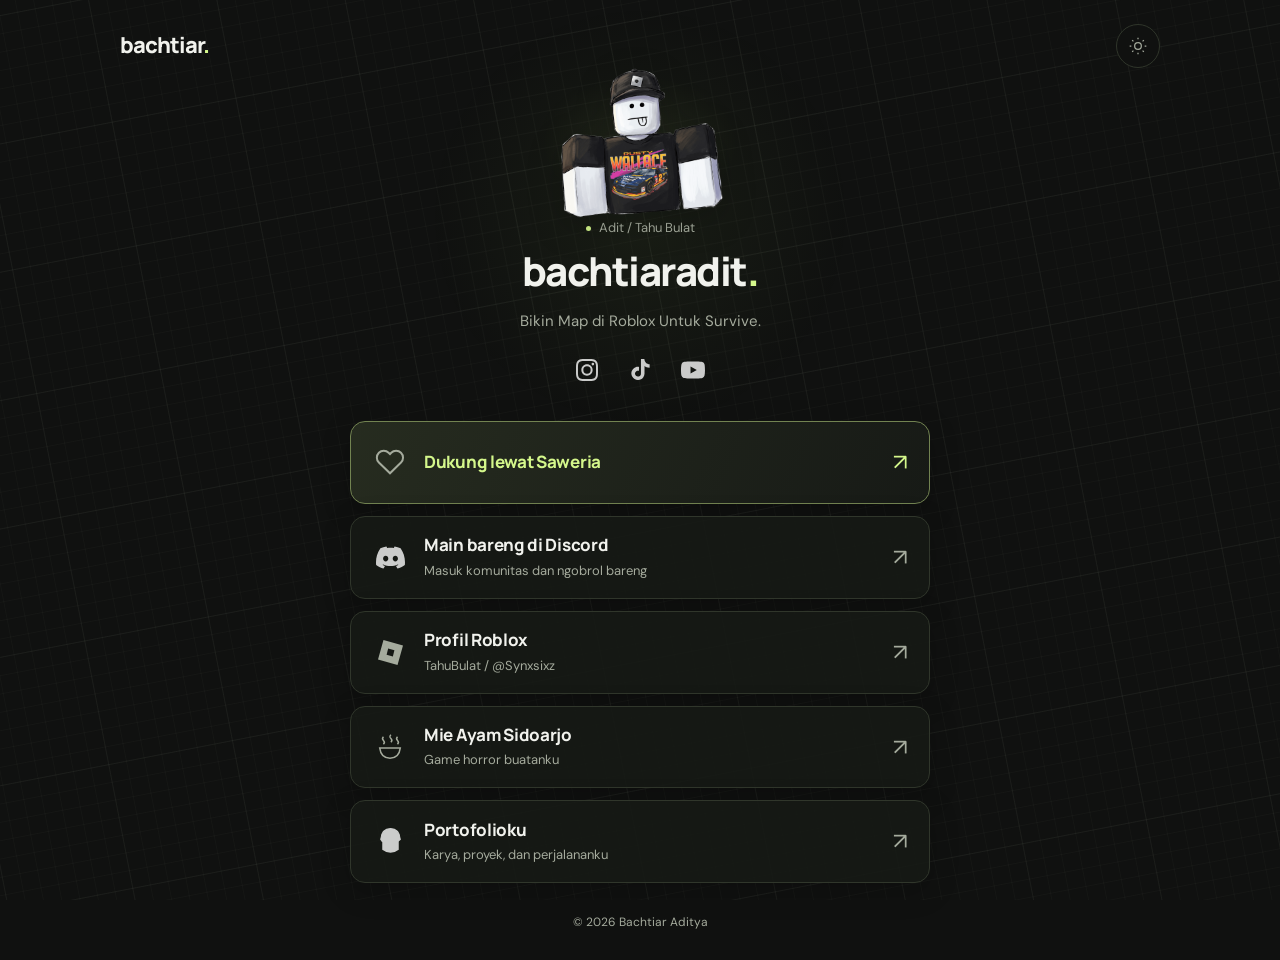
==== commit 3205e3ec: "Reorder links, simplify bio and keep Mie Ayam game only" ====
--- a/index.html
+++ b/index.html
@@ -29,18 +29,17 @@
       <div class="mascot-stage"><img class="mascot" src="assets/mascot.png" width="168" height="168" alt="Maskot Roblox Bachtiar memakai topi hitam" fetchpriority="high" decoding="async"></div>
       <p class="profile-label"><span aria-hidden="true"></span> Adit / Tahu Bulat</p>
       <h1>bachtiaradit<span>.</span></h1>
-      <p class="bio">Bikin map dan game di Roblox.<br>Mau lihat karya, ngobrol, atau main bareng?</p>
+      <p class="bio">Bikin Map di Roblox Untuk Survive.</p>
       <nav class="socials" aria-label="Media sosial"><a href="https://www.instagram.com/bachtiaraditya_/" target="_blank" rel="noopener noreferrer" aria-label="Instagram Bachtiar"><img src="assets/icons/instagram.svg" width="22" height="22" alt=""></a><a href="https://www.tiktok.com/@bachtiaradit_" target="_blank" rel="noopener noreferrer" aria-label="TikTok Bachtiar"><img src="assets/icons/tiktok.svg" width="21" height="21" alt=""></a><a href="https://www.youtube.com/@bachtiaradit" target="_blank" rel="noopener noreferrer" aria-label="YouTube Bachtiar"><img src="assets/icons/youtube.svg" width="24" height="24" alt=""></a></nav>
     </header>
     <nav class="links" id="links" aria-label="Link utama">
-      <a class="link-card featured" href="https://bachtiar5.github.io/bachtiarporto/?lang=id"><span class="link-icon portfolio-icon"><img src="assets/brand-mark.svg" width="33" height="33" alt=""></span><span class="link-copy"><strong>Portofolioku</strong><span>Karya, proyek, dan perjalananku</span></span><span class="link-arrow" aria-hidden="true">↗</span></a>
+      <a class="link-card featured" href="https://saweria.co/BachtiarAditya" target="_blank" rel="noopener noreferrer"><span class="link-icon"><svg viewBox="0 0 24 24" fill="none" stroke="currentColor" stroke-width="1.6" aria-hidden="true"><path d="M20.8 4.6a5.5 5.5 0 0 0-7.8 0L12 5.7l-1.1-1.1a5.5 5.5 0 0 0-7.8 7.8L12 21l8.8-8.6a5.5 5.5 0 0 0 0-7.8Z"/></svg></span><span class="link-copy"><strong>Dukung lewat Saweria</strong></span><span class="link-arrow" aria-hidden="true">↗</span></a>
       <a class="link-card" href="https://discord.com/invite/ap2MbVzwt5" target="_blank" rel="noopener noreferrer"><span class="link-icon"><img src="assets/icons/discord.svg" width="29" height="29" alt=""></span><span class="link-copy"><strong>Main bareng di Discord</strong><span>Masuk komunitas dan ngobrol bareng</span></span><span class="link-arrow" aria-hidden="true">↗</span></a>
       <a class="link-card" href="https://www.roblox.com/users/2052284827/profile" target="_blank" rel="noopener noreferrer"><span class="link-icon roblox-icon"><svg viewBox="0 0 32 32" aria-hidden="true"><path fill="currentColor" fill-rule="evenodd" d="m7 0 25 7-7 25L0 25Zm6 11-2 8 8 2 2-8Z"/></svg></span><span class="link-copy"><strong>Profil Roblox</strong><span>TahuBulat / @Synxsixz</span></span><span class="link-arrow" aria-hidden="true">↗</span></a>
-      <p class="links-label">Main di Roblox</p>
       <a class="link-card game-card" href="https://www.roblox.com/games/110354587993091/Mie-Ayam-Sidoarjo-Anomalies" target="_blank" rel="noopener noreferrer"><span class="link-icon"><svg viewBox="0 0 32 32" fill="none" stroke="currentColor" stroke-width="1.6" aria-hidden="true"><path d="M5 17h22c-1 8-5 11-11 11S6 25 5 17ZM11 28h10M9 5c-4 4 4 4 0 8m8-10c-4 4 4 4 0 8m7-6c-4 4 4 4 0 8"/></svg></span><span class="link-copy"><strong>Mie Ayam Sidoarjo</strong><span>Game horror buatanku</span></span><span class="link-arrow" aria-hidden="true">↗</span></a>
-      <a class="link-card game-card" href="https://www.roblox.com/games/134149093878551/Gunung-BHUTAK" target="_blank" rel="noopener noreferrer"><span class="link-icon"><svg viewBox="0 0 32 32" fill="none" stroke="currentColor" stroke-width="1.6" aria-hidden="true"><path d="m2 27 12-22 7 13 3-5 7 14ZM10 13l4 4 4-4"/></svg></span><span class="link-copy"><strong>Gunung Bhutak</strong><span>Map yang pernah kukerjakan</span></span><span class="link-arrow" aria-hidden="true">↗</span></a>
+      <a class="link-card" href="https://bachtiar5.github.io/bachtiarporto/?lang=id"><span class="link-icon portfolio-icon"><img src="assets/brand-mark.svg" width="33" height="33" alt=""></span><span class="link-copy"><strong>Portofolioku</strong><span>Karya, proyek, dan perjalananku</span></span><span class="link-arrow" aria-hidden="true">↗</span></a>
     </nav>
-    <footer class="footer"><a class="support-link" href="https://saweria.co/BachtiarAditya" target="_blank" rel="noopener noreferrer"><svg viewBox="0 0 24 24" fill="none" stroke="currentColor" stroke-width="1.6" aria-hidden="true"><path d="M20.8 4.6a5.5 5.5 0 0 0-7.8 0L12 5.7l-1.1-1.1a5.5 5.5 0 0 0-7.8 7.8L12 21l8.8-8.6a5.5 5.5 0 0 0 0-7.8Z"/></svg><span>Dukung lewat Saweria</span><span aria-hidden="true">↗</span></a><p>© <span data-year>2026</span> Bachtiar Aditya</p></footer>
+    <footer class="footer"><p>© <span data-year>2026</span> Bachtiar Aditya</p></footer>
   </main>
 </body>
 </html>
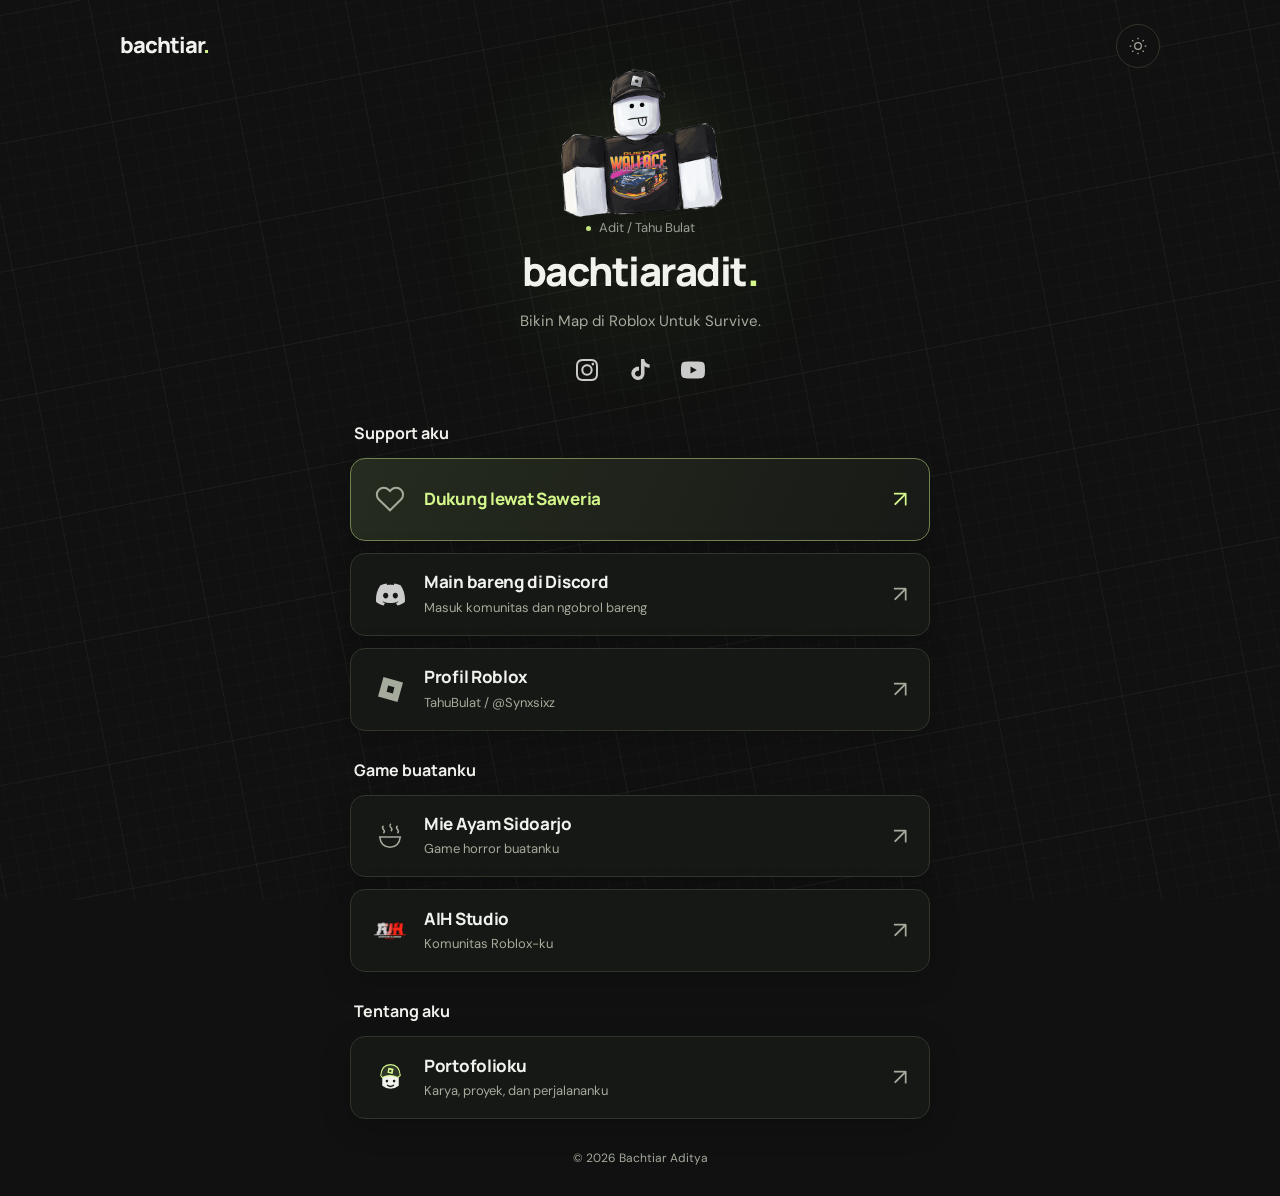
==== commit ace5cec6: "Group links and add AIH Studio community with original logos" ====
--- a/index.html
+++ b/index.html
@@ -17,7 +17,7 @@
   <link rel="preconnect" href="https://fonts.gstatic.com" crossorigin>
   <link href="https://fonts.googleapis.com/css2?family=DM+Sans:wght@400;500;600;650;700&family=Manrope:wght@500;600;650;700;750;800&display=swap" rel="stylesheet">
   <script>try{document.documentElement.dataset.theme=localStorage.getItem('bachtiar-links-theme')||'dark';}catch{}</script>
-  <link rel="stylesheet" href="styles.css?v=20261102-links">
+  <link rel="stylesheet" href="styles.css?v=20261102-groups">
   <script src="script.js?v=20261102-links" defer></script>
 </head>
 <body>
@@ -33,11 +33,21 @@
       <nav class="socials" aria-label="Media sosial"><a href="https://www.instagram.com/bachtiaraditya_/" target="_blank" rel="noopener noreferrer" aria-label="Instagram Bachtiar"><img src="assets/icons/instagram.svg" width="22" height="22" alt=""></a><a href="https://www.tiktok.com/@bachtiaradit_" target="_blank" rel="noopener noreferrer" aria-label="TikTok Bachtiar"><img src="assets/icons/tiktok.svg" width="21" height="21" alt=""></a><a href="https://www.youtube.com/@bachtiaradit" target="_blank" rel="noopener noreferrer" aria-label="YouTube Bachtiar"><img src="assets/icons/youtube.svg" width="24" height="24" alt=""></a></nav>
     </header>
     <nav class="links" id="links" aria-label="Link utama">
+      <section class="link-group" aria-labelledby="support-heading">
+        <h2 class="group-heading" id="support-heading">Support aku</h2>
       <a class="link-card featured" href="https://saweria.co/BachtiarAditya" target="_blank" rel="noopener noreferrer"><span class="link-icon"><svg viewBox="0 0 24 24" fill="none" stroke="currentColor" stroke-width="1.6" aria-hidden="true"><path d="M20.8 4.6a5.5 5.5 0 0 0-7.8 0L12 5.7l-1.1-1.1a5.5 5.5 0 0 0-7.8 7.8L12 21l8.8-8.6a5.5 5.5 0 0 0 0-7.8Z"/></svg></span><span class="link-copy"><strong>Dukung lewat Saweria</strong></span><span class="link-arrow" aria-hidden="true">↗</span></a>
       <a class="link-card" href="https://discord.com/invite/ap2MbVzwt5" target="_blank" rel="noopener noreferrer"><span class="link-icon"><img src="assets/icons/discord.svg" width="29" height="29" alt=""></span><span class="link-copy"><strong>Main bareng di Discord</strong><span>Masuk komunitas dan ngobrol bareng</span></span><span class="link-arrow" aria-hidden="true">↗</span></a>
       <a class="link-card" href="https://www.roblox.com/users/2052284827/profile" target="_blank" rel="noopener noreferrer"><span class="link-icon roblox-icon"><svg viewBox="0 0 32 32" aria-hidden="true"><path fill="currentColor" fill-rule="evenodd" d="m7 0 25 7-7 25L0 25Zm6 11-2 8 8 2 2-8Z"/></svg></span><span class="link-copy"><strong>Profil Roblox</strong><span>TahuBulat / @Synxsixz</span></span><span class="link-arrow" aria-hidden="true">↗</span></a>
+      </section>
+      <section class="link-group" aria-labelledby="games-heading">
+        <h2 class="group-heading" id="games-heading">Game buatanku</h2>
       <a class="link-card game-card" href="https://www.roblox.com/games/110354587993091/Mie-Ayam-Sidoarjo-Anomalies" target="_blank" rel="noopener noreferrer"><span class="link-icon"><svg viewBox="0 0 32 32" fill="none" stroke="currentColor" stroke-width="1.6" aria-hidden="true"><path d="M5 17h22c-1 8-5 11-11 11S6 25 5 17ZM11 28h10M9 5c-4 4 4 4 0 8m8-10c-4 4 4 4 0 8m7-6c-4 4 4 4 0 8"/></svg></span><span class="link-copy"><strong>Mie Ayam Sidoarjo</strong><span>Game horror buatanku</span></span><span class="link-arrow" aria-hidden="true">↗</span></a>
+      <a class="link-card" href="https://www.roblox.com/share/g/35569543" target="_blank" rel="noopener noreferrer"><span class="link-icon studio-icon"><img src="assets/aihstudio.png" width="34" height="34" alt=""></span><span class="link-copy"><strong>AIH Studio</strong><span>Komunitas Roblox-ku</span></span><span class="link-arrow" aria-hidden="true">↗</span></a>
+      </section>
+      <section class="link-group" aria-labelledby="about-heading">
+        <h2 class="group-heading" id="about-heading">Tentang aku</h2>
       <a class="link-card" href="https://bachtiar5.github.io/bachtiarporto/?lang=id"><span class="link-icon portfolio-icon"><img src="assets/brand-mark.svg" width="33" height="33" alt=""></span><span class="link-copy"><strong>Portofolioku</strong><span>Karya, proyek, dan perjalananku</span></span><span class="link-arrow" aria-hidden="true">↗</span></a>
+      </section>
     </nav>
     <footer class="footer"><p>© <span data-year>2026</span> Bachtiar Aditya</p></footer>
   </main>
--- a/styles.css
+++ b/styles.css
@@ -1,7 +1,9 @@
 /* Visual direction follows Bachtiar Aditya's own portfolio. */
 :root{color-scheme:dark;--bg:#101110;--surface:#171a16;--text:#f1f2ed;--muted:#a5ab9d;--line:#30362b;--accent:#d4f78b;--shadow:#0003;--grid:#9ba5940a;--major:#a8b39e0c}
 [data-theme=light]{color-scheme:light;--bg:#f5f6ef;--surface:#ffffffba;--text:#1d2518;--muted:#626b59;--line:#d8dfce;--accent:#4e6e22;--shadow:#30401809;--grid:#67785c09;--major:#67785c10}
-*{box-sizing:border-box}html{scroll-behavior:smooth;scroll-padding-top:24px}body{margin:0;min-height:100dvh;background:var(--bg);color:var(--text);font-family:'DM Sans',sans-serif;font-size:16px;line-height:1.6;-webkit-font-smoothing:antialiased;isolation:isolate}a{color:inherit;text-decoration:none;-webkit-tap-highlight-color:transparent}button{font:inherit;cursor:pointer}a,button{touch-action:manipulation}:focus-visible{outline:2px solid var(--accent);outline-offset:5px}::selection{background:var(--accent);color:var(--bg)}h1,p{margin:0}img{display:block;max-width:100%}.baseplate{position:fixed;inset:0;z-index:-1;overflow:hidden;pointer-events:none;--gx:0px;--gy:0px;--px:50vw;--py:24vh}.baseplate-grid{position:absolute;inset:-25%;background-image:linear-gradient(var(--grid) 1px,transparent 1px),linear-gradient(90deg,var(--grid) 1px,transparent 1px),linear-gradient(var(--major) 1px,transparent 1px),linear-gradient(90deg,var(--major) 1px,transparent 1px);background-size:18px 18px,18px 18px,126px 126px,126px 126px;transform:translate(var(--gx),var(--gy)) rotate(-11deg)}.baseplate-glow{position:absolute;left:var(--px);top:var(--py);width:440px;height:440px;transform:translate(-50%,-50%);background:radial-gradient(circle,#a5da6310,transparent 68%)}.skip-link{position:fixed;top:-70px;left:20px;z-index:20;background:var(--accent);color:var(--bg);padding:10px 18px;border-radius:8px}.skip-link:focus{top:16px}.topbar{width:min(1040px,calc(100% - 64px));margin:24px auto 0;display:flex;align-items:center;justify-content:space-between}.wordmark{font-family:Manrope,sans-serif;font-size:22px;font-weight:800;letter-spacing:-1px}.wordmark span,h1>span{color:var(--accent)}.theme-button{display:grid;place-items:center;width:44px;height:44px;border:1px solid var(--line);border-radius:50%;background:var(--bg);color:var(--muted);transition:color .2s,border-color .2s}.theme-button:hover{border-color:var(--accent);color:var(--accent)}.theme-button svg{width:20px;height:20px}.moon{display:none}[data-theme=light] .sun{display:none}[data-theme=light] .moon{display:block}.hub{width:min(580px,calc(100% - 40px));margin:0 auto}.profile{text-align:center;margin:0 auto 29px}.mascot-stage{position:relative;width:168px;height:150px;margin:0 auto 14px}.mascot-stage::before{content:'';position:absolute;inset:14px -25px -15px;background:radial-gradient(ellipse,#d4f78b10,transparent 68%)}.mascot{position:relative;width:168px;height:168px;object-fit:contain;filter:drop-shadow(0 10px 17px #0003);animation:float 6s ease-in-out infinite}.profile-label{display:flex;align-items:center;justify-content:center;gap:8px;color:var(--muted);font-size:13px;margin-bottom:7px}.profile-label>span{width:5px;height:5px;background:var(--accent);border-radius:50%}h1{font-family:Manrope,sans-serif;font-size:clamp(30px,5vw,40px);line-height:1.25;letter-spacing:-1.5px;font-weight:800}.bio{font-size:15px;line-height:1.8;color:var(--muted);margin-top:12px}.socials{display:flex;justify-content:center;gap:9px;margin-top:13px}.socials a{display:grid;place-items:center;width:44px;height:44px;border-radius:50%;transition:background .2s,transform .2s}.socials a:hover{background:var(--surface);transform:translateY(-3px)}.socials img,.link-icon>img{filter:brightness(0) invert(1);opacity:.78}[data-theme=light] .socials img,[data-theme=light] .link-icon>img{filter:none}.links{display:flex;flex-direction:column;gap:12px}.link-card{display:flex;align-items:center;gap:17px;min-height:83px;padding:16px 22px;background:color-mix(in srgb,var(--surface) 86%,transparent);border:1px solid var(--line);border-radius:15px;box-shadow:0 8px 30px var(--shadow);transition:transform .28s cubic-bezier(.16,1,.3,1),border-color .25s,background .25s;animation:arrive .6s both}.link-card:nth-of-type(2){animation-delay:65ms}.link-card:nth-of-type(3){animation-delay:130ms}.link-card:nth-of-type(4){animation-delay:195ms}.link-card:nth-of-type(5){animation-delay:260ms}.link-card:hover{transform:translateY(-3px);border-color:color-mix(in srgb,var(--accent) 60%,var(--line));background:color-mix(in srgb,var(--accent) 5%,var(--surface))}.link-icon{display:grid;place-items:center;flex:0 0 34px;width:34px;height:38px;color:var(--muted)}.link-icon>svg{width:30px;height:30px}.roblox-icon>svg{width:25px;height:25px}.link-copy{display:flex;flex-direction:column;gap:3px;min-width:0}.link-copy strong{font-family:Manrope,sans-serif;font-size:17px;line-height:1.45;font-weight:750;letter-spacing:-.3px}.link-copy>span{font-size:13px;line-height:1.6;color:var(--muted)}.link-arrow{margin-left:auto;color:var(--muted);font-size:23px;flex-shrink:0;transition:transform .25s,color .25s}.link-card:hover .link-arrow{color:var(--accent);transform:translate(3px,-3px)}.featured{border-color:color-mix(in srgb,var(--accent) 40%,var(--line));background:linear-gradient(115deg,color-mix(in srgb,var(--accent) 8%,var(--surface)),var(--surface))}.featured .link-copy strong,.featured .link-arrow{color:var(--accent)}.featured .portfolio-icon>img{filter:none;opacity:1}.links-label{margin:12px 0 0 4px;font-size:13px;color:var(--muted)}.game-card{min-height:76px}.footer{display:flex;flex-direction:column;align-items:center;gap:22px;padding:30px 0 28px}.support-link{display:inline-flex;align-items:center;gap:10px;padding:10px 19px;border:1px solid var(--line);border-radius:30px;font-size:14px;transition:background .2s,border-color .2s}.support-link svg{width:17px;height:17px;color:var(--accent)}.support-link:hover{background:var(--surface);border-color:var(--accent)}.support-link>span:last-child{font-size:17px;color:var(--muted)}.footer>p{font-size:12px;color:var(--muted)}
+*{box-sizing:border-box}html{scroll-behavior:smooth;scroll-padding-top:24px}body{margin:0;min-height:100dvh;background:var(--bg);color:var(--text);font-family:'DM Sans',sans-serif;font-size:16px;line-height:1.6;-webkit-font-smoothing:antialiased;isolation:isolate}a{color:inherit;text-decoration:none;-webkit-tap-highlight-color:transparent}button{font:inherit;cursor:pointer}a,button{touch-action:manipulation}:focus-visible{outline:2px solid var(--accent);outline-offset:5px}::selection{background:var(--accent);color:var(--bg)}h1,p{margin:0}img{display:block;max-width:100%}.baseplate{position:fixed;inset:0;z-index:-1;overflow:hidden;pointer-events:none;--gx:0px;--gy:0px;--px:50vw;--py:24vh}.baseplate-grid{position:absolute;inset:-25%;background-image:linear-gradient(var(--grid) 1px,transparent 1px),linear-gradient(90deg,var(--grid) 1px,transparent 1px),linear-gradient(var(--major) 1px,transparent 1px),linear-gradient(90deg,var(--major) 1px,transparent 1px);background-size:18px 18px,18px 18px,126px 126px,126px 126px;transform:translate(var(--gx),var(--gy)) rotate(-11deg)}.baseplate-glow{position:absolute;left:var(--px);top:var(--py);width:440px;height:440px;transform:translate(-50%,-50%);background:radial-gradient(circle,#a5da6310,transparent 68%)}.skip-link{position:fixed;top:-70px;left:20px;z-index:20;background:var(--accent);color:var(--bg);padding:10px 18px;border-radius:8px}.skip-link:focus{top:16px}.topbar{width:min(1040px,calc(100% - 64px));margin:24px auto 0;display:flex;align-items:center;justify-content:space-between}.wordmark{font-family:Manrope,sans-serif;font-size:22px;font-weight:800;letter-spacing:-1px}.wordmark span,h1>span{color:var(--accent)}.theme-button{display:grid;place-items:center;width:44px;height:44px;border:1px solid var(--line);border-radius:50%;background:var(--bg);color:var(--muted);transition:color .2s,border-color .2s}.theme-button:hover{border-color:var(--accent);color:var(--accent)}.theme-button svg{width:20px;height:20px}.moon{display:none}[data-theme=light] .sun{display:none}[data-theme=light] .moon{display:block}.hub{width:min(580px,calc(100% - 40px));margin:0 auto}.profile{text-align:center;margin:0 auto 29px}.mascot-stage{position:relative;width:168px;height:150px;margin:0 auto 14px}.mascot-stage::before{content:'';position:absolute;inset:14px -25px -15px;background:radial-gradient(ellipse,#d4f78b10,transparent 68%)}.mascot{position:relative;width:168px;height:168px;object-fit:contain;filter:drop-shadow(0 10px 17px #0003);animation:float 6s ease-in-out infinite}.profile-label{display:flex;align-items:center;justify-content:center;gap:8px;color:var(--muted);font-size:13px;margin-bottom:7px}.profile-label>span{width:5px;height:5px;background:var(--accent);border-radius:50%}h1{font-family:Manrope,sans-serif;font-size:clamp(30px,5vw,40px);line-height:1.25;letter-spacing:-1.5px;font-weight:800}.bio{font-size:15px;line-height:1.8;color:var(--muted);margin-top:12px}.socials{display:flex;justify-content:center;gap:9px;margin-top:13px}.socials a{display:grid;place-items:center;width:44px;height:44px;border-radius:50%;transition:background .2s,transform .2s}.socials a:hover{background:var(--surface);transform:translateY(-3px)}.socials img,.link-icon>img{filter:brightness(0) invert(1);opacity:.78}[data-theme=light] .socials img,[data-theme=light] .link-icon>img{filter:none}.links{display:flex;flex-direction:column;gap:12px}.link-card{display:flex;align-items:center;gap:17px;min-height:83px;padding:16px 22px;background:color-mix(in srgb,var(--surface) 86%,transparent);border:1px solid var(--line);border-radius:15px;box-shadow:0 8px 30px var(--shadow);transition:transform .28s cubic-bezier(.16,1,.3,1),border-color .25s,background .25s;animation:arrive .6s both}.link-card:nth-of-type(2){animation-delay:65ms}.link-card:nth-of-type(3){animation-delay:130ms}.link-card:nth-of-type(4){animation-delay:195ms}.link-card:nth-of-type(5){animation-delay:260ms}.link-card:hover{transform:translateY(-3px);border-color:color-mix(in srgb,var(--accent) 60%,var(--line));background:color-mix(in srgb,var(--accent) 5%,var(--surface))}.link-icon{display:grid;place-items:center;flex:0 0 34px;width:34px;height:38px;color:var(--muted)}.link-icon>svg{width:30px;height:30px}.roblox-icon>svg{width:25px;height:25px}.link-copy{display:flex;flex-direction:column;gap:3px;min-width:0}.link-copy strong{font-family:Manrope,sans-serif;font-size:17px;line-height:1.45;font-weight:750;letter-spacing:-.3px}.link-copy>span{font-size:13px;line-height:1.6;color:var(--muted)}.link-arrow{margin-left:auto;color:var(--muted);font-size:23px;flex-shrink:0;transition:transform .25s,color .25s}.link-card:hover .link-arrow{color:var(--accent);transform:translate(3px,-3px)}.featured{border-color:color-mix(in srgb,var(--accent) 40%,var(--line));background:linear-gradient(115deg,color-mix(in srgb,var(--accent) 8%,var(--surface)),var(--surface))}.featured .link-copy strong,.featured .link-arrow{color:var(--accent)}.portfolio-icon>img{filter:none;opacity:1}.links-label{margin:12px 0 0 4px;font-size:13px;color:var(--muted)}.game-card{min-height:76px}.footer{display:flex;flex-direction:column;align-items:center;gap:22px;padding:30px 0 28px}.support-link{display:inline-flex;align-items:center;gap:10px;padding:10px 19px;border:1px solid var(--line);border-radius:30px;font-size:14px;transition:background .2s,border-color .2s}.support-link svg{width:17px;height:17px;color:var(--accent)}.support-link:hover{background:var(--surface);border-color:var(--accent)}.support-link>span:last-child{font-size:17px;color:var(--muted)}.footer>p{font-size:12px;color:var(--muted)}
 @keyframes float{0%,100%{transform:translateY(0) rotate(-2deg)}50%{transform:translateY(-5px) rotate(1deg)}}@keyframes arrive{from{opacity:0;translate:0 12px}to{opacity:1;translate:0 0}}
 @media(min-width:1000px){.hub{margin-top:-14px}}@media(max-width:600px){.topbar{width:calc(100% - 40px);margin-top:17px}.wordmark{font-size:20px}.profile{margin-top:4px;margin-bottom:24px}.mascot-stage{width:144px;height:132px;margin-bottom:12px}.mascot{width:144px;height:144px}.link-card{gap:13px;padding:16px;min-height:82px}.link-copy strong{font-size:16px}.link-copy>span{font-size:13px}.bio{font-size:14px}.link-icon{flex-basis:30px;width:30px}.footer{padding-top:27px}.baseplate-glow{display:none}}
 @media(prefers-reduced-motion:reduce){html{scroll-behavior:auto}*,*::before,*::after{animation:none!important;transition:none!important}.baseplate-grid{transform:rotate(-11deg)}}
+
+.links{gap:27px}.link-group{display:flex;flex-direction:column;gap:12px}.group-heading{font-family:Manrope,sans-serif;font-size:16px;font-weight:700;line-height:1.5;margin:0 0 1px 4px;color:var(--text)}.link-icon.portfolio-icon>img,.link-icon.studio-icon>img{filter:none;opacity:1;object-fit:contain}
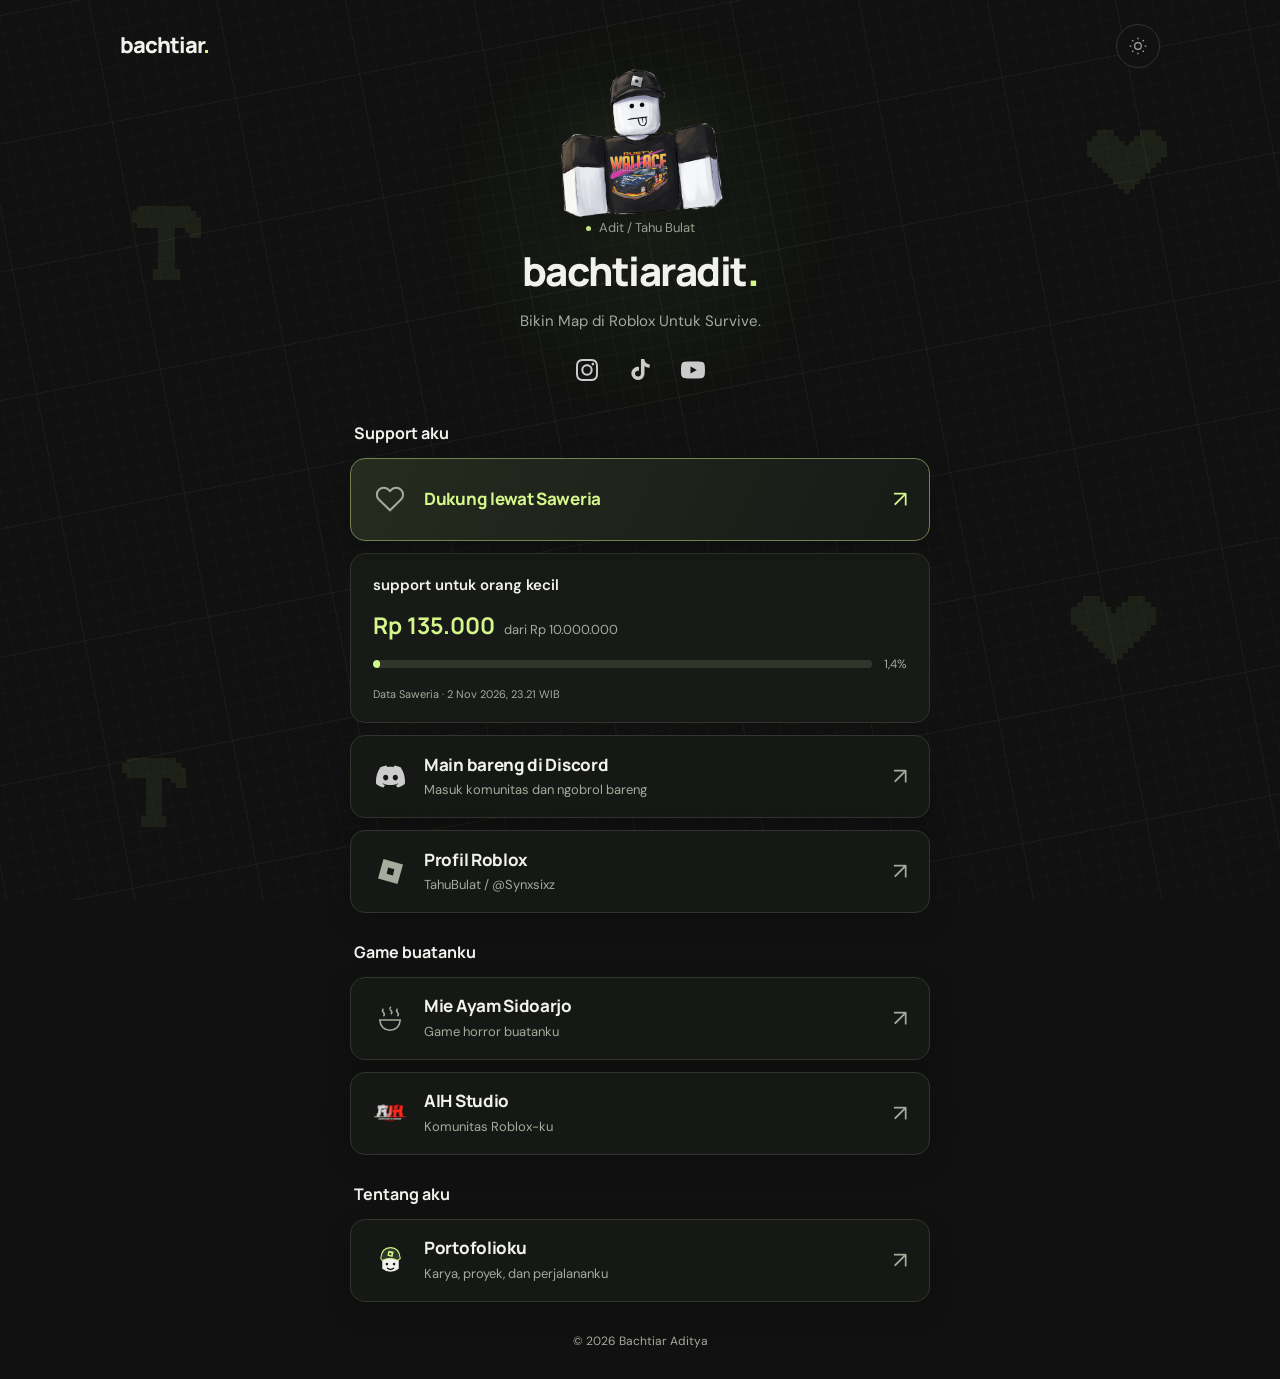
==== commit a99c4ecd: "Add Saweria milestone data widget and portfolio pixel background" ====
--- a/index.html
+++ b/index.html
@@ -17,10 +17,14 @@
   <link rel="preconnect" href="https://fonts.gstatic.com" crossorigin>
   <link href="https://fonts.googleapis.com/css2?family=DM+Sans:wght@400;500;600;650;700&family=Manrope:wght@500;600;650;700;750;800&display=swap" rel="stylesheet">
   <script>try{document.documentElement.dataset.theme=localStorage.getItem('bachtiar-links-theme')||'dark';}catch{}</script>
-  <link rel="stylesheet" href="styles.css?v=20261102-groups">
+  <link rel="stylesheet" href="styles.css?v=20261102-widget">
+  <link rel="stylesheet" href="pixel-background.css?v=20261102-widget">
+  <script src="pixel-art.js?v=20261102-widget" defer></script>
+  <script src="pixel-background.js?v=20261102-widget" defer></script>
+  <script src="saweria-widget.js?v=20261102-widget" defer></script>
   <script src="script.js?v=20261102-links" defer></script>
 </head>
-<body>
+<body data-page="home">
   <div class="baseplate" aria-hidden="true"><div class="baseplate-grid"></div><div class="baseplate-glow"></div></div>
   <a class="skip-link" href="#links">Langsung ke link</a>
   <div class="topbar"><a class="wordmark" href="https://bachtiar5.github.io/bachtiarporto/?lang=id" aria-label="Buka portofolio Bachtiar">bachtiar<span>.</span></a><button class="theme-button" type="button" aria-label="Ganti ke tema terang" aria-pressed="false"><svg class="sun" viewBox="0 0 24 24" fill="none" stroke="currentColor" stroke-width="1.5" aria-hidden="true"><circle cx="12" cy="12" r="4"/><path d="M12 2v2m0 16v2M2 12h2m16 0h2M5 5l1.5 1.5m11 11 1.5 1.5M5 19l1.5-1.5m11-11L19 5"/></svg><svg class="moon" viewBox="0 0 24 24" fill="none" stroke="currentColor" stroke-width="1.5" aria-hidden="true"><path d="M20 15.5A8.5 8.5 0 0 1 8.5 4 8.5 8.5 0 1 0 20 15.5Z"/></svg></button></div>
@@ -36,6 +40,7 @@
       <section class="link-group" aria-labelledby="support-heading">
         <h2 class="group-heading" id="support-heading">Support aku</h2>
       <a class="link-card featured" href="https://saweria.co/BachtiarAditya" target="_blank" rel="noopener noreferrer"><span class="link-icon"><svg viewBox="0 0 24 24" fill="none" stroke="currentColor" stroke-width="1.6" aria-hidden="true"><path d="M20.8 4.6a5.5 5.5 0 0 0-7.8 0L12 5.7l-1.1-1.1a5.5 5.5 0 0 0-7.8 7.8L12 21l8.8-8.6a5.5 5.5 0 0 0 0-7.8Z"/></svg></span><span class="link-copy"><strong>Dukung lewat Saweria</strong></span><span class="link-arrow" aria-hidden="true">↗</span></a>
+      <div class="saweria-widget" aria-label="Target dukungan Saweria"><p class="milestone-title">Memuat target dukungan…</p><div class="milestone-details" hidden><div class="milestone-numbers"><strong class="milestone-amount"></strong><span class="milestone-target"></span></div><div class="milestone-meter"><progress aria-label="Dukungan terkumpul" max="100" value="0"></progress><span class="milestone-percent"></span></div></div><p class="milestone-updated" hidden></p><p class="milestone-error" hidden>Data belum bisa dimuat. Kamu tetap bisa mendukung lewat tombol Saweria di atas.</p></div>
       <a class="link-card" href="https://discord.com/invite/ap2MbVzwt5" target="_blank" rel="noopener noreferrer"><span class="link-icon"><img src="assets/icons/discord.svg" width="29" height="29" alt=""></span><span class="link-copy"><strong>Main bareng di Discord</strong><span>Masuk komunitas dan ngobrol bareng</span></span><span class="link-arrow" aria-hidden="true">↗</span></a>
       <a class="link-card" href="https://www.roblox.com/users/2052284827/profile" target="_blank" rel="noopener noreferrer"><span class="link-icon roblox-icon"><svg viewBox="0 0 32 32" aria-hidden="true"><path fill="currentColor" fill-rule="evenodd" d="m7 0 25 7-7 25L0 25Zm6 11-2 8 8 2 2-8Z"/></svg></span><span class="link-copy"><strong>Profil Roblox</strong><span>TahuBulat / @Synxsixz</span></span><span class="link-arrow" aria-hidden="true">↗</span></a>
       </section>
--- a/styles.css
+++ b/styles.css
@@ -7,3 +7,5 @@
 @media(prefers-reduced-motion:reduce){html{scroll-behavior:auto}*,*::before,*::after{animation:none!important;transition:none!important}.baseplate-grid{transform:rotate(-11deg)}}
 
 .links{gap:27px}.link-group{display:flex;flex-direction:column;gap:12px}.group-heading{font-family:Manrope,sans-serif;font-size:16px;font-weight:700;line-height:1.5;margin:0 0 1px 4px;color:var(--text)}.link-icon.portfolio-icon>img,.link-icon.studio-icon>img{filter:none;opacity:1;object-fit:contain}
+
+.saweria-widget{border:1px solid var(--line);border-radius:15px;background:var(--surface);padding:19px 22px}.milestone-title{font-size:15px;font-weight:600;margin-bottom:10px}.milestone-numbers{display:flex;align-items:baseline;flex-wrap:wrap;gap:5px 9px}.milestone-amount{font-size:23px;font-family:Manrope,sans-serif;color:var(--accent)}.milestone-target,.milestone-error{font-size:13px;color:var(--muted)}.milestone-meter{display:flex;align-items:center;gap:12px;margin-top:11px}.milestone-meter progress{display:block;appearance:none;flex:1;width:100%;height:8px;border:0;border-radius:5px;overflow:hidden;background:var(--line);accent-color:var(--accent)}progress::-webkit-progress-bar{background:var(--line);border-radius:5px}progress::-webkit-progress-value{background:var(--accent);border-radius:5px}progress::-moz-progress-bar{background:var(--accent);border-radius:5px}.milestone-percent{font-size:12px;color:var(--muted)}.milestone-updated{font-size:11px;color:var(--muted);margin-top:12px}[hidden]{display:none!important}
--- a/pixel-background.css
+++ b/pixel-background.css
@@ -0,0 +1,35 @@
+.pixel-heart-play{display:grid;place-items:center;position:relative;padding:0;border:0;background:transparent}.pixel-heart-grid{display:block;position:relative;aspect-ratio:var(--pixel-cols,15)/var(--pixel-rows,12)}.heart-pixel{position:absolute;left:calc(var(--px)*100%/var(--pixel-cols,15));top:calc(var(--py)*100%/var(--pixel-rows,12))}
+/* Faint, interactive miniatures beneath the content. */
+.floating-pixels { position:fixed; inset:0; z-index:0; pointer-events:none; overflow:hidden; }
+.floating-pixel { position:absolute; left:var(--float-x); top:var(--float-y); width:var(--float-size); height:var(--float-size); margin:calc(var(--float-size)/-2); opacity:.065; transition:opacity .35s ease; pointer-events:none; }
+.floating-drift { width:100%; height:100%; animation:pixel-zero-gravity var(--float-duration) linear infinite; animation-delay:var(--float-delay); }
+.floating-pixels .pixel-heart-play { width:100%; height:100%; aspect-ratio:1; border-radius:7px; overflow:visible; pointer-events:none; }
+.floating-pixels .pixel-heart-play::before { display:none; }
+.floating-pixels .pixel-heart-grid { width:90%; }
+.floating-pixels .floating-pixel .heart-pixel { width:calc(100%/var(--pixel-cols,15) + .6px); height:calc(100%/var(--pixel-rows,12) + .6px); background:var(--accent); box-shadow:none; }
+.floating-pixel.is-near,.floating-pixel:focus-within { opacity:.15; }
+.floating-pixel.is-breaking { opacity:.13; }
+.floating-pixel.is-breaking .floating-drift,.floating-pixels.is-suspended .floating-drift { animation-play-state:paused; }
+[data-theme=light] .floating-pixel { opacity:.055; }
+[data-theme=light] .floating-pixel.is-near,[data-theme=light] .floating-pixel:focus-within,[data-theme=light] .floating-pixel.is-breaking { opacity:.12; }
+@keyframes pixel-zero-gravity {
+  0% { transform:translate(0,0) rotate(var(--float-angle)); }
+  25% { transform:translate(var(--drift-x1),var(--drift-y1)) rotate(calc(var(--float-angle) + var(--float-turn) * .25)); }
+  50% { transform:translate(var(--drift-x2),var(--drift-y2)) rotate(calc(var(--float-angle) + var(--float-turn) * .5)); }
+  75% { transform:translate(var(--drift-x3),var(--drift-y3)) rotate(calc(var(--float-angle) + var(--float-turn) * .75)); }
+  100% { transform:translate(0,0) rotate(calc(var(--float-angle) + var(--float-turn))); }
+}
+@media(max-width:640px) {
+ .floating-pixel { left:var(--float-mobile-x); top:var(--float-mobile-y); width:70px; height:70px; margin:-35px; opacity:.055; }
+ .floating-pixel[data-float-index="2"],.floating-pixel[data-float-index="3"] { display:none; }
+}
+@media(prefers-reduced-motion:reduce) {
+ .floating-drift { animation:none; transform:rotate(var(--float-angle)); }
+ .floating-pixel { transition:none; }
+}
+/* Let fragments leave the artwork instead of clipping the burst inside its button. */
+.pixel-heart-play { overflow:visible; }
+body { overflow-x:clip; }
+
+
+.floating-pixel.is-obscured{opacity:.018}.topbar,.hub{position:relative;z-index:1}.floating-pixels .pixel-heart-play{visibility:visible}
